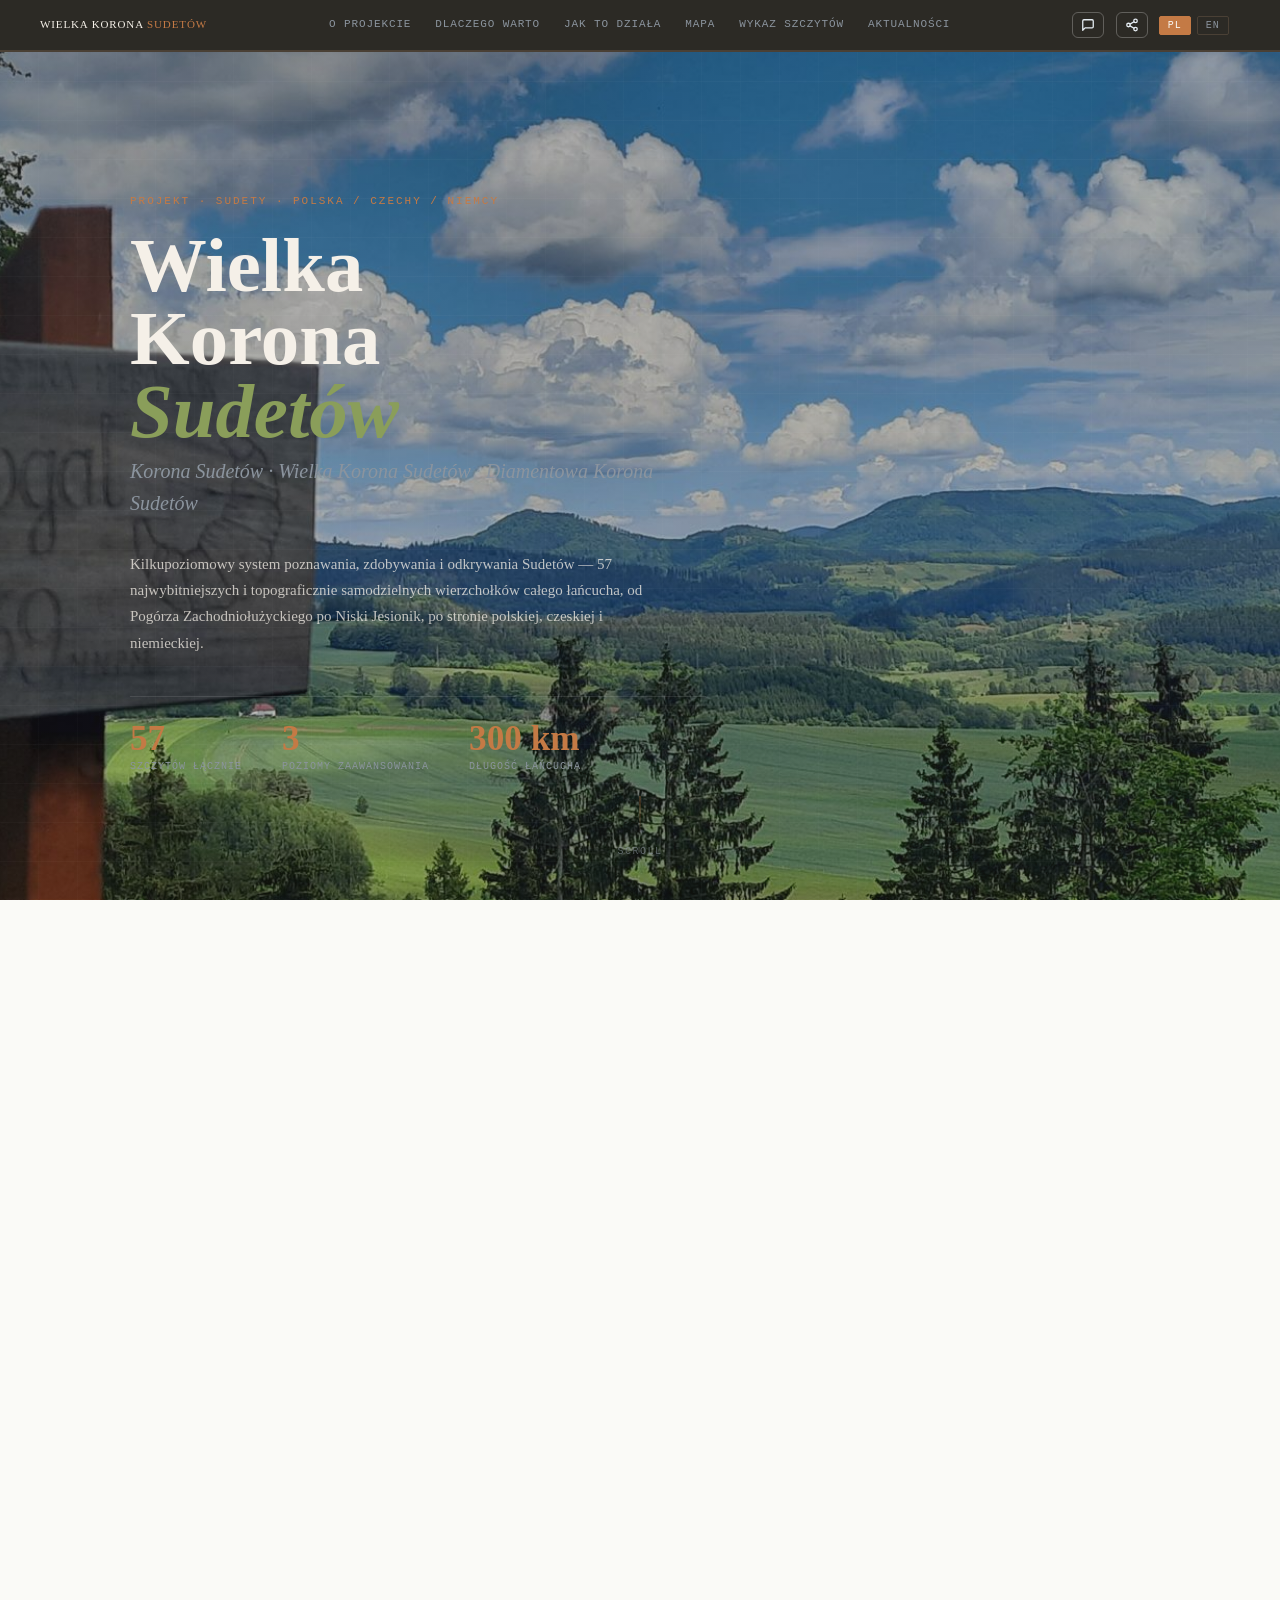
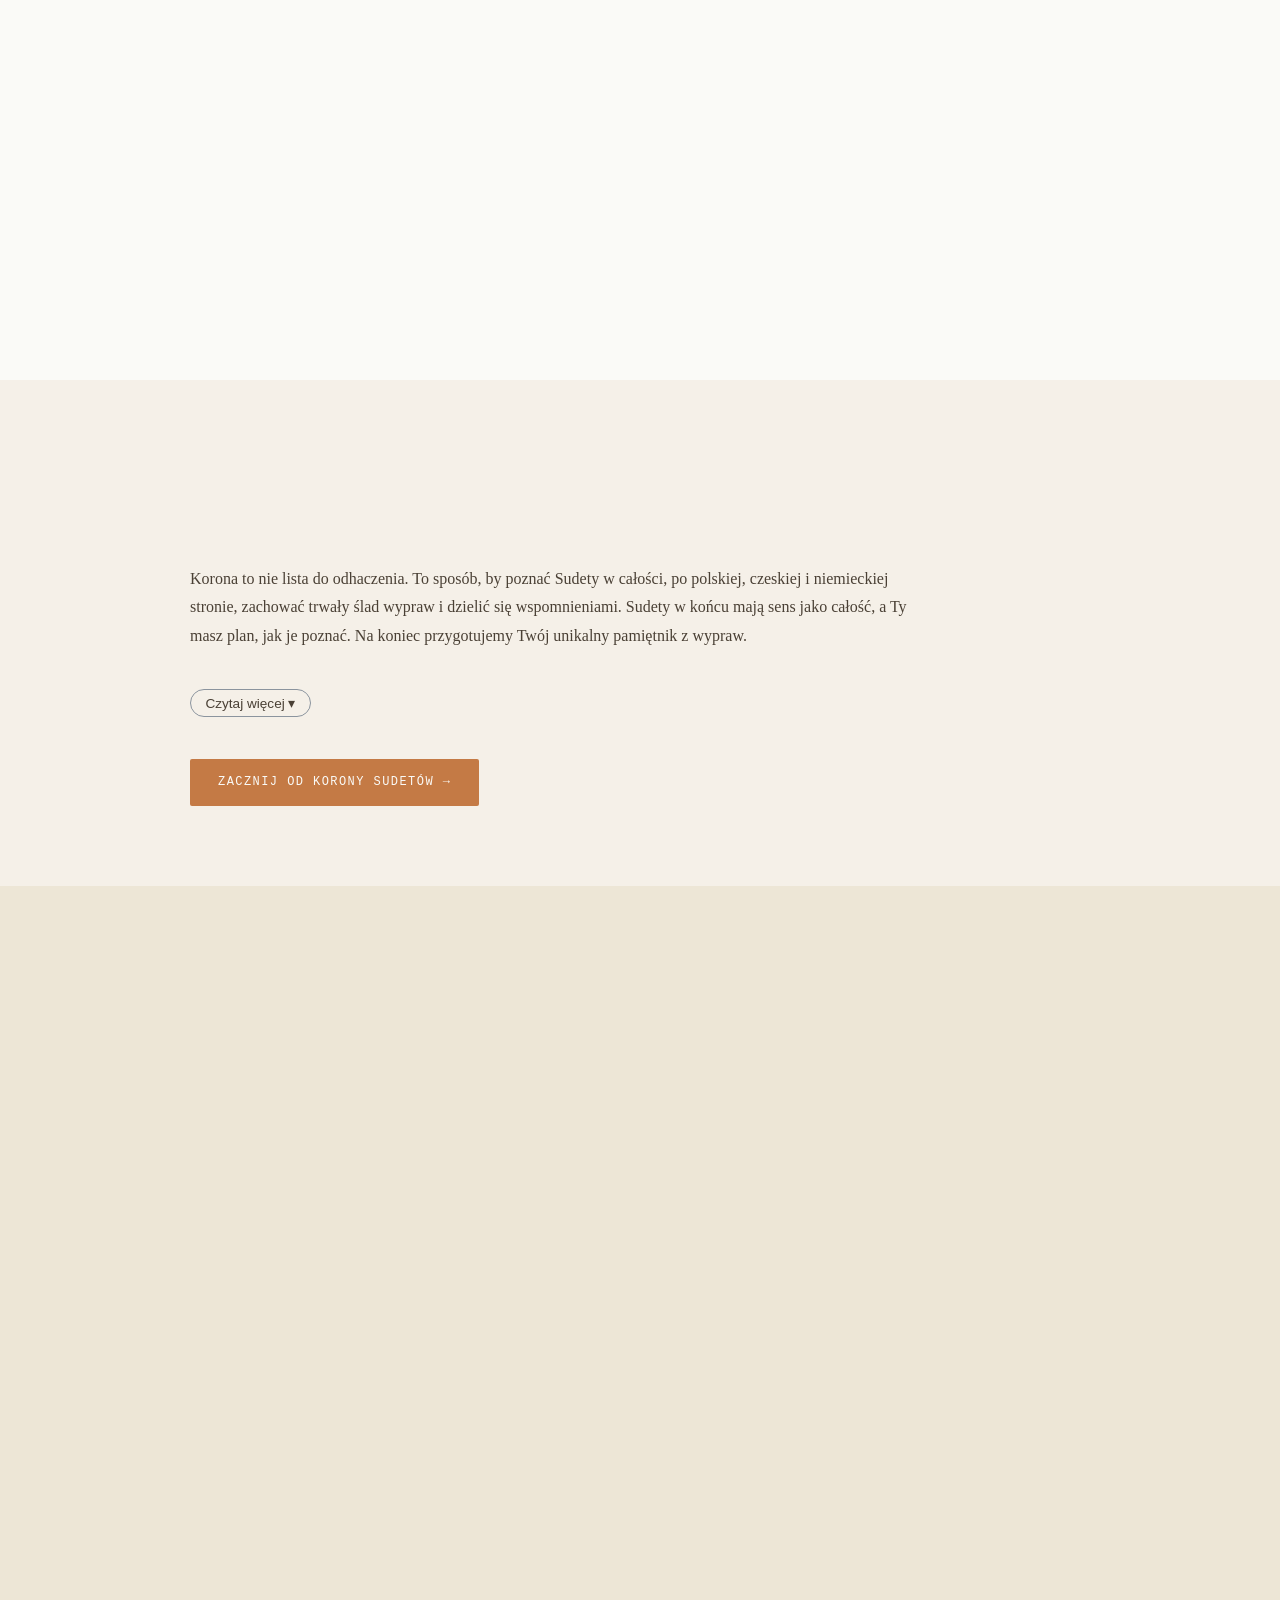
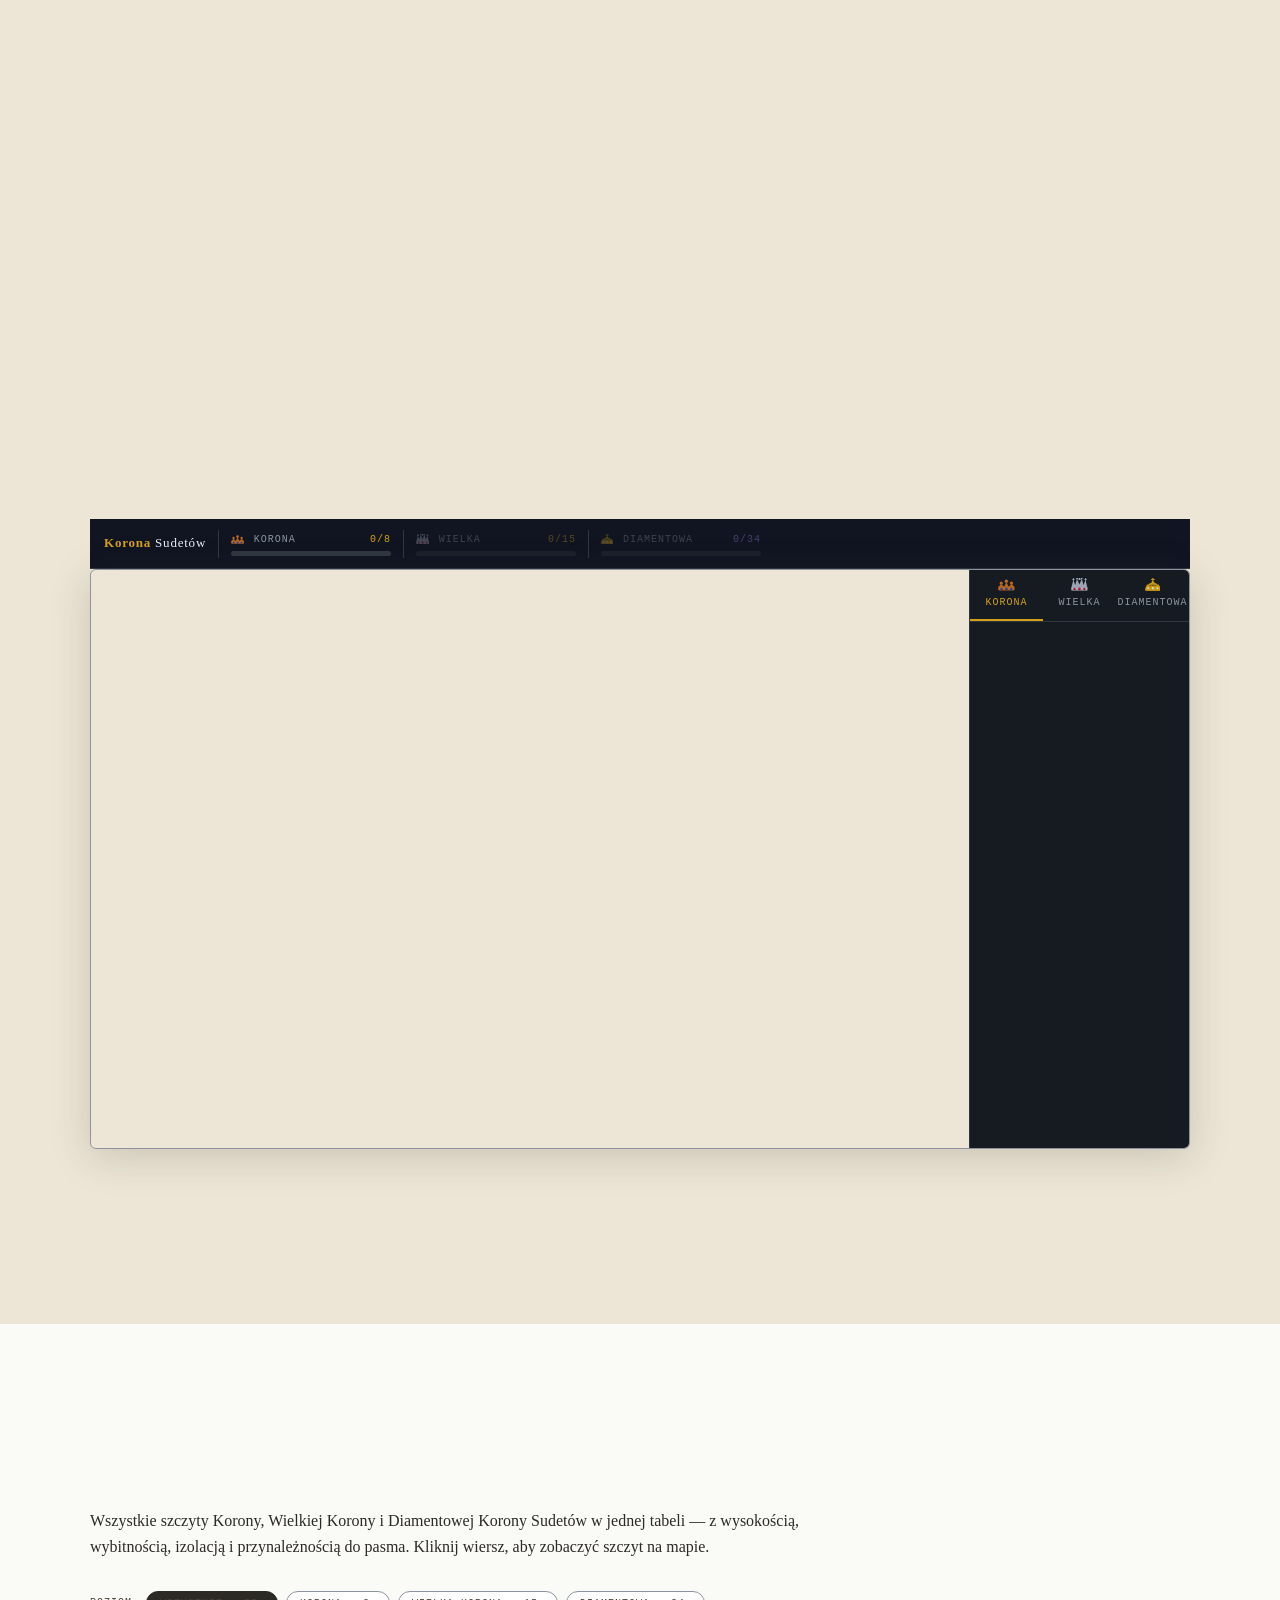
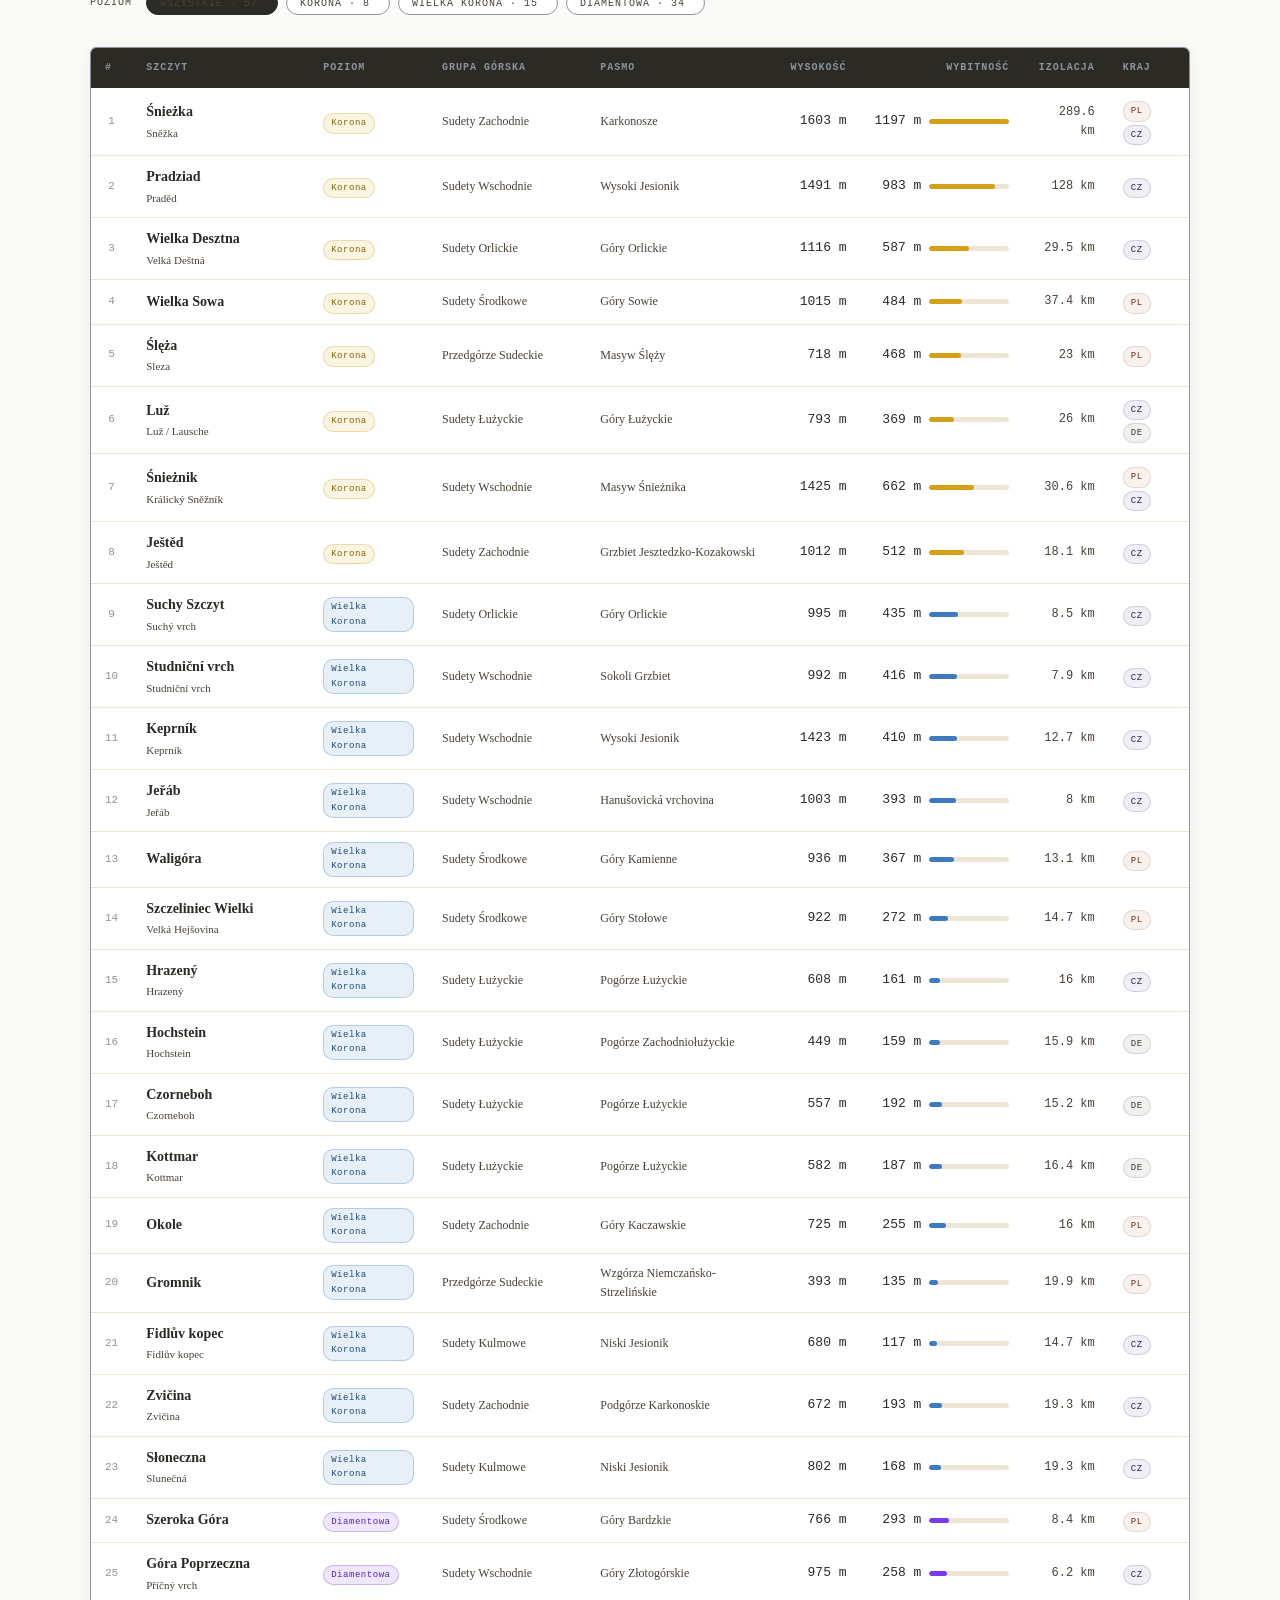
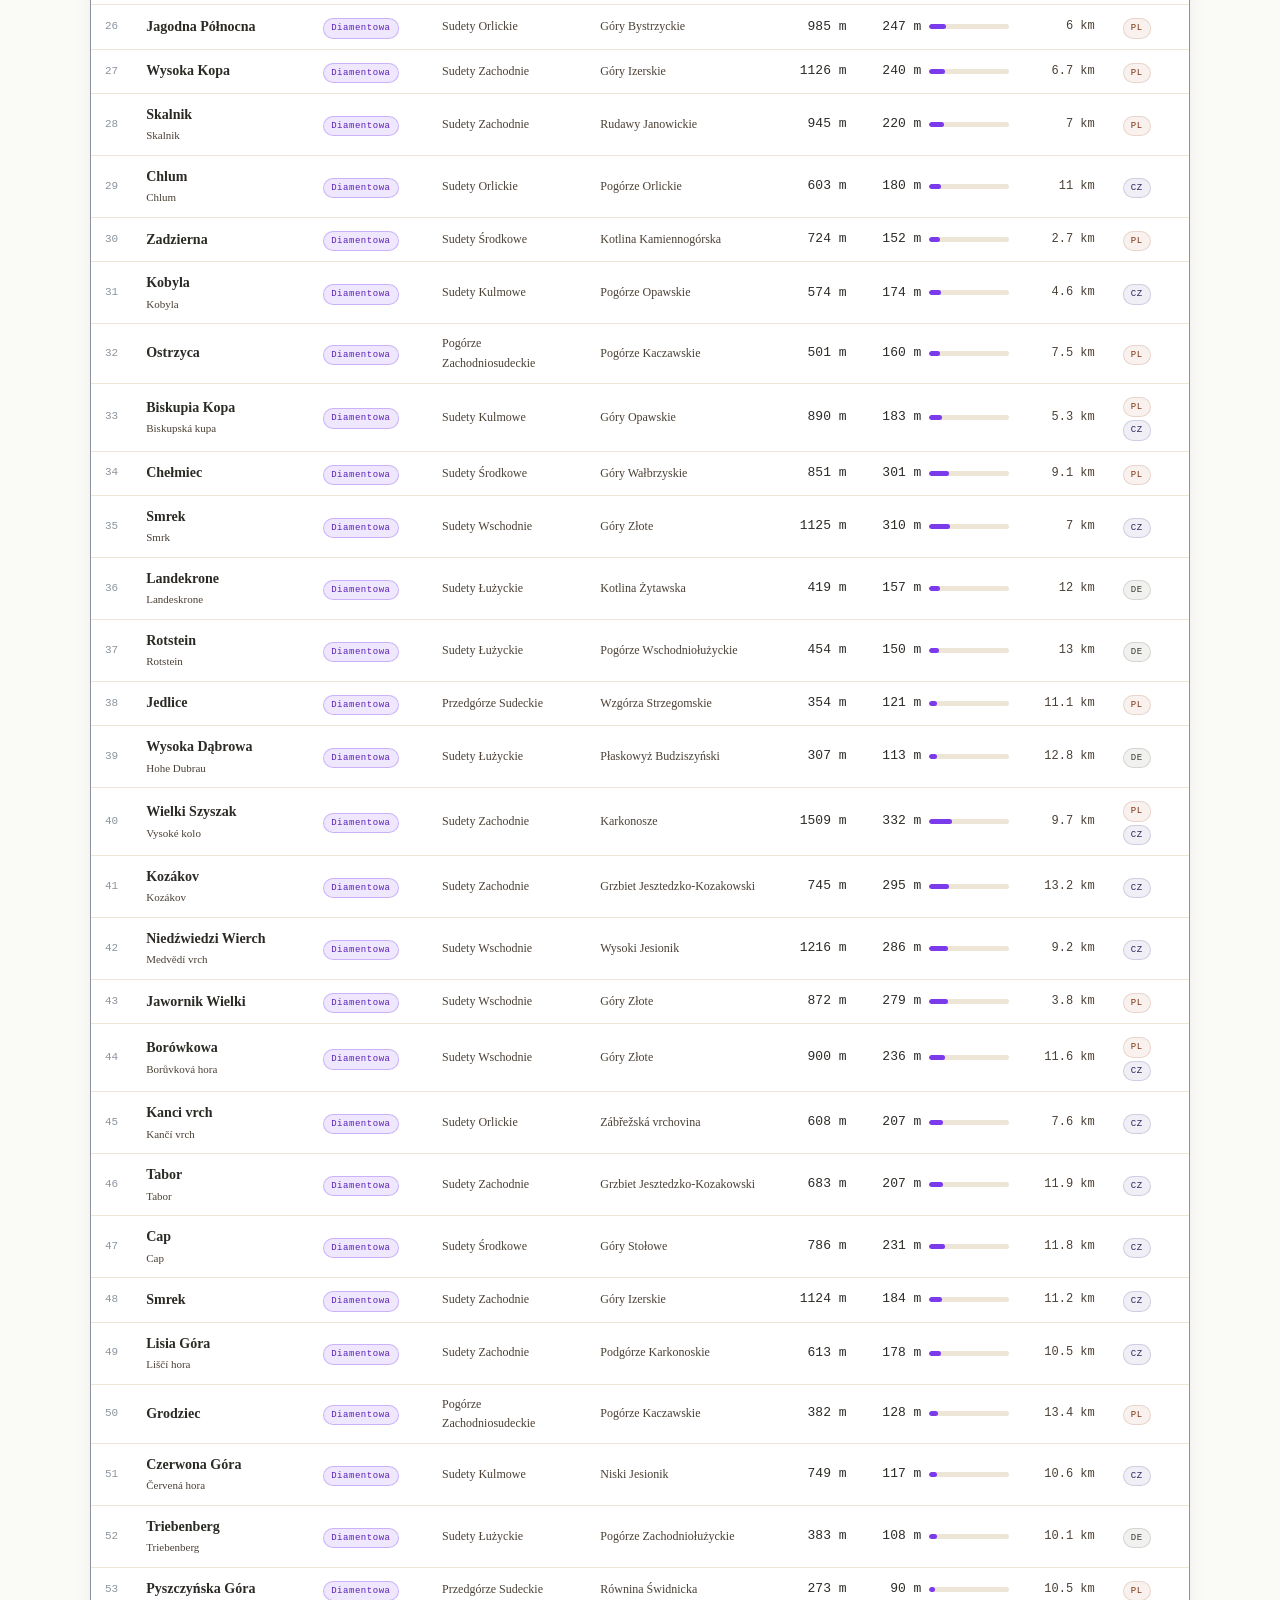
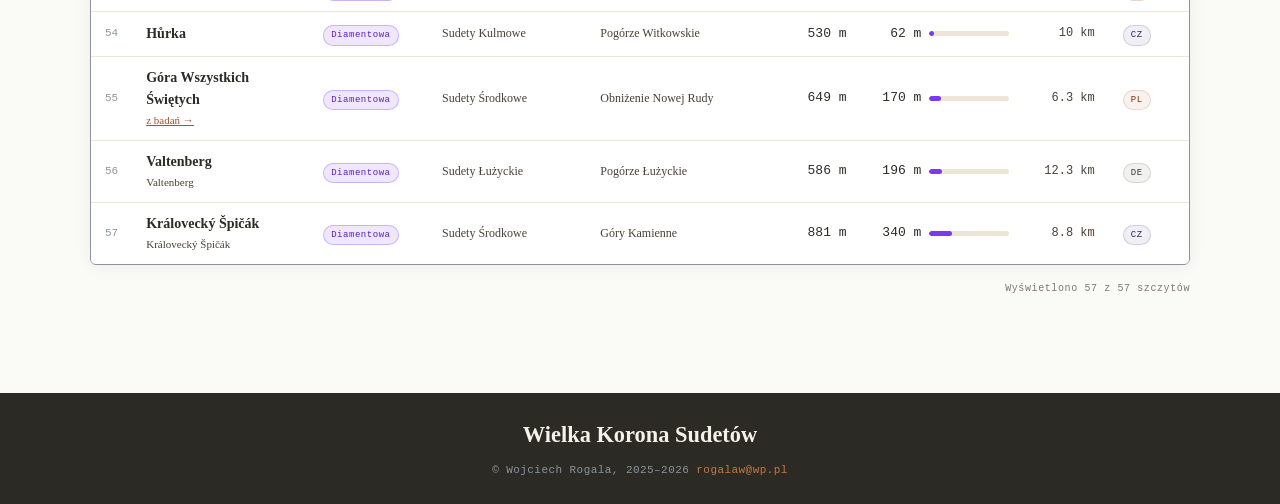
==== index.html @ 56495b58 "P63: odmiana tytułu i wybór formy w bloku Kręgu Źródło: Korona Sudetów 8fc260d" ====
﻿<!DOCTYPE html>
<html lang="pl">
<head>
<meta charset="UTF-8">
<meta name="viewport" content="width=device-width, initial-scale=1.0">
<title>Korona Sudetów · Wielka Korona Sudetów · Diamentowa Korona Sudetów — mapa szczytów</title>
<meta name="description" content="Korona Sudetów, Wielka Korona Sudetów i Diamentowa Korona Sudetów — interaktywna mapa 57 najwybitniejszych szczytów Sudetów w Polsce, Czechach i Niemczech. Odkrywaj, zdobywaj, sprawdzaj postępy.">
<meta name="keywords" content="Sudety, Korona Sudetów, Wielka Korona Sudetów, Diamentowa Korona Sudetów, Korona Sudetów Polskich, Korona Gór Polski, KGP, SKPS, szczyty Sudetów, góry Sudety, Karkonosze, Śnieżka, korony górskie Polski">
<meta name="robots" content="index, follow">
<meta name="author" content="Wojciech Rogala">
<link rel="canonical" href="https://viasudetica.eu/">

<meta property="og:type" content="website">
<meta property="og:site_name" content="Wielka Korona Sudetów">
<meta property="og:title" content="Korona Sudetów · Wielka Korona Sudetów · Diamentowa Korona Sudetów">
<meta property="og:description" content="Interaktywna mapa 57 najwybitniejszych szczytów Sudetów — Korona, Wielka Korona i Diamentowa Korona Sudetów w Polsce, Czechach i Niemczech.">
<meta property="og:url" content="https://viasudetica.eu/">
<meta property="og:image" content="https://viasudetica.eu/hero.jpg">
<meta property="og:locale" content="pl_PL">
<meta property="og:locale:alternate" content="en_US">

<meta name="twitter:card" content="summary_large_image">
<meta name="twitter:title" content="Korona Sudetów · Wielka Korona Sudetów · Diamentowa Korona Sudetów">
<meta name="twitter:description" content="Interaktywna mapa 57 najwybitniejszych szczytów Sudetów — Korona, Wielka Korona i Diamentowa Korona Sudetów w Polsce, Czechach i Niemczech.">
<meta name="twitter:image" content="https://viasudetica.eu/hero.jpg">

<script type="application/ld+json">
{
  "@context": "https://schema.org",
  "@type": "WebSite",
  "name": "Wielka Korona Sudetów",
  "alternateName": ["Korona Sudetów", "Diamentowa Korona Sudetów", "The Great Crown of the Sudetes"],
  "url": "https://viasudetica.eu/",
  "description": "Interaktywna mapa i system zdobywania Korony Sudetów, Wielkiej Korony Sudetów i Diamentowej Korony Sudetów — 57 najwybitniejszych szczytów Sudetów w Polsce, Czechach i Niemczech.",
  "inLanguage": ["pl", "en"],
  "about": {
    "@type": "Place",
    "name": "Sudety",
    "alternateName": "Sudetes"
  }
}
</script>

<link rel="stylesheet" href="https://cdnjs.cloudflare.com/ajax/libs/leaflet/1.9.4/leaflet.min.css"/>
<script src="https://cdnjs.cloudflare.com/ajax/libs/leaflet/1.9.4/leaflet.min.js"></script>
<script src="https://cdn.jsdelivr.net/npm/@turf/turf@6/turf.min.js"></script>
<link rel="stylesheet" href="styles.css?v=20261115">
<link rel="stylesheet" href="awards.css?v=20261123">

<!-- Firebase SDK -->
<script type="module" src="firebase-init.js?v=20261026"></script>

</head>
<body>
<svg style="display:none" aria-hidden="true">
  <defs>
    <!-- Crown 1: copper + sapphires (Korona Sudetów) -->
    <symbol id="ci-ks" viewBox="0 0 72 60" overflow="visible">
      <polygon points="2,52 2,38 14,26 26,38 36,18 46,38 58,26 70,38 70,52" fill="#b5651d"/>
      <rect x="2" y="38" width="68" height="14" rx="4" fill="#b5651d"/>
      <rect x="2" y="42" width="68" height="2.5" fill="#e08040" opacity=".4"/>
      <circle cx="14" cy="22" r="6.5" fill="#b5651d"/>
      <circle cx="36" cy="14" r="7.5" fill="#b5651d"/>
      <circle cx="58" cy="22" r="6.5" fill="#b5651d"/>
      <circle cx="12" cy="20" r="2.5" fill="#e08040" opacity=".65"/>
      <circle cx="34" cy="12" r="3"   fill="#e08040" opacity=".65"/>
      <circle cx="56" cy="20" r="2.5" fill="#e08040" opacity=".65"/>
      <ellipse cx="15" cy="47" rx="5"   ry="5.5" fill="#1e3d94"/>
      <ellipse cx="36" cy="47" rx="6"   ry="6"   fill="#1e3d94"/>
      <ellipse cx="57" cy="47" rx="5"   ry="5.5" fill="#1e3d94"/>
      <ellipse cx="13" cy="44.5" rx="2"   ry="2"   fill="#5b8bec" opacity=".7"/>
      <ellipse cx="34" cy="44.5" rx="2.5" ry="2.5" fill="#5b8bec" opacity=".7"/>
      <ellipse cx="55" cy="44.5" rx="2"   ry="2"   fill="#5b8bec" opacity=".7"/>
    </symbol>
    <!-- Crown 2: silver + rubies (Wielka Korona) -->
    <symbol id="ci-wks" viewBox="0 0 72 60" overflow="visible">
      <polygon points="2,52 2,40 10,8 18,30 26,4 36,28 46,4 54,30 62,8 70,40 70,52" fill="#9ca3b4"/>
      <rect x="2" y="40" width="68" height="14" rx="4" fill="#9ca3b4"/>
      <rect x="2" y="44" width="68" height="2.5" fill="#d0d6e8" opacity=".5"/>
      <rect x="8"  y="1"  width="5" height="10" rx="1.5" fill="#9ca3b4"/>
      <rect x="5"  y="5"  width="11" height="4" rx="1.5" fill="#9ca3b4"/>
      <rect x="34" y="-1" width="5" height="10" rx="1.5" fill="#9ca3b4"/>
      <rect x="31" y="3"  width="11" height="4" rx="1.5" fill="#9ca3b4"/>
      <rect x="60" y="1"  width="5" height="10" rx="1.5" fill="#9ca3b4"/>
      <rect x="57" y="5"  width="11" height="4" rx="1.5" fill="#9ca3b4"/>
      <rect x="9"  y="2"  width="2" height="4" fill="#d0d6e8" opacity=".6" rx=".5"/>
      <rect x="35" y="0"  width="2" height="4" fill="#d0d6e8" opacity=".6" rx=".5"/>
      <rect x="61" y="2"  width="2" height="4" fill="#d0d6e8" opacity=".6" rx=".5"/>
      <circle cx="26" cy="2" r="4" fill="#9ca3b4"/>
      <circle cx="46" cy="2" r="4" fill="#9ca3b4"/>
      <circle cx="25" cy="1" r="1.5" fill="#d0d6e8" opacity=".7"/>
      <circle cx="45" cy="1" r="1.5" fill="#d0d6e8" opacity=".7"/>
      <ellipse cx="15" cy="47" rx="5"   ry="5.5" fill="#a01928"/>
      <ellipse cx="36" cy="47" rx="6"   ry="6"   fill="#a01928"/>
      <ellipse cx="57" cy="47" rx="5"   ry="5.5" fill="#a01928"/>
      <ellipse cx="13" cy="44.5" rx="2"   ry="2"   fill="#e8506a" opacity=".7"/>
      <ellipse cx="34" cy="44.5" rx="2.5" ry="2.5" fill="#e8506a" opacity=".7"/>
      <ellipse cx="55" cy="44.5" rx="2"   ry="2"   fill="#e8506a" opacity=".7"/>
    </symbol>
    <!-- Crown 3: gold + diamonds (Diamentowa Korona) -->
    <symbol id="ci-dks" viewBox="0 0 72 64" overflow="visible">
      <polygon points="2,58 2,44 10,28 22,38 36,34 50,38 62,28 70,44 70,58" fill="#c8940a"/>
      <rect x="2" y="44" width="68" height="14" rx="4" fill="#c8940a"/>
      <rect x="2" y="48" width="68" height="2.5" fill="#f0c030" opacity=".45"/>
      <path d="M 8,42 Q 36,6 64,42"  stroke="#c8940a" stroke-width="7"  fill="none" stroke-linecap="round"/>
      <path d="M 8,42 Q 36,6 64,42"  stroke="#f0c030" stroke-width="2"  fill="none" stroke-linecap="round" opacity=".45"/>
      <path d="M 22,44 Q 36,12 50,44" stroke="#c8940a" stroke-width="6"  fill="none" stroke-linecap="round" opacity=".85"/>
      <circle cx="36" cy="20" r="6" fill="#c8940a"/>
      <circle cx="34" cy="18" r="2.5" fill="#f0c030" opacity=".65"/>
      <rect x="33.5" y="0"  width="5"  height="14" rx="2" fill="#c8940a"/>
      <rect x="27"   y="4"  width="18" height="5"  rx="2" fill="#c8940a"/>
      <rect x="34.5" y="1"  width="2"  height="6"  fill="#f0c030" opacity=".45" rx="1"/>
      <polygon points="15,41 20,47 15,53 10,47" fill="#c8dcf0"/>
      <polygon points="36,40 42,47 36,54 30,47" fill="#c8dcf0"/>
      <polygon points="57,41 62,47 57,53 52,47" fill="#c8dcf0"/>
      <line x1="15" y1="41" x2="15" y2="53" stroke="#8aaace" stroke-width=".7" opacity=".6"/>
      <line x1="10" y1="47" x2="20" y2="47" stroke="#8aaace" stroke-width=".7" opacity=".6"/>
      <line x1="36" y1="40" x2="36" y2="54" stroke="#8aaace" stroke-width=".7" opacity=".6"/>
      <line x1="30" y1="47" x2="42" y2="47" stroke="#8aaace" stroke-width=".7" opacity=".6"/>
      <line x1="57" y1="41" x2="57" y2="53" stroke="#8aaace" stroke-width=".7" opacity=".6"/>
      <line x1="52" y1="47" x2="62" y2="47" stroke="#8aaace" stroke-width=".7" opacity=".6"/>
      <circle cx="13" cy="43" r="1.5" fill="white" opacity=".9"/>
      <circle cx="34" cy="42" r="1.8" fill="white" opacity=".9"/>
      <circle cx="55" cy="43" r="1.5" fill="white" opacity=".9"/>
    </symbol>
  </defs>
</svg>

<nav>
  <div class="nav-logo">Wielka Korona <span>Sudetów</span></div>
  <div class="nav-links">
    <a href="#about" class="lang-pl">O projekcie</a>
    <a href="#about" class="lang-en" style="display:none">About</a>
    <a href="#warto" class="lang-pl">Dlaczego warto</a>
    <a href="#warto" class="lang-en" style="display:none">Why join</a>
    <a href="#howto" class="lang-pl">Jak to działa</a>
    <a href="#howto" class="lang-en" style="display:none">How it works</a>
    <a href="#map-section" class="lang-pl">Mapa</a>
    <a href="#map-section" class="lang-en" style="display:none">Map</a>
    <a href="#peaks-section" class="lang-pl">Wykaz szczytów</a>
    <a href="#peaks-section" class="lang-en" style="display:none">Peak list</a>
    <a href="aktualnosci/" class="lang-pl">Aktualności</a>
    <a href="aktualnosci/" class="lang-en" style="display:none">News</a>
  </div>
  <div style="display:flex;align-items:center;gap:0.7rem">
    <button id="feedback-btn" title="Zgłoś uwagi / Send feedback" onclick="showFeedbackOverlay()" style="background:none;border:1px solid rgba(255,255,255,0.25);color:#E6EDF3;border-radius:6px;padding:0.3rem 0.75rem;cursor:pointer;font-size:0.82rem;display:flex;align-items:center;gap:0.4rem;transition:background 0.2s">
      <svg width="14" height="14" viewBox="0 0 24 24" fill="none" stroke="currentColor" stroke-width="2.2" stroke-linecap="round" stroke-linejoin="round"><path d="M21 15a2 2 0 0 1-2 2H7l-4 4V5a2 2 0 0 1 2-2h14a2 2 0 0 1 2 2z"/></svg>
      <span class="lang-pl">Zgłoś uwagi</span><span class="lang-en" style="display:none">Feedback</span>
    </button>
    <button id="share-btn" title="Udostępnij / Share" onclick="shareApp()" style="background:none;border:1px solid rgba(255,255,255,0.25);color:#E6EDF3;border-radius:6px;padding:0.3rem 0.75rem;cursor:pointer;font-size:0.82rem;display:flex;align-items:center;gap:0.4rem;transition:background 0.2s">
      <svg width="14" height="14" viewBox="0 0 24 24" fill="none" stroke="currentColor" stroke-width="2.2" stroke-linecap="round" stroke-linejoin="round"><circle cx="18" cy="5" r="3"/><circle cx="6" cy="12" r="3"/><circle cx="18" cy="19" r="3"/><line x1="8.59" y1="13.51" x2="15.42" y2="17.49"/><line x1="15.41" y1="6.51" x2="8.59" y2="10.49"/></svg>
      <span class="lang-pl">Udostępnij</span><span class="lang-en" style="display:none">Share</span>
    </button>
    <div class="lang-toggle">
      <button class="lang-btn active" id="btn-pl" onclick="setLang('pl')">PL</button>
      <button class="lang-btn" id="btn-en" onclick="setLang('en')">EN</button>
    </div>
    <div id="user-bar-nav" style="display:flex;align-items:center;gap:0.5rem"></div>
  </div>
</nav>

<!-- HERO -->
<section class="hero" id="hero">
  <div class="hero-contour"></div>
  <div class="hero-inner">
    <div>
      <div class="hero-eyebrow lang-pl">Projekt · Sudety · Polska / Czechy / Niemcy</div>
      <div class="hero-eyebrow lang-en" style="display:none">Project · Sudetes · Poland / Czechia / Germany</div>
      <h1 class="hero-title">Wielka<br>Korona<br><em>Sudetów</em></h1>
      <p class="hero-subtitle lang-pl">Korona Sudetów · Wielka Korona Sudetów · Diamentowa Korona Sudetów</p>
      <p class="hero-subtitle lang-en" style="display:none">The Great Crown of the Sudetes</p>
      <p class="hero-desc lang-pl">Kilkupoziomowy system poznawania, zdobywania i odkrywania Sudetów — 57 najwybitniejszych i topograficznie samodzielnych wierzchołków całego łańcucha, od Pogórza Zachodniołużyckiego po Niski Jesionik, po stronie polskiej, czeskiej i niemieckiej.</p>
      <p class="hero-desc lang-en" style="display:none">A three-tier system for exploring and conquering the Sudetes — 57 of the most prominent and topographically independent peaks of the entire range, from the Lusatian Highlands to the Low Jeseníky, across Poland, Czechia and Germany.</p>
      <div class="hero-stats">
        <div class="stat-item">
          <div class="stat-num">57</div>
          <div class="stat-label lang-pl">szczytów łącznie</div>
          <div class="stat-label lang-en" style="display:none">summits total</div>
        </div>
        <div class="stat-item">
          <div class="stat-num">3</div>
          <div class="stat-label lang-pl">poziomy zaawansowania</div>
          <div class="stat-label lang-en" style="display:none">difficulty levels</div>
        </div>
        <div class="stat-item">
          <div class="stat-num">300 km</div>
          <div class="stat-label lang-pl">długość łańcucha</div>
          <div class="stat-label lang-en" style="display:none">range length</div>
        </div>
      </div>
    </div>
    
  </div>
  <div class="hero-scroll">
    <div class="hero-scroll-line"></div>
    <span>scroll</span>
  </div>
</section>

<!-- ABOUT -->
<section id="about">
  <div class="about-inner">
    <div class="about-text fade-in">
      <div class="section-label lang-pl">O projekcie</div>
      <div class="section-label lang-en" style="display:none">About the project</div>
      <h2 class="section-title lang-pl">Sudety — <em>łańcuch, grupy, pasma</em></h2>
      <h2 class="section-title lang-en" style="display:none">The Sudetes — <em>chain, groups, ranges</em></h2>

      <p class="lang-pl"><strong>Sudety</strong> tworzą łańcuch górski — rozległy, wieloczłonowy system orograficzny rozciągający się na ok. 300 km wzdłuż granicy polsko-czeskiej i czesko-niemieckiej. W opracowaniu wyznaczono nowe granice Sudetów, wg spójnych kryteriów po wszystkich stronach granic.</p>
      <p class="lang-en" style="display:none"><strong>The Sudetes</strong> form a mountain chain — a broad, multi-unit orographic system stretching some 300 km along the Polish-Czech and Czech-German border. This project defines new boundaries of the Sudetes based on consistent criteria across all sides of the border.</p>

      <button class="more-btn" onclick="toggleMore(this)">
        <span class="lang-pl">Czytaj więcej ▾</span><span class="lang-en" style="display:none">Read more ▾</span>
      </button>
      <div class="collapsible-extra">

        <h3 class="lang-pl" style="margin-top:1.8rem;font-size:1.05rem;color:var(--bark)">Dlaczego nowe granice Sudetów są potrzebne? Jaki problem rozwiązują?</h3>
        <h3 class="lang-en" style="display:none;margin-top:1.8rem;font-size:1.05rem;color:var(--bark)">Why are new Sudetes boundaries needed? What problem do they solve?</h3>
        <p class="lang-pl">W ramach opracowania wyznaczono jednolite granice całych Sudetów, po stronie polskiej, czeskiej i niemieckiej. Podstawą były czynniki morfologiczne oraz podłoże geologiczne. W granicach Sudetów znalazły się obszary z dominującymi procesami erozji, a poza granicami Sudetów, konsekwentnie w polskiej i czeskiej części, znalazły się wypełnione osadami kilkusetmetrowej grubości rowy tektoniczne Obniżenia Otmuchowskiego i Górnomorawskiego.</p>
        <p class="lang-en" style="display:none">Uniform boundaries of the entire Sudetes — on the Polish, Czech and German sides — were defined for this project. The basis was morphological factors and geological substrate. Areas dominated by erosional processes were included within the Sudetes; consistently on both the Polish and Czech sides, the tectonic grabens of the Otmuchów Depression and the Upper Moravian Gate, filled with sediments hundreds of metres thick, were placed outside the boundaries — they can hardly be considered mountain terrain.</p>
        <p class="lang-pl">Oto kluczowe problemy i niekonsekwencje dotychczasowych opracowań:</p>
        <p class="lang-en" style="display:none">Key problems and inconsistencies in existing delimitations:</p>
        <ul class="lang-pl" style="margin:0.6rem 0 0.6rem 1.2rem;line-height:1.7">
          <li><strong>Zróżnicowane kryteria po stronie polskiej, czeskiej i niemieckiej.</strong> Podział fizycznogeograficzny Saksonii w Niemczech opiera się na metodzie geografii krajobrazu (geooekologii), opracowanej m.in. przez Sächsische Akademie der Wissenschaften w Lipsku. Metoda ta grupuje mikrojednostki (fizjotopy) w większe jednostki przestrzenne (Geochoren) na podstawie spójności cech przyrodniczych. W Czechach granice wydzielone są na podejściu ściśle geomorfologicznym, a polskie podziały regionalizacji fizycznogeograficznej opierają się na systemie kompleksowym (łączącym rzeźbę, budowę geologiczną, klimat i gleby — rozwiniętym przez Jerzego Kondrackiego). Z powodu zróżnicowanych kryteriów metoda połączenia granic Sudetów wyznaczonych różnymi kryteriami nie jest właściwa.</li>
          <li><strong>Zróżnicowane systemy regionalizacji.</strong> W Czechach obszar górski Sudetów wydzielany jest jako Subprovincie (Subprowincja) i nazywany jest Krkonošsko-jesenická subprovincie. W Polsce subprowincją są Sudety z Przedgórzem Sudeckim. W Niemczech odpowiednikiem subprowincji może być Haupteinheitengruppe, choć z uwagi na inne kryteria wydzielenia korelacja nie jest ścisła.</li>
          <li><strong>Brak nazwy Sudety w czeskiej i niemieckiej części masywu.</strong> Np. niemieccy i saksońscy badacze obszar położony na południowym wschodzie Saksonii, charakteryzujący się rzeźbą wyżynną i górską, nazywają Masywem Górsko-Pogórskim Łużyc, bez stosowania nazwy Sudety. Stosowane są tu nazwy Góry i Pogórze Łużyckie (Oberlausitzer Bergland, w polskich opracowaniach: Pogórze Łużyckie) oraz Góry Żytawskie (Zittauer Gebirge, przez czeskich i polskich geografów nazywane Górami Łużyckimi).</li>
          <li><strong>Zróżnicowane podejście do zewnętrznych rowów tektonicznych.</strong> W Czechach Obniżenie Górnomorawskie (Hornomoravský úval) nie jest uznawane za część Sudetów. W Polsce analogiczne Obniżenie Otmuchowskie, leżące po północnej stronie, większość opracowań włącza w granice Sudetów.</li>
        </ul>
        <ul class="lang-en" style="display:none;margin:0.6rem 0 0.6rem 1.2rem;line-height:1.7">
          <li><strong>Different criteria on the Polish, Czech and German sides.</strong> The physico-geographical division of Saxony is based on landscape ecology (Geoökologie), developed by the Sächsische Akademie der Wissenschaften in Leipzig. It groups micro-units (physiotopes) into larger spatial units (Geochoren) by natural-feature cohesion. Czech boundaries follow a strictly geomorphological approach, while Polish physico-geographical regionalisation uses a complex system integrating relief, geology, climate and soils — developed by Jerzy Kondracki. Because the criteria differ, simply joining boundaries drawn by different methods is methodologically unsound.</li>
          <li><strong>Different regionalisation systems.</strong> In Czechia the mountain area of the Sudetes is delimited as a Subprovince (Subprovincie) named Krkonošsko-jesenická subprovincie. In Poland the subprovince is the Sudetes together with the Sudetic Foreland. In Germany the closest equivalent is the Haupteinheitengruppe, though the correlation is imprecise due to differing criteria.</li>
          <li><strong>The name "Sudetes" is absent in the Czech and German parts of the massif.</strong> German and Saxon researchers refer to the upland and mountain terrain of south-east Saxony as the Lusatian Highland and Mountain Block, without using the name Sudetes. The terms used are the Lusatian Mountains and Foothills (Oberlausitzer Bergland; in Polish literature: Pogórze Łużyckie) and the Zittau Mountains (Zittauer Gebirge; called Góry Łużyckie by Czech and Polish geographers).</li>
          <li><strong>Different treatment of outer tectonic grabens.</strong> In Czechia the Upper Moravian Gate (Hornomoravský úval) is not considered part of the Sudetes. In Poland the analogous Otmuchów Depression, lying to the north, is included within the Sudetes boundary by most sources.</li>
        </ul>

      <h3 class="lang-pl" style="margin-top:1.8rem;font-size:1.05rem;color:var(--bark)">Struktura krajobrazowa Sudetów</h3>
      <h3 class="lang-en" style="display:none;margin-top:1.8rem;font-size:1.05rem;color:var(--bark)">Landscape structure of the Sudetes</h3>
        <p class="lang-en" style="display:none"><strong>The boundaries of the Sudetes</strong> are determined by morphological factors: within the chain, <em>erosion</em> dominates — rivers cut deeply into hard crystalline and sandstone bedrock, producing incised valleys and sharp ridges. On the foreland, <em>accumulation</em> prevails — rivers lose energy and deposit sediment, forming broad plains and basins (Świdnica Plain, Sub-Sudetic Depression). This geomorphological boundary between the zone of erosion and the zone of accumulation defines the outer edge of the Sudetic chain.</p>

        <p class="lang-pl">Opisując Sudety zastosowano naturalny podział na <strong>łańcuch górski</strong> (całe Sudety, podobnie jak Karpaty), <strong>grupę górską</strong> (np. Sudety Środkowe — analogicznie do Beskidów w Karpatach) oraz <strong>pasmo górskie</strong> (np. Góry Kamienne — odpowiednik Beskidu Żywieckiego w Beskidach).</p>
        <p class="lang-en" style="display:none">The description of the Sudetes follows a natural hierarchy: <strong>mountain chain</strong> (the entire Sudetes, comparable to the Carpathians), <strong>mountain group</strong> (e.g. Central Sudetes — analogous to the Beskids within the Carpathians), and <strong>mountain range</strong> (e.g. Góry Kamienne — the equivalent of the Beskid Żywiecki within the Beskids).</p>

        <p class="lang-pl"><strong>Podział na 8 grup górskich</strong> opiera się na wyraźnych granicach geologicznych i morfologicznych: grupy oddzielone są rozległymi obniżeniami (np. Kotlina Kłodzka i Rów Górnej Nysy, Mohelnicka Brazda) lub szerokimi dolinami rzecznymi (dolina Nysy Łużyckiej, Białej Głuchołaskiej). Każda grupa tworzy zwarty masyw oparty o wspólne podłoże geologiczne (terran), historię rozwoju geologicznego i czytelnym, odróżniającym się od innych grup, obliczem krajobrazowym — tak jak zwarte Sudety Wschodnie wokół Masywu Śnieżnika i Wysokiego Jesionika oddziela od Sudetów Środkowych głęboka Kotlina Kłodzka.</p>
        <p class="lang-en" style="display:none"><strong>The division into 8 mountain groups</strong> is based on clear morphological boundaries: groups are separated by broad tectonic depressions (Kłodzko Basin, Upper Nysa Graben), river gorges or distinct geomorphological thresholds. Each group forms a compact massif with a shared geological history and a recognisable landscape character — just as the compact Eastern Sudetes around the Śnieżnik Massif and High Jeseník are separated from the Central Sudetes by the deep Kłodzko Basin.</p>

        <h3 class="lang-pl" style="margin-top:1.8rem;font-size:1.05rem;color:var(--bark)">Podział Sudetów na 8 grup górskich</h3>
        <h3 class="lang-en" style="display:none;margin-top:1.8rem;font-size:1.05rem;color:var(--bark)">Division of the Sudetes into 8 mountain groups</h3>
        <p class="lang-pl" style="font-size:0.92rem;margin-bottom:1rem">Zaproponowano podział Sudetów na osiem głównych grup górskich, widocznych na mapie po kliknięciu przycisku <em>Grupy górskie</em>. Granice pasm górskich, pogórzy i kotlin ustalono w taki sposób, aby ich granice zawierały się w granicach grupy, co ma swoje uzasadnienie w podłożu geologicznym, wspólnym rozwoju geomorfologicznym i współczesnym krajobrazie. Linie podziału na pasma prowadzono przede wszystkim przez doliny, przełęcze, kotliny lub strefy zmiany rzeźby, ignorowano granice polityczne i administracyjne. Stosowanie powyższych zasad doprowadziło do rozdzielenia pasm łączonych we wcześniejszych opracowaniach na dwa leżące w odrębnych grupach górskich (np. Góry Złotogórskie i Góry Opawskie), połączenia pasm wcześniej rozdzielanych granicą (Góry Kamienne i Jastrzębie) lub wyznaczenia nowych pasm, głównie na pogórzu (Pogórze Opawskie, Pogórze Burgrabickie).</p>
        <p class="lang-en" style="display:none;font-size:0.92rem;margin-bottom:1rem">The Sudetes are geographically divided into eight major mountain groups, visible on the map by clicking <em>Mountain groups</em>:</p>
        <div class="grupy-desc-grid lang-pl">
          <div class="grupy-card" style="--gc:#8338EC"><img class="grupy-card-photo" src="jodlowa_widok.jpg" alt="Sudety Łużyckie" loading="lazy"><div class="grupy-card-body"><span class="gc-num">1</span><strong>Sudety Łużyckie</strong><small>Góry Łużyckie, Pogórze Łużyckie, Pogórze Zachodniołużyckie, Pogórze Wschodniołużyckie, Płaskowyż Budziszyński, Kotlina Żytawska</small></div></div>
          <div class="grupy-card" style="--gc:#0077B6"><img class="grupy-card-photo" src="sniezka.jpg" alt="Sudety Zachodnie" loading="lazy"><div class="grupy-card-body"><span class="gc-num">2</span><strong>Sudety Zachodnie</strong><small>Karkonosze, Góry Izerskie, Góry Kaczawskie, Rudawy Janowickie, Kotlina Jeleniogórska, Pogórze Karkonoskie, Podgórze Karkonoskie, Grzbiet Jesztedzko-Kozakowski</small></div></div>
          <div class="grupy-card" style="--gc:#06B49A"><img class="grupy-card-photo" src="https://images.unsplash.com/photo-1648245812093-7d29c6af8acf?auto=format&fit=crop&w=400&h=110&q=70" alt="Pogórze Zachodniosudeckie" loading="lazy"><div class="grupy-card-body"><span class="gc-num">3</span><strong>Pogórze Zachodniosudeckie</strong><small>Pogórze Izerskie, Pogórze Kaczawskie</small></div></div>
          <div class="grupy-card" style="--gc:#C4983A"><img class="grupy-card-photo" src="https://images.unsplash.com/photo-1593068235230-65550b51f21c?auto=format&fit=crop&w=400&h=110&q=70" alt="Sudety Środkowe" loading="lazy"><div class="grupy-card-body"><span class="gc-num">4</span><strong>Sudety Środkowe</strong><small>Góry Kamienne, Góry Sowie, Góry Stołowe, Góry Wałbrzyskie, Góry Bardzkie, Kotlina Kłodzka, Kotlina Kamiennogórska, Pogórze Wałbrzyskie, Obniżenie Ścinawki, Obniżenie Nowej Rudy</small></div></div>
          <div class="grupy-card" style="--gc:#E76F51"><img class="grupy-card-photo" src="orlickie_morzechmur.jpg" alt="Sudety Orlickie" loading="lazy"><div class="grupy-card-body"><span class="gc-num">5</span><strong>Sudety Orlickie</strong><small>Góry Orlickie, Góry Bystrzyckie, Pogórze Orlickie, Zábřežská vrchovina, Rów Górnej Nysy, Mohelnicka brázda</small></div></div>
          <div class="grupy-card" style="--gc:#C1121F"><img class="grupy-card-photo" src="widok_jeseniki.jpg" alt="Sudety Wschodnie" loading="lazy"><div class="grupy-card-body"><span class="gc-num">6</span><strong>Sudety Wschodnie</strong><small>Masyw Śnieżnika, Wysoki Jesionik, Góry Złote, Góry Złotogórskie, Sokoli Grzbiet, Pogórze Żulowskie, Pogórze Burgrabickie, Hanušovická vrchovina</small></div></div>
          <div class="grupy-card" style="--gc:#4CAF50"><img class="grupy-card-photo" src="Oderskie_widok.jpg" alt="Sudety Kulmowe" loading="lazy"><div class="grupy-card-body"><span class="gc-num">7</span><strong>Sudety Kulmowe</strong><small>Niski Jesionik, Góry Opawskie, Pogórze Opawskie, Pogórze Witkowskie, Pogórze Trszickie</small></div></div>
          <div class="grupy-card" style="--gc:#FF9F1C"><img class="grupy-card-photo" src="przedgorze.jpg" alt="Przedgórze Sudeckie" loading="lazy"><div class="grupy-card-body"><span class="gc-num">8</span><strong>Przedgórze Sudeckie</strong><small>Masyw Ślęży, Wzgórza Niemczańsko-Strzelińskie, Wzgórza Strzegomskie, Obniżenie Podsudeckie, Równina Świdnicka</small></div></div>
        </div>
        <div class="grupy-desc-grid lang-en" style="display:none">
          <div class="grupy-card" style="--gc:#8338EC"><img class="grupy-card-photo" src="jodlowa_widok.jpg" alt="Lusatian Sudetes" loading="lazy"><div class="grupy-card-body"><span class="gc-num">1</span><strong>Lusatian Sudetes</strong><small>Lusatian Mts, Lusatian Foothills, West Lusatian Foothills, East Lusatian Foothills, Budziszyn Plateau, Zittau Basin</small></div></div>
          <div class="grupy-card" style="--gc:#0077B6"><img class="grupy-card-photo" src="sniezka.jpg" alt="Western Sudetes" loading="lazy"><div class="grupy-card-body"><span class="gc-num">2</span><strong>Western Sudetes</strong><small>Karkonosze/Krkonoše, Izer Mts, Kaczawa Mts, Rudawy Janowickie, Jelenia Góra Basin, Karkonosze Foothills, Krkonoše Sub-mountains, Ještěd–Kozákov Ridge</small></div></div>
          <div class="grupy-card" style="--gc:#06B49A"><img class="grupy-card-photo" src="https://images.unsplash.com/photo-1648245812093-7d29c6af8acf?auto=format&fit=crop&w=400&h=110&q=70" alt="Western Sudetic Foothills" loading="lazy"><div class="grupy-card-body"><span class="gc-num">3</span><strong>Western Sudetic Foothills</strong><small>Izer Foothills, Kaczawa Foothills</small></div></div>
          <div class="grupy-card" style="--gc:#C4983A"><img class="grupy-card-photo" src="https://images.unsplash.com/photo-1536742935039-1bdb2adc391e?auto=format&fit=crop&w=400&h=110&q=70" alt="Central Sudetes" loading="lazy"><div class="grupy-card-body"><span class="gc-num">4</span><strong>Central Sudetes</strong><small>Kamienne Mts, Sowie Mts, Table Mts, Wałbrzych Mts, Bardzkie Mts, Kłodzko Basin, Kamienna Górna Basin, Wałbrzych Foothills, Ścinawka Basin, Nowa Ruda Depression</small></div></div>
          <div class="grupy-card" style="--gc:#E76F51"><img class="grupy-card-photo" src="orlickie_morzechmur.jpg" alt="Orlické Sudetes" loading="lazy"><div class="grupy-card-body"><span class="gc-num">5</span><strong>Orlické Sudetes</strong><small>Orlické hory, Bystřické hory, Orlické Foothills, Zábřežská vrchovina, Upper Nysa Graben, Mohelnice Furrow</small></div></div>
          <div class="grupy-card" style="--gc:#C1121F"><img class="grupy-card-photo" src="widok_jeseniki.jpg" alt="Eastern Sudetes" loading="lazy"><div class="grupy-card-body"><span class="gc-num">6</span><strong>Eastern Sudetes</strong><small>Śnieżnik Massif, High Jeseník, Rychlebské hory, Zlatohorská vrchovina, Eagle Ridge, Žulov Foothills, Burgrabice Foothills, Hanušovice Highlands</small></div></div>
          <div class="grupy-card" style="--gc:#4CAF50"><img class="grupy-card-photo" src="Oderskie_widok.jpg" alt="Culm Sudetes" loading="lazy"><div class="grupy-card-body"><span class="gc-num">7</span><strong>Culm Sudetes</strong><small>Low Jeseník, Opava Mts, Opava Foothills, Witków Foothills, Tršice Foothills</small></div></div>
          <div class="grupy-card" style="--gc:#FF9F1C"><img class="grupy-card-photo" src="przedgorze.jpg" alt="Sudetic Foreland" loading="lazy"><div class="grupy-card-body"><span class="gc-num">8</span><strong>Sudetic Foreland</strong><small>Ślęża Massif, Niemcza–Strzelin Hills, Strzegom Hills, Sub-Sudetic Depression, Świdnica Plain</small></div></div>
        </div>

      </div><!-- /collapsible-extra -->

      <h2 class="section-title lang-pl" style="margin-top:2.5rem">3 Korony Sudetów</h2>
      <h2 class="section-title lang-en" style="display:none;margin-top:2.5rem">3 Crowns of the Sudetes</h2>
      <p class="lang-pl"><strong>Korona Sudetów</strong> to najbardziej wybitne lub najbardziej izolowane szczyty całego łańcucha. <strong>Wielka Korona</strong> dodaje szczyty wybitne lub silnie izolowane. <strong>Diamentowa Korona</strong> dodaje szczyty o nieco niższej wybitności lub izolacji oraz najwybitniejsze wzniesienia pasm o wybitności co najmniej 150 m — dzięki temu prowadzi także w mało poznane partie Sudetów. Progi nie są arbitralne: wyznaczono je z rozkładu wybitności i izolacji wszystkich szczytów, m.in. metodą naturalnych przełamań Jenksa, zamiast opierać koronę na najwyższych szczytach mezoregionów, których granice wyznacza się inaczej w Polsce, Czechach i Niemczech. Projekt nawiązuje do <strong>Korony Sudetów</strong> i <strong>Korony Gór Polski</strong>, modyfikując kryteria wyboru szczytów na bardziej zobiektywizowane i jednolite po stronie polskiej, czeskiej i niemieckiej. To propozycja dla wszystkich miłośników Sudetów — od początkujących turystów po doświadczonych górołazów, przewodników i pasjonatów zrzeszonych m.in. w <strong>PTTK</strong> czy <strong>Studenckim Kole Przewodników Sudeckich</strong>.</p>
      <p class="lang-en" style="display:none">The <strong>Crown of the Sudetes</strong> comprises the most prominent or most isolated summits of the whole chain. The <strong>Great Crown</strong> adds prominent or strongly isolated summits. The <strong>Diamond Crown</strong> adds summits of somewhat lower prominence or isolation, plus the most prominent high point of each range with a prominence of at least 150 m — leading also into little-known corners of the Sudetes. The thresholds are not arbitrary: they come from the distribution of prominence and isolation across all summits, including Jenks natural breaks, instead of relying on the highest peaks of regional units whose boundaries are drawn differently in Poland, Czechia and Germany. The project builds on the existing <strong>Crown of the Sudetes</strong> and the <strong>Crown of Poland's Mountains</strong>, changing the peak selection criteria to more objective ones, consistent across the Polish, Czech and German sides. It is aimed at all Sudetes enthusiasts — from beginner hikers to seasoned mountaineers, guides and members of organisations such as <strong>PTTK</strong> or the <strong>Student Circle of Sudeten Guides</strong>.</p>

      <button class="more-btn" onclick="toggleMore(this)">
        <span class="lang-pl">Czytaj więcej ▾</span><span class="lang-en" style="display:none">Read more ▾</span>
      </button>
      <div class="collapsible-extra">

      <h3 class="lang-pl" style="margin-top:1.8rem;font-size:1.05rem;color:var(--bark)">Dlaczego nowe podejście do Korony Sudetów jest potrzebne? Jaki problem rozwiązuje?</h3>
      <h3 class="lang-en" style="display:none;margin-top:1.8rem;font-size:1.05rem;color:var(--bark)">Why is a new approach to the Crown of the Sudetes needed? What problem does it solve?</h3>
      <p class="lang-pl">Dotychczasowa koncepcja Korony Gór Sudetów oparta na najwyższych szczytach w mezoregionie fizycznogeograficznym (np. według klasyfikacji Jerzego Kondrackiego czy nowszych modyfikacji) budzi poważne kontrowersje metodologiczne i prowadzi do powstawania błędów i niekonsekwencji.</p>
      <p class="lang-en" style="display:none">The existing concept of the Crown of the Sudetes Mountains — based on the highest summit in each physico-geographical mesoregion (e.g. according to Jerzy Kondracki's classification or its later revisions) — raises serious methodological concerns and leads to errors and inconsistencies.</p>
      <p class="lang-pl">Oto kluczowe punkty krytyki dotychczasowego rozwiązania:</p>
      <p class="lang-en" style="display:none">Key points of criticism of the existing approach:</p>
      <ul class="lang-pl" style="margin:0.6rem 0 0.6rem 1.2rem;line-height:1.7">
        <li><strong>Płynność i arbitralność granic fizycznogeograficznych</strong> prowadzi do uznaniowości i zmian listy szczytów „koronnych". Podziały fizycznogeograficzne nie są stałe i obiektywne, lecz są hipotezami naukowymi podlegającymi rewizjom (co pokazała np. aktualizacja podziału Polski z 2018 roku opracowana przez PAN i GUGiK). W rezultacie niewielkie przesunięcie linii granicznej może sprawić, że dany szczyt zmieni przynależność geograficzną, a dotychczasowa lista szczytów staje się z dnia na dzień nieaktualna. Szczegółowo problem został opisany przez Pawła Pohla i Mariusza Szatkowskiego w czasopiśmie „Na Szlaku", numery ze stycznia, lutego i marca 2023.</li>
        <li><strong>Wyznaczanie Korony na podstawie granic mezoregionów pomija realne znaczenie szczytów</strong> dla krajobrazu Sudetów — ignoruje znaczące szczyty, które znajdują się w mezoregionie z innym, nieco wyższym szczytem (przykład: Chełmiec). W konsekwencji samodzielne i rozpoznawalne góry są pomijane w zestawieniu korony.</li>
        <li><strong>Z kolei wyznaczanie Korony Sudetów wyłącznie na podstawie wybitności</strong> (np. <a href="http://www.msw-pttk.org.pl/odznaki/reg_odznak/kzkgrp/reg_knssp.html" target="_blank" rel="noopener" style="color:var(--bark)">MSW PTTK</a>) pomija wzniesienia istotne krajobrazowo i krajoznawczo, stanowiące ważny punkt rozpoznawczy Sudetów, lecz z racji położenia w niższych masywach lub częściach pogórskich nieosiągające dużej wybitności (przykłady: Borówkowa, Czorneboh).</li>
      </ul>
      <ul class="lang-en" style="display:none;margin:0.6rem 0 0.6rem 1.2rem;line-height:1.7">
        <li><strong>The fluidity and arbitrariness of physico-geographical boundaries</strong> leads to subjective decisions and changes to the list of "crown" summits. Physico-geographical divisions are not fixed and objective — they are scientific hypotheses subject to revision (as shown, for example, by the 2018 update of Poland's regionalisation prepared by PAN and GUGiK). As a result, a small shift in a boundary line can reassign a given summit to a different region, rendering an existing crown list outdated overnight. The problem is described in detail by Paweł Pohl and Mariusz Szatkowski in the journal <em>Na Szlaku</em>, issues from January, February and March 2023.</li>
        <li><strong>Defining the Crown on the basis of mesoregion boundaries ignores the real significance of summits</strong> in the Sudetes landscape — it overlooks prominent peaks that happen to share a mesoregion with another, slightly higher summit (example: Chełmiec). As a consequence, independent and recognisable mountains are excluded from the Crown altogether.</li>
        <li><strong>Defining the Crown of the Sudetes purely on the basis of prominence</strong> (e.g. <a href="http://www.msw-pttk.org.pl/odznaki/reg_odznak/kzkgrp/reg_knssp.html" target="_blank" rel="noopener" style="color:var(--bark)">MSW PTTK</a>) omits summits that are significant in terms of landscape and tourism — landmarks of the Sudetes that, due to their position in lower massifs or foothill zones, do not achieve high prominence values (examples: Borówkowa, Czorneboh).</li>
      </ul>
      <p class="lang-pl"><strong>Podsumowanie:</strong> korona górska powinna bazować na obiektywnych kryteriach, a nie na sztucznych i niepewnych liniach podziału. Kryteria obiektywności i reprezentowania spełnia połączenie wybitności i izolacji.</p>
      <p class="lang-en" style="display:none"><strong>Summary:</strong> a mountain crown should be based on objective criteria, not on artificial and uncertain dividing lines. The combination of prominence and isolation satisfies both the criterion of objectivity and that of representativeness.</p>
      <p class="lang-pl"><a href="korony-sudetow.html" style="color:var(--bark)">Czym nasza Wielka Korona Sudetów różni się od odznaki PTTK o tej samej nazwie i od innych koron Sudetów →</a></p>
      <p class="lang-en" style="display:none"><a href="korony-sudetow.html" style="color:var(--bark)">How our Great Crown differs from the PTTK badge of the same name and from other Sudetes crowns →</a></p>

      <h3 class="lang-pl" style="margin-top:1.8rem;font-size:1.05rem;color:var(--bark)">Co to jest <em>wybitność</em>?</h3>
      <h3 class="lang-en" style="display:none;margin-top:1.8rem;font-size:1.05rem;color:var(--bark)">What is <em>prominence</em>?</h3>
      <p class="lang-pl"><strong>Wybitność topograficzna</strong> (zwana też prominencją lub MDW — Minimalną Deniwelacją Wybitności) to wysokość szczytu mierzona ponad najniższą przełęczą oddzielającą go od najbliższego wyższego wierzchołka. Jest to miara geograficznej samodzielności szczytu — niezależna od wysokości bezwzględnej.</p>
      <p class="lang-en" style="display:none"><strong>Topographic prominence</strong> measures how much a summit rises above its key col — the lowest saddle connecting it to any higher peak. It is a measure of a summit's geographic independence, entirely separate from its absolute elevation.</p>
      <p class="lang-pl">Śnieżka (1603 m n.p.m.) ma wybitność <strong>1197 m</strong>, bo najniższa przełęcz kluczowa dzieląca ją od wyższego szczytu leży poniżej 400 m n.p.m.</p>
      <p class="lang-en" style="display:none">Sněžka/Śnieżka (1,603 m) has a prominence of <strong>1,203 m</strong> because its key col stands at about 400 m. By contrast, Ślęża (718 m), though much lower in absolute terms, achieves a prominence of <strong>468 m</strong> as a completely isolated massif.</p>

      <h3 class="lang-pl" style="margin-top:1.8rem;font-size:1.05rem;color:var(--bark)">Co to jest <em>izolacja topograficzna</em>?</h3>
      <h3 class="lang-en" style="display:none;margin-top:1.8rem;font-size:1.05rem;color:var(--bark)">What is <em>topographic isolation</em>?</h3>
      <p class="lang-pl"><strong>Izolacja topograficzna</strong> to odległość w linii prostej od danego szczytu do najbliższego wyższego wierzchołka. Mierzy, jak daleko trzeba się oddalić, zanim napotkamy wierzchołek wyniesiony ponad dany szczyt — bez względu na ukształtowanie terenu pomiędzy nimi.</p>
      <p class="lang-en" style="display:none"><strong>Topographic isolation</strong> is the straight-line distance from a summit to the nearest point of higher elevation. It measures how far you must travel before finding a peak that rises above the given summit — regardless of the terrain in between.</p>
      <p class="lang-pl">Ślęża (718 m) ma izolację <strong>23 km</strong> — tyle dzieli ją od najbliższego wyższego szczytu, Kokota w Górach Sowich. Izolacja uzupełnia wybitność: obejmuje szczyty ważne regionalnie, nawet jeśli ich deniwelacja ponad przełęczą jest stosunkowo niewielka.</p>
      <p class="lang-en" style="display:none">Ślęża (718 m) has an isolation of <strong>23 km</strong> — that is how far it stands from the nearest higher summit, Kokot in the Owl Mountains. Biskupia Kopa (890 m) lies only <strong>5.3 km</strong> from Poprzeczna (Příčný vrch), yet as the highest point of the Opava Mountains and the sole representative of that range it earns its place in the Crown. Isolation complements prominence: it captures summits of regional importance even when their rise above the key col is relatively modest.</p>

      </div><!-- /collapsible-extra -->

      <div class="zones-grid" style="margin-top:2.5rem">
        <a class="zone-card z" href="#map-section" onclick="return showTier('ks')">
          <div class="zone-name lang-pl"><svg class="ci" viewBox="0 0 72 60"><use href="#ci-ks"/></svg> Korona Sudetów</div>
          <div class="zone-name lang-en" style="display:none"><svg class="ci" viewBox="0 0 72 60"><use href="#ci-ks"/></svg> Crown of the Sudetes</div>
          <div class="zone-count">8 szczytów · 8 summits</div>
          <div class="zone-go"><span class="lang-pl">Pokaż na mapie →</span><span class="lang-en" style="display:none">Show on map →</span></div>
        </a>
        <a class="zone-card s" href="#map-section" onclick="return showTier('wks')">
          <div class="zone-name lang-pl"><svg class="ci" viewBox="0 0 72 60"><use href="#ci-wks"/></svg> Wielka Korona</div>
          <div class="zone-name lang-en" style="display:none"><svg class="ci" viewBox="0 0 72 60"><use href="#ci-wks"/></svg> Great Crown</div>
          <div class="zone-count">15 szczytów · 15 summits</div>
          <div class="zone-go"><span class="lang-pl">Pokaż na mapie →</span><span class="lang-en" style="display:none">Show on map →</span></div>
        </a>
        <a class="zone-card e" href="#map-section" onclick="return showTier('dks')">
          <div class="zone-name lang-pl"><svg class="ci" viewBox="0 0 72 64"><use href="#ci-dks"/></svg> Diamentowa Korona</div>
          <div class="zone-name lang-en" style="display:none"><svg class="ci" viewBox="0 0 72 64"><use href="#ci-dks"/></svg> Diamond Crown</div>
          <div class="zone-count">34 szczyty · 34 summits</div>
          <div class="zone-go"><span class="lang-pl">Pokaż na mapie →</span><span class="lang-en" style="display:none">Show on map →</span></div>
        </a>
      </div>

      <button class="more-btn" onclick="toggleMore(this)" style="margin-top:1rem">
        <span class="lang-pl">Kryteria kwalifikacji ▾</span><span class="lang-en" style="display:none">Selection criteria ▾</span>
      </button>
      <div class="collapsible-extra">
      <div class="criteria-box fade-in" style="margin-top:1rem">
        <h3 class="lang-pl">Kryteria kwalifikacji</h3>
        <h3 class="lang-en" style="display:none">Selection criteria</h3>

        <div class="criterion">
          <div class="criterion-num">I</div>
          <div class="criterion-text">
            <div class="criterion-title lang-pl">Zasięg geograficzny</div>
            <div class="criterion-title lang-en" style="display:none">Geographic scope</div>
            <div class="criterion-desc lang-pl">Sudety w pełnym ujęciu geomorfologicznym — cały łańcuch na terenie Polski, Czech i Niemiec, od Pogórza Zachodniołużyckiego (Hochstein) po Niski Jesionik (Słoneczna) i Pogórze Witkowskie (Hůrka, pol. Górka), łącznie z pogórzami i kotlinami.</div>
            <div class="criterion-desc lang-en" style="display:none">The Sudetes in the broad geomorphological sense — the entire chain across Poland, Czechia and Germany, from the Western Lusatian Foothills (Hochstein) to the Low Jeseníky (Slunečná) and Witków Foothills (Hůrka), including foothill zones and basins.</div>
          </div>
        </div>
        <div class="criterion">
          <div class="criterion-num">II</div>
          <div class="criterion-text">
            <div class="criterion-title lang-pl">Najwybitniejsze szczyty Sudetów <span style="font-weight:400;color:var(--fog)">→ Korona Sudetów</span></div>
            <div class="criterion-title lang-en" style="display:none">Most prominent summits of the Sudetes <span style="font-weight:400;color:var(--fog)">→ Crown of the Sudetes</span></div>
            <div class="criterion-desc lang-pl">Najwybitniejsze szczyty Sudetów, o wybitności powyżej 500 m oraz najbardziej izolowane szczyty, o izolacji powyżej 21 km. Te 8 wierzchołków tworzy <strong>Koronę Sudetów</strong>. Przyjęte progi w kryteriach mają mocne oparcie statystyczne. Izolację ponad 140 szczytów Sudetów policzyliśmy na numerycznym modelu terenu z lotniczego skanowania laserowego (GUGiK, ČÚZK). To prawdopodobnie pierwsze tak kompleksowe badanie tego typu oparte na modelu terenu, a wyniki dla niektórych szczytów znacznie różnią się od podawanych w źródłach (np. Ślęża: 23 km zamiast 36 km). Uszeregowanie szczytów wg izolacji pozwala wyodrębnić metodą Jenksa spójną grupę 7 najbardziej izolowanych szczytów, o izolacji powyżej 21 km. Ósmy szczyt Korony — Ještěd — został zakwalifikowany z uwagi na jego wysoką wybitność (512 m, 5. najwybitniejszy szczyt w Sudetach), co uzasadnia połączenie obu warunków.</div>
            <div class="criterion-desc lang-en" style="display:none">The most prominent summits of the Sudetes, with prominence exceeding 500 m, together with the most isolated summits, with isolation exceeding 21 km. These 8 peaks form the <strong>Crown of the Sudetes</strong>. The adopted thresholds in the criteria have strong statistical grounding. We calculated the isolation of more than 140 Sudetes summits on a digital terrain model from airborne laser scanning (GUGiK, ČÚZK). This is probably the first comprehensive study of its kind based on a terrain model, and for some summits the results differ markedly from the values given in other sources (e.g. Ślęża: 23 km instead of 36 km). Ranking the summits by isolation makes it possible to isolate, using the Jenks method, a coherent group of the 7 most isolated peaks, with isolation exceeding 21 km. The eighth Crown peak — Ještěd — was included on the strength of its high prominence (512 m, the 5th most prominent peak in the Sudetes), which justifies combining both conditions.</div>
            <div class="criterion-desc lang-pl" style="margin-top:0.6rem"><a href="izolacja.html" style="color:var(--rust)">Wykres izolacji szczytów Sudetów i kohorty Jenksa →</a></div>
            <div class="criterion-desc lang-en" style="display:none;margin-top:0.6rem"><a href="izolacja.html" style="color:var(--rust)">Isolation chart of Sudetes summits and Jenks cohorts (in Polish) →</a></div>
            <div class="criterion-desc lang-pl" style="margin-top:0.3rem"><a href="wybitnosc.html" style="color:var(--rust)">Wykres wybitności szczytów Sudetów i kohorty Jenksa →</a></div>
            <div class="criterion-desc lang-en" style="display:none;margin-top:0.3rem"><a href="wybitnosc.html" style="color:var(--rust)">Prominence chart of Sudetes summits and Jenks cohorts (in Polish) →</a></div>
          </div>
        </div>

        <div class="criterion-chart-box">
          <div class="criterion-chart-title lang-pl">Wybitność wszystkich 57 szczytów Korony Sudetów</div>
          <div class="criterion-chart-title lang-en" style="display:none">Prominence of all 57 Crown of the Sudetes peaks</div>
          <div class="criterion-chart-sub lang-pl">skala logarytmiczna &middot; progi: 500 m (Korona), 350 m (Wielka Korona), 270 m (Diamentowa)</div>
          <div class="criterion-chart-sub lang-en" style="display:none">logarithmic scale &middot; thresholds: 500 m (Crown), 350 m (Great Crown), 270 m (Diamond)</div>
          <svg viewBox="0 0 700 210" style="width:100%;height:auto;display:block" xmlns="http://www.w3.org/2000/svg" role="img" aria-label="Wybitność wszystkich 57 szczytów Korony Sudetów, skala logarytmiczna, z progami 500 m, 350 m i 270 m">
            <line x1="4" y1="188" x2="696" y2="188" stroke="#D4CCBA" stroke-width="1"/>
            <line x1="4" y1="66.95" x2="696" y2="66.95" stroke="#A0522D" stroke-width="1" stroke-dasharray="3,3" opacity="0.5"/>
            <text x="696" y="63.95" text-anchor="end" font-family="Courier New,monospace" font-size="9" fill="#A0522D" font-weight="bold">500 m</text>
            <line x1="4" y1="86.77" x2="696" y2="86.77" stroke="#A0522D" stroke-width="1" stroke-dasharray="3,3" opacity="0.5"/>
            <text x="696" y="83.77" text-anchor="end" font-family="Courier New,monospace" font-size="9" fill="#A0522D" font-weight="bold">350 m</text>
            <line x1="4" y1="103.14" x2="696" y2="103.14" stroke="#A0522D" stroke-width="1" stroke-dasharray="3,3" opacity="0.5"/>
            <text x="696" y="100.14" text-anchor="end" font-family="Courier New,monospace" font-size="9" fill="#A0522D" font-weight="bold">270 m</text>
            <rect x="4.00" y="14.00" width="10.77" height="174.00" rx="1.5" fill="#A0522D"><title>Śnieżka: 1197 m (Korona)</title></rect>
            <rect x="16.14" y="25.58" width="10.77" height="162.42" rx="1.5" fill="#A0522D"><title>Pradziad: 983 m (Korona)</title></rect>
            <rect x="28.28" y="48.81" width="10.77" height="139.19" rx="1.5" fill="#A0522D"><title>Śnieżnik: 662 m (Korona)</title></rect>
            <rect x="40.42" y="55.88" width="10.77" height="132.12" rx="1.5" fill="#A0522D"><title>Wielka Desztna: 587 m (Korona)</title></rect>
            <rect x="52.56" y="63.91" width="10.77" height="124.09" rx="1.5" fill="#A0522D"><title>Ještěd: 512 m (Korona)</title></rect>
            <rect x="64.70" y="67.22" width="10.77" height="120.78" rx="1.5" fill="#A0522D"><title>Wielka Sowa: 484 m (Korona)</title></rect>
            <rect x="76.84" y="69.20" width="10.77" height="118.80" rx="1.5" fill="#A0522D"><title>Ślęża: 468 m (Korona)</title></rect>
            <rect x="88.98" y="73.49" width="10.77" height="114.51" rx="1.5" fill="#C47A45"><title>Suchy Szczyt: 435 m (Wielka Korona)</title></rect>
            <rect x="101.12" y="76.12" width="10.77" height="111.88" rx="1.5" fill="#C47A45"><title>Studniční vrch: 416 m (Wielka Korona)</title></rect>
            <rect x="113.26" y="76.97" width="10.77" height="111.03" rx="1.5" fill="#C47A45"><title>Keprník: 410 m (Wielka Korona)</title></rect>
            <rect x="125.40" y="79.46" width="10.77" height="108.54" rx="1.5" fill="#C47A45"><title>Jeřáb: 393 m (Wielka Korona)</title></rect>
            <rect x="137.54" y="83.17" width="10.77" height="104.83" rx="1.5" fill="#A0522D"><title>Luž: 369 m (Korona)</title></rect>
            <rect x="149.68" y="83.48" width="10.77" height="104.52" rx="1.5" fill="#C47A45"><title>Waligóra: 367 m (Wielka Korona)</title></rect>
            <rect x="161.82" y="87.98" width="10.77" height="100.02" rx="1.5" fill="#D4CCBA"><title>Královecký Špičák: 340 m (Diamentowa)</title></rect>
            <rect x="173.96" y="89.38" width="10.77" height="98.62" rx="1.5" fill="#D4CCBA"><title>Wielki Szyszak: 332 m (Diamentowa)</title></rect>
            <rect x="186.11" y="93.41" width="10.77" height="94.59" rx="1.5" fill="#D4CCBA"><title>Smrek: 310 m (Diamentowa)</title></rect>
            <rect x="198.25" y="95.14" width="10.77" height="92.86" rx="1.5" fill="#D4CCBA"><title>Chełmiec: 301 m (Diamentowa)</title></rect>
            <rect x="210.39" y="96.32" width="10.77" height="91.68" rx="1.5" fill="#D4CCBA"><title>Kozákov: 295 m (Diamentowa)</title></rect>
            <rect x="222.53" y="96.72" width="10.77" height="91.28" rx="1.5" fill="#D4CCBA"><title>Szeroka Góra: 293 m (Diamentowa)</title></rect>
            <rect x="234.67" y="98.14" width="10.77" height="89.86" rx="1.5" fill="#D4CCBA"><title>Niedźwiedzi Wierch: 286 m (Diamentowa)</title></rect>
            <rect x="246.81" y="99.60" width="10.77" height="88.40" rx="1.5" fill="#D4CCBA"><title>Jawornik Wielki: 279 m (Diamentowa)</title></rect>
            <rect x="258.95" y="101.09" width="10.77" height="86.91" rx="1.5" fill="#C47A45"><title>Szczeliniec Wielki: 272 m (Wielka Korona)</title></rect>
            <rect x="271.09" y="104.20" width="10.77" height="83.80" rx="1.5" fill="#D4CCBA"><title>Góra Poprzeczna: 258 m (Diamentowa)</title></rect>
            <rect x="283.23" y="104.88" width="10.77" height="83.12" rx="1.5" fill="#C47A45"><title>Okole: 255 m (Wielka Korona)</title></rect>
            <rect x="295.37" y="106.76" width="10.77" height="81.24" rx="1.5" fill="#D4CCBA"><title>Jagodna Północna: 247 m (Diamentowa)</title></rect>
            <rect x="307.51" y="108.45" width="10.77" height="79.55" rx="1.5" fill="#D4CCBA"><title>Wysoka Kopa: 240 m (Diamentowa)</title></rect>
            <rect x="319.65" y="109.44" width="10.77" height="78.56" rx="1.5" fill="#D4CCBA"><title>Borówkowa: 236 m (Diamentowa)</title></rect>
            <rect x="331.79" y="110.69" width="10.77" height="77.31" rx="1.5" fill="#D4CCBA"><title>Cap: 231 m (Diamentowa)</title></rect>
            <rect x="343.93" y="113.56" width="10.77" height="74.44" rx="1.5" fill="#D4CCBA"><title>Skalnik: 220 m (Diamentowa)</title></rect>
            <rect x="356.07" y="117.14" width="10.77" height="70.86" rx="1.5" fill="#D4CCBA"><title>Kanci vrch: 207 m (Diamentowa)</title></rect>
            <rect x="368.21" y="117.14" width="10.77" height="70.86" rx="1.5" fill="#D4CCBA"><title>Tabor: 207 m (Diamentowa)</title></rect>
            <rect x="380.35" y="120.35" width="10.77" height="67.65" rx="1.5" fill="#D4CCBA"><title>Valtenberg: 196 m (Diamentowa)</title></rect>
            <rect x="392.49" y="121.26" width="10.77" height="66.74" rx="1.5" fill="#C47A45"><title>Zvičina: 193 m (Wielka Korona)</title></rect>
            <rect x="404.63" y="121.56" width="10.77" height="66.44" rx="1.5" fill="#C47A45"><title>Czorneboh: 192 m (Wielka Korona)</title></rect>
            <rect x="416.77" y="123.11" width="10.77" height="64.89" rx="1.5" fill="#C47A45"><title>Kottmar: 187 m (Wielka Korona)</title></rect>
            <rect x="428.91" y="124.06" width="10.77" height="63.94" rx="1.5" fill="#D4CCBA"><title>Smrek: 184 m (Diamentowa)</title></rect>
            <rect x="441.05" y="124.38" width="10.77" height="63.62" rx="1.5" fill="#D4CCBA"><title>Biskupia Kopa: 183 m (Diamentowa)</title></rect>
            <rect x="453.19" y="125.36" width="10.77" height="62.64" rx="1.5" fill="#D4CCBA"><title>Chlum: 180 m (Diamentowa)</title></rect>
            <rect x="465.33" y="126.01" width="10.77" height="61.99" rx="1.5" fill="#D4CCBA"><title>Lisia Góra: 178 m (Diamentowa)</title></rect>
            <rect x="477.47" y="127.35" width="10.77" height="60.65" rx="1.5" fill="#D4CCBA"><title>Kobyla: 174 m (Diamentowa)</title></rect>
            <rect x="489.61" y="128.72" width="10.77" height="59.28" rx="1.5" fill="#D4CCBA"><title>Góra Wszystkich Świętych: 170 m (Diamentowa)</title></rect>
            <rect x="501.75" y="129.41" width="10.77" height="58.59" rx="1.5" fill="#C47A45"><title>Słoneczna: 168 m (Wielka Korona)</title></rect>
            <rect x="513.89" y="131.91" width="10.77" height="56.09" rx="1.5" fill="#C47A45"><title>Hrazený: 161 m (Wielka Korona)</title></rect>
            <rect x="526.04" y="132.28" width="10.77" height="55.72" rx="1.5" fill="#D4CCBA"><title>Ostrzyca: 160 m (Diamentowa)</title></rect>
            <rect x="538.18" y="132.65" width="10.77" height="55.35" rx="1.5" fill="#C47A45"><title>Hochstein: 159 m (Wielka Korona)</title></rect>
            <rect x="550.32" y="133.39" width="10.77" height="54.61" rx="1.5" fill="#D4CCBA"><title>Landekrone: 157 m (Diamentowa)</title></rect>
            <rect x="562.46" y="135.29" width="10.77" height="52.71" rx="1.5" fill="#D4CCBA"><title>Zadzierna: 152 m (Diamentowa)</title></rect>
            <rect x="574.60" y="136.07" width="10.77" height="51.93" rx="1.5" fill="#D4CCBA"><title>Rotstein: 150 m (Diamentowa)</title></rect>
            <rect x="586.74" y="142.26" width="10.77" height="45.74" rx="1.5" fill="#C47A45"><title>Gromnik: 135 m (Wielka Korona)</title></rect>
            <rect x="598.88" y="145.39" width="10.77" height="42.61" rx="1.5" fill="#D4CCBA"><title>Grodziec: 128 m (Diamentowa)</title></rect>
            <rect x="611.02" y="148.70" width="10.77" height="39.30" rx="1.5" fill="#D4CCBA"><title>Jedlice: 121 m (Diamentowa)</title></rect>
            <rect x="623.16" y="150.68" width="10.77" height="37.32" rx="1.5" fill="#C47A45"><title>Fidlův kopec: 117 m (Wielka Korona)</title></rect>
            <rect x="635.30" y="150.68" width="10.77" height="37.32" rx="1.5" fill="#D4CCBA"><title>Czerwona Góra: 117 m (Diamentowa)</title></rect>
            <rect x="647.44" y="152.72" width="10.77" height="35.28" rx="1.5" fill="#D4CCBA"><title>Wysoka Dąbrowa: 113 m (Diamentowa)</title></rect>
            <rect x="659.58" y="155.38" width="10.77" height="32.62" rx="1.5" fill="#D4CCBA"><title>Triebenberg: 108 m (Diamentowa)</title></rect>
            <rect x="671.72" y="166.10" width="10.77" height="21.90" rx="1.5" fill="#D4CCBA"><title>Pyszczyńska Góra: 90 m (Diamentowa)</title></rect>
            <rect x="683.86" y="188.00" width="10.77" height="0.00" rx="1.5" fill="#D4CCBA"><title>Hůrka: 62 m (Diamentowa)</title></rect>
            <text x="4" y="204" font-family="Courier New,monospace" font-size="9" fill="#4A4035">1197 m</text>
            <text x="696" y="204" text-anchor="end" font-family="Courier New,monospace" font-size="9" fill="#4A4035">62 m</text>
          </svg>
          <div class="criterion-chart-legend">
            <span><span class="sw" style="background:#A0522D"></span><span class="lang-pl">Korona</span><span class="lang-en" style="display:none">Crown</span></span>
            <span><span class="sw" style="background:#C47A45"></span><span class="lang-pl">Wielka Korona</span><span class="lang-en" style="display:none">Great Crown</span></span>
            <span><span class="sw" style="background:#D4CCBA"></span><span class="lang-pl">Diamentowa</span><span class="lang-en" style="display:none">Diamond</span></span>
          </div>
        </div>

        <div class="criterion-chart-box">
          <div class="criterion-chart-title lang-pl">Izolacja wszystkich 57 szczytów Korony Sudetów</div>
          <div class="criterion-chart-title lang-en" style="display:none">Isolation of all 57 Crown of the Sudetes peaks</div>
          <div class="criterion-chart-sub lang-pl">skala logarytmiczna &middot; progi: 21 km (Korona), 14 km (Wielka Korona), 10 km (Diamentowa)</div>
          <div class="criterion-chart-sub lang-en" style="display:none">logarithmic scale &middot; thresholds: 21 km (Crown), 14 km (Great Crown), 10 km (Diamond)</div>
          <svg viewBox="0 0 700 210" style="width:100%;height:auto;display:block" xmlns="http://www.w3.org/2000/svg" role="img" aria-label="Izolacja wszystkich 57 szczytów Korony Sudetów, skala logarytmiczna, z progami 21 km, 14 km i 10 km">
            <line x1="4" y1="188" x2="696" y2="188" stroke="#D4CCBA" stroke-width="1"/>
            <line x1="4" y1="111.66" x2="696" y2="111.66" stroke="#A0522D" stroke-width="1" stroke-dasharray="3,3" opacity="0.5"/>
            <text x="696" y="108.66" text-anchor="end" font-family="Courier New,monospace" font-size="9" fill="#A0522D" font-weight="bold">21 km</text>
            <line x1="4" y1="126.75" x2="696" y2="126.75" stroke="#A0522D" stroke-width="1" stroke-dasharray="3,3" opacity="0.5"/>
            <text x="696" y="123.75" text-anchor="end" font-family="Courier New,monospace" font-size="9" fill="#A0522D" font-weight="bold">14 km</text>
            <line x1="4" y1="139.27" x2="696" y2="139.27" stroke="#A0522D" stroke-width="1" stroke-dasharray="3,3" opacity="0.5"/>
            <text x="696" y="136.27" text-anchor="end" font-family="Courier New,monospace" font-size="9" fill="#A0522D" font-weight="bold">10 km</text>
            <rect x="4.00" y="14.00" width="10.77" height="174.00" rx="1.5" fill="#A0522D"><title>Śnieżka: 289.6 km (Korona)</title></rect>
            <rect x="16.14" y="44.39" width="10.77" height="143.61" rx="1.5" fill="#A0522D"><title>Pradziad: 128 km (Korona)</title></rect>
            <rect x="28.28" y="90.18" width="10.77" height="97.82" rx="1.5" fill="#A0522D"><title>Wielka Sowa: 37.4 km (Korona)</title></rect>
            <rect x="40.42" y="97.65" width="10.77" height="90.35" rx="1.5" fill="#A0522D"><title>Śnieżnik: 30.6 km (Korona)</title></rect>
            <rect x="52.56" y="99.01" width="10.77" height="88.99" rx="1.5" fill="#A0522D"><title>Wielka Desztna: 29.5 km (Korona)</title></rect>
            <rect x="64.70" y="103.71" width="10.77" height="84.29" rx="1.5" fill="#A0522D"><title>Luž: 26 km (Korona)</title></rect>
            <rect x="76.84" y="108.27" width="10.77" height="79.73" rx="1.5" fill="#A0522D"><title>Ślęża: 23 km (Korona)</title></rect>
            <rect x="88.98" y="113.66" width="10.77" height="74.34" rx="1.5" fill="#C47A45"><title>Gromnik: 19.9 km (Wielka Korona)</title></rect>
            <rect x="101.12" y="114.80" width="10.77" height="73.20" rx="1.5" fill="#C47A45"><title>Zvičina: 19.3 km (Wielka Korona)</title></rect>
            <rect x="113.26" y="114.80" width="10.77" height="73.20" rx="1.5" fill="#C47A45"><title>Słoneczna: 19.3 km (Wielka Korona)</title></rect>
            <rect x="125.40" y="117.19" width="10.77" height="70.81" rx="1.5" fill="#A0522D"><title>Ještěd: 18.1 km (Korona)</title></rect>
            <rect x="137.54" y="120.86" width="10.77" height="67.14" rx="1.5" fill="#C47A45"><title>Kottmar: 16.4 km (Wielka Korona)</title></rect>
            <rect x="149.68" y="121.78" width="10.77" height="66.22" rx="1.5" fill="#C47A45"><title>Hrazený: 16 km (Wielka Korona)</title></rect>
            <rect x="161.82" y="121.78" width="10.77" height="66.22" rx="1.5" fill="#C47A45"><title>Okole: 16 km (Wielka Korona)</title></rect>
            <rect x="173.96" y="122.01" width="10.77" height="65.99" rx="1.5" fill="#C47A45"><title>Hochstein: 15.9 km (Wielka Korona)</title></rect>
            <rect x="186.11" y="123.69" width="10.77" height="64.31" rx="1.5" fill="#C47A45"><title>Czorneboh: 15.2 km (Wielka Korona)</title></rect>
            <rect x="198.25" y="124.93" width="10.77" height="63.07" rx="1.5" fill="#C47A45"><title>Szczeliniec Wielki: 14.7 km (Wielka Korona)</title></rect>
            <rect x="210.39" y="124.93" width="10.77" height="63.07" rx="1.5" fill="#C47A45"><title>Fidlův kopec: 14.7 km (Wielka Korona)</title></rect>
            <rect x="222.53" y="128.38" width="10.77" height="59.62" rx="1.5" fill="#D4CCBA"><title>Grodziec: 13.4 km (Diamentowa)</title></rect>
            <rect x="234.67" y="128.94" width="10.77" height="59.06" rx="1.5" fill="#D4CCBA"><title>Kozákov: 13.2 km (Diamentowa)</title></rect>
            <rect x="246.81" y="129.22" width="10.77" height="58.78" rx="1.5" fill="#C47A45"><title>Waligóra: 13.1 km (Wielka Korona)</title></rect>
            <rect x="258.95" y="129.51" width="10.77" height="58.49" rx="1.5" fill="#D4CCBA"><title>Rotstein: 13 km (Diamentowa)</title></rect>
            <rect x="271.09" y="130.08" width="10.77" height="57.92" rx="1.5" fill="#D4CCBA"><title>Wysoka Dąbrowa: 12.8 km (Diamentowa)</title></rect>
            <rect x="283.23" y="130.37" width="10.77" height="57.63" rx="1.5" fill="#C47A45"><title>Keprník: 12.7 km (Wielka Korona)</title></rect>
            <rect x="295.37" y="131.57" width="10.77" height="56.43" rx="1.5" fill="#D4CCBA"><title>Valtenberg: 12.3 km (Diamentowa)</title></rect>
            <rect x="307.51" y="132.48" width="10.77" height="55.52" rx="1.5" fill="#D4CCBA"><title>Landekrone: 12 km (Diamentowa)</title></rect>
            <rect x="319.65" y="132.80" width="10.77" height="55.20" rx="1.5" fill="#D4CCBA"><title>Tabor: 11.9 km (Diamentowa)</title></rect>
            <rect x="331.79" y="133.11" width="10.77" height="54.89" rx="1.5" fill="#D4CCBA"><title>Cap: 11.8 km (Diamentowa)</title></rect>
            <rect x="343.93" y="133.75" width="10.77" height="54.25" rx="1.5" fill="#D4CCBA"><title>Borówkowa: 11.6 km (Diamentowa)</title></rect>
            <rect x="356.07" y="135.05" width="10.77" height="52.95" rx="1.5" fill="#D4CCBA"><title>Smrek: 11.2 km (Diamentowa)</title></rect>
            <rect x="368.21" y="135.39" width="10.77" height="52.61" rx="1.5" fill="#D4CCBA"><title>Jedlice: 11.1 km (Diamentowa)</title></rect>
            <rect x="380.35" y="135.72" width="10.77" height="52.28" rx="1.5" fill="#D4CCBA"><title>Chlum: 11 km (Diamentowa)</title></rect>
            <rect x="392.49" y="137.10" width="10.77" height="50.90" rx="1.5" fill="#D4CCBA"><title>Czerwona Góra: 10.6 km (Diamentowa)</title></rect>
            <rect x="404.63" y="137.45" width="10.77" height="50.55" rx="1.5" fill="#D4CCBA"><title>Lisia Góra: 10.5 km (Diamentowa)</title></rect>
            <rect x="416.77" y="137.45" width="10.77" height="50.55" rx="1.5" fill="#D4CCBA"><title>Pyszczyńska Góra: 10.5 km (Diamentowa)</title></rect>
            <rect x="428.91" y="138.90" width="10.77" height="49.10" rx="1.5" fill="#D4CCBA"><title>Triebenberg: 10.1 km (Diamentowa)</title></rect>
            <rect x="441.05" y="139.27" width="10.77" height="48.73" rx="1.5" fill="#D4CCBA"><title>Hůrka: 10 km (Diamentowa)</title></rect>
            <rect x="453.19" y="140.40" width="10.77" height="47.60" rx="1.5" fill="#D4CCBA"><title>Wielki Szyszak: 9.7 km (Diamentowa)</title></rect>
            <rect x="465.33" y="142.37" width="10.77" height="45.63" rx="1.5" fill="#D4CCBA"><title>Niedźwiedzi Wierch: 9.2 km (Diamentowa)</title></rect>
            <rect x="477.47" y="142.78" width="10.77" height="45.22" rx="1.5" fill="#D4CCBA"><title>Chełmiec: 9.1 km (Diamentowa)</title></rect>
            <rect x="489.61" y="144.03" width="10.77" height="43.97" rx="1.5" fill="#D4CCBA"><title>Královecký Špičák: 8.8 km (Diamentowa)</title></rect>
            <rect x="501.75" y="145.32" width="10.77" height="42.68" rx="1.5" fill="#C47A45"><title>Suchy Szczyt: 8.5 km (Wielka Korona)</title></rect>
            <rect x="513.89" y="145.76" width="10.77" height="42.24" rx="1.5" fill="#D4CCBA"><title>Szeroka Góra: 8.4 km (Diamentowa)</title></rect>
            <rect x="526.04" y="147.57" width="10.77" height="40.43" rx="1.5" fill="#C47A45"><title>Jeřáb: 8 km (Wielka Korona)</title></rect>
            <rect x="538.18" y="148.04" width="10.77" height="39.96" rx="1.5" fill="#C47A45"><title>Studniční vrch: 7.9 km (Wielka Korona)</title></rect>
            <rect x="550.32" y="149.48" width="10.77" height="38.52" rx="1.5" fill="#D4CCBA"><title>Kanci vrch: 7.6 km (Diamentowa)</title></rect>
            <rect x="562.46" y="149.98" width="10.77" height="38.02" rx="1.5" fill="#D4CCBA"><title>Ostrzyca: 7.5 km (Diamentowa)</title></rect>
            <rect x="574.60" y="152.54" width="10.77" height="35.46" rx="1.5" fill="#D4CCBA"><title>Skalnik: 7 km (Diamentowa)</title></rect>
            <rect x="586.74" y="152.54" width="10.77" height="35.46" rx="1.5" fill="#D4CCBA"><title>Smrek: 7 km (Diamentowa)</title></rect>
            <rect x="598.88" y="154.17" width="10.77" height="33.83" rx="1.5" fill="#D4CCBA"><title>Wysoka Kopa: 6.7 km (Diamentowa)</title></rect>
            <rect x="611.02" y="156.47" width="10.77" height="31.53" rx="1.5" fill="#D4CCBA"><title>Góra Wszystkich Świętych: 6.3 km (Diamentowa)</title></rect>
            <rect x="623.16" y="157.06" width="10.77" height="30.94" rx="1.5" fill="#D4CCBA"><title>Góra Poprzeczna: 6.2 km (Diamentowa)</title></rect>
            <rect x="635.30" y="158.28" width="10.77" height="29.72" rx="1.5" fill="#D4CCBA"><title>Jagodna Północna: 6 km (Diamentowa)</title></rect>
            <rect x="647.44" y="162.90" width="10.77" height="25.10" rx="1.5" fill="#D4CCBA"><title>Biskupia Kopa: 5.3 km (Diamentowa)</title></rect>
            <rect x="659.58" y="168.17" width="10.77" height="19.83" rx="1.5" fill="#D4CCBA"><title>Kobyla: 4.6 km (Diamentowa)</title></rect>
            <rect x="671.72" y="175.28" width="10.77" height="12.72" rx="1.5" fill="#D4CCBA"><title>Jawornik Wielki: 3.8 km (Diamentowa)</title></rect>
            <rect x="683.86" y="188.00" width="10.77" height="0.00" rx="1.5" fill="#D4CCBA"><title>Zadzierna: 2.7 km (Diamentowa)</title></rect>
            <text x="4" y="204" font-family="Courier New,monospace" font-size="9" fill="#4A4035">289.6 km</text>
            <text x="696" y="204" text-anchor="end" font-family="Courier New,monospace" font-size="9" fill="#4A4035">2.7 km</text>
          </svg>
          <div class="criterion-chart-legend">
            <span><span class="sw" style="background:#A0522D"></span><span class="lang-pl">Korona</span><span class="lang-en" style="display:none">Crown</span></span>
            <span><span class="sw" style="background:#C47A45"></span><span class="lang-pl">Wielka Korona</span><span class="lang-en" style="display:none">Great Crown</span></span>
            <span><span class="sw" style="background:#D4CCBA"></span><span class="lang-pl">Diamentowa</span><span class="lang-en" style="display:none">Diamond</span></span>
          </div>
        </div>

        <div class="criterion">
          <div class="criterion-num">III</div>
          <div class="criterion-text">
            <div class="criterion-title lang-pl">Wybitność ≥ 350 m <em>lub</em> izolacja &gt; 14 km <span style="font-weight:400;color:var(--fog)">→ Wielka Korona</span></div>
            <div class="criterion-title lang-en" style="display:none">Prominence ≥ 350 m <em>or</em> isolation &gt; 14 km <span style="font-weight:400;color:var(--fog)">→ Great Crown</span></div>
            <div class="criterion-desc lang-pl">Wybitność topograficzna co najmniej 350 m <em>lub</em> odległość do najbliższego wyższego szczytu powyżej 14 km — szczyt jest geograficznie samodzielny lub ważną dominantą swojego regionu. Spełnienie choćby jednego z tych warunków kwalifikuje do <strong>Wielkiej Korony Sudetów</strong>. Oba progi mają oparcie w naturalnych podziałach danych: podział Jenksa na wybitności wyłania grupę 9 szczytów o wybitności pow. 350 m, oddzieloną od reszty najsilniejszą przerwą w całym zbiorze. Analogicznie podział izolacji wyłania grupę szczytów powyżej ok. 14 km, oddzieloną przerwą od pozostałych.</div>
            <div class="criterion-desc lang-en" style="display:none">Topographic prominence of at least 350 m <em>or</em> distance to the nearest higher summit exceeding 14 km — the peak is geographically independent or a significant regional landmark. Meeting either condition qualifies a summit for the <strong>Great Crown of the Sudetes</strong>. Both thresholds are grounded in natural breaks in the data: Jenks classification on prominence isolates a group of 9 peaks with prominence above 350 m, separated from the rest by the single largest gap in the entire dataset. Similarly, isolation classification isolates a group of peaks above roughly 14 km, separated by a gap from the rest.</div>
          </div>
        </div>

        <div class="criterion-chart-box">
          <div class="criterion-chart-title lang-pl">Wybitność szczytów poniżej 500 m</div>
          <div class="criterion-chart-title lang-en" style="display:none">Prominence of peaks below 500 m</div>
          <div class="criterion-chart-sub lang-pl">posortowane malejąco &middot; granice 350 m i 270 m</div>
          <div class="criterion-chart-sub lang-en" style="display:none">sorted descending &middot; 350 m and 270 m boundaries</div>
              <svg viewBox="0 0 700 190" style="width:100%;height:auto;display:block" xmlns="http://www.w3.org/2000/svg" role="img" aria-label="Wykres wybitności szczytów Sudetów poniżej 500 m, posortowanych malejąco, z zaznaczonymi granicami 350 m i 270 m">
                <line x1="4" y1="168" x2="696" y2="168" stroke="#D4CCBA" stroke-width="1"/>
                <line x1="4" y1="71.10" x2="696" y2="71.10" stroke="#A0522D" stroke-width="1" stroke-dasharray="3,3" opacity="0.55"/>
                <text x="696" y="67.10" text-anchor="end" font-family="Courier New,monospace" font-size="9.5" fill="#A0522D" font-weight="bold">350 m</text>
                <line x1="4" y1="93.25" x2="696" y2="93.25" stroke="#A0522D" stroke-width="1" stroke-dasharray="3,3" opacity="0.55"/>
                <text x="696" y="89.25" text-anchor="end" font-family="Courier New,monospace" font-size="9.5" fill="#A0522D" font-weight="bold">270 m</text>
                <rect x="4.00" y="34.00" width="11.80" height="134.00" rx="2.0" fill="#A0522D"><title>Wielka Sowa: 484 m (Korona)</title></rect>
                <rect x="17.31" y="38.43" width="11.80" height="129.57" rx="2.0" fill="#A0522D"><title>Ślęża: 468 m (Korona)</title></rect>
                <rect x="30.62" y="47.57" width="11.80" height="120.43" rx="2.0" fill="#C47A45"><title>Suchy Szczyt: 435 m (Wielka Korona)</title></rect>
                <rect x="43.92" y="52.83" width="11.80" height="115.17" rx="2.0" fill="#C47A45"><title>Studniční vrch: 416 m (Wielka Korona)</title></rect>
                <rect x="57.23" y="54.49" width="11.80" height="113.51" rx="2.0" fill="#C47A45"><title>Keprník: 410 m (Wielka Korona)</title></rect>
                <rect x="70.54" y="59.19" width="11.80" height="108.81" rx="2.0" fill="#C47A45"><title>Jeřáb: 393 m (Wielka Korona)</title></rect>
                <rect x="83.85" y="65.84" width="11.80" height="102.16" rx="2.0" fill="#A0522D"><title>Luž: 369 m (Korona)</title></rect>
                <rect x="97.15" y="66.39" width="11.80" height="101.61" rx="2.0" fill="#C47A45"><title>Waligóra: 367 m (Wielka Korona)</title></rect>
                <rect x="110.46" y="73.87" width="11.80" height="94.13" rx="2.0" fill="#D4CCBA"><title>Královecký Špičák: 340 m (Diamentowa)</title></rect>
                <rect x="123.77" y="76.08" width="11.80" height="91.92" rx="2.0" fill="#D4CCBA"><title>Wielki Szyszak: 332 m (Diamentowa)</title></rect>
                <rect x="137.08" y="82.17" width="11.80" height="85.83" rx="2.0" fill="#D4CCBA"><title>Smrek: 310 m (Diamentowa)</title></rect>
                <rect x="150.38" y="84.67" width="11.80" height="83.33" rx="2.0" fill="#D4CCBA"><title>Chełmiec: 301 m (Diamentowa)</title></rect>
                <rect x="163.69" y="86.33" width="11.80" height="81.67" rx="2.0" fill="#D4CCBA"><title>Kozákov: 295 m (Diamentowa)</title></rect>
                <rect x="177.00" y="86.88" width="11.80" height="81.12" rx="2.0" fill="#D4CCBA"><title>Szeroka Góra: 293 m (Diamentowa)</title></rect>
                <rect x="190.31" y="88.82" width="11.80" height="79.18" rx="2.0" fill="#D4CCBA"><title>Niedźwiedzi Wierch: 286 m (Diamentowa)</title></rect>
                <rect x="203.62" y="90.76" width="11.80" height="77.24" rx="2.0" fill="#D4CCBA"><title>Jawornik Wielki: 279 m (Diamentowa)</title></rect>
                <rect x="216.92" y="92.69" width="11.80" height="75.31" rx="2.0" fill="#C47A45"><title>Szczeliniec Wielki: 272 m (Wielka Korona)</title></rect>
                <rect x="230.23" y="96.57" width="11.80" height="71.43" rx="2.0" fill="#D4CCBA"><title>Góra Poprzeczna: 258 m (Diamentowa)</title></rect>
                <rect x="243.54" y="97.40" width="11.80" height="70.60" rx="2.0" fill="#C47A45"><title>Okole: 255 m (Wielka Korona)</title></rect>
                <rect x="256.85" y="99.62" width="11.80" height="68.38" rx="2.0" fill="#D4CCBA"><title>Jagodna Północna: 247 m (Diamentowa)</title></rect>
                <rect x="270.15" y="101.55" width="11.80" height="66.45" rx="2.0" fill="#D4CCBA"><title>Wysoka Kopa: 240 m (Diamentowa)</title></rect>
                <rect x="283.46" y="102.66" width="11.80" height="65.34" rx="2.0" fill="#D4CCBA"><title>Borówkowa: 236 m (Diamentowa)</title></rect>
                <rect x="296.77" y="104.05" width="11.80" height="63.95" rx="2.0" fill="#D4CCBA"><title>Cap: 231 m (Diamentowa)</title></rect>
                <rect x="310.08" y="107.09" width="11.80" height="60.91" rx="2.0" fill="#D4CCBA"><title>Skalnik: 220 m (Diamentowa)</title></rect>
                <rect x="323.38" y="110.69" width="11.80" height="57.31" rx="2.0" fill="#D4CCBA"><title>Kanci vrch: 207 m (Diamentowa)</title></rect>
                <rect x="336.69" y="110.69" width="11.80" height="57.31" rx="2.0" fill="#D4CCBA"><title>Tabor: 207 m (Diamentowa)</title></rect>
                <rect x="350.00" y="113.74" width="11.80" height="54.26" rx="2.0" fill="#D4CCBA"><title>Valtenberg: 196 m (Diamentowa)</title></rect>
                <rect x="363.31" y="114.57" width="11.80" height="53.43" rx="2.0" fill="#C47A45"><title>Zvičina: 193 m (Wielka Korona)</title></rect>
                <rect x="376.62" y="114.84" width="11.80" height="53.16" rx="2.0" fill="#C47A45"><title>Czorneboh: 192 m (Wielka Korona)</title></rect>
                <rect x="389.92" y="116.23" width="11.80" height="51.77" rx="2.0" fill="#C47A45"><title>Kottmar: 187 m (Wielka Korona)</title></rect>
                <rect x="403.23" y="117.06" width="11.80" height="50.94" rx="2.0" fill="#D4CCBA"><title>Smrek: 184 m (Diamentowa)</title></rect>
                <rect x="416.54" y="117.33" width="11.80" height="50.67" rx="2.0" fill="#D4CCBA"><title>Biskupia Kopa: 183 m (Diamentowa)</title></rect>
                <rect x="429.85" y="118.17" width="11.80" height="49.83" rx="2.0" fill="#D4CCBA"><title>Chlum: 180 m (Diamentowa)</title></rect>
                <rect x="443.15" y="118.72" width="11.80" height="49.28" rx="2.0" fill="#D4CCBA"><title>Lisia Góra: 178 m (Diamentowa)</title></rect>
                <rect x="456.46" y="119.83" width="11.80" height="48.17" rx="2.0" fill="#D4CCBA"><title>Kobyla: 174 m (Diamentowa)</title></rect>
                <rect x="469.77" y="120.93" width="11.80" height="47.07" rx="2.0" fill="#D4CCBA"><title>Góra Wszystkich Świętych: 170 m (Diamentowa)</title></rect>
                <rect x="483.08" y="121.49" width="11.80" height="46.51" rx="2.0" fill="#C47A45"><title>Słoneczna: 168 m (Wielka Korona)</title></rect>
                <rect x="496.38" y="123.43" width="11.80" height="44.57" rx="2.0" fill="#C47A45"><title>Hrazený: 161 m (Wielka Korona)</title></rect>
                <rect x="509.69" y="123.70" width="11.80" height="44.30" rx="2.0" fill="#D4CCBA"><title>Ostrzyca: 160 m (Diamentowa)</title></rect>
                <rect x="523.00" y="123.98" width="11.80" height="44.02" rx="2.0" fill="#C47A45"><title>Hochstein: 159 m (Wielka Korona)</title></rect>
                <rect x="536.31" y="124.53" width="11.80" height="43.47" rx="2.0" fill="#D4CCBA"><title>Landekrone: 157 m (Diamentowa)</title></rect>
                <rect x="549.62" y="125.92" width="11.80" height="42.08" rx="2.0" fill="#D4CCBA"><title>Zadzierna: 152 m (Diamentowa)</title></rect>
                <rect x="562.92" y="126.47" width="11.80" height="41.53" rx="2.0" fill="#D4CCBA"><title>Rotstein: 150 m (Diamentowa)</title></rect>
                <rect x="576.23" y="130.62" width="11.80" height="37.38" rx="2.0" fill="#C47A45"><title>Gromnik: 135 m (Wielka Korona)</title></rect>
                <rect x="589.54" y="132.56" width="11.80" height="35.44" rx="2.0" fill="#D4CCBA"><title>Grodziec: 128 m (Diamentowa)</title></rect>
                <rect x="602.85" y="134.50" width="11.80" height="33.50" rx="2.0" fill="#D4CCBA"><title>Jedlice: 121 m (Diamentowa)</title></rect>
                <rect x="616.15" y="135.61" width="11.80" height="32.39" rx="2.0" fill="#C47A45"><title>Fidlův kopec: 117 m (Wielka Korona)</title></rect>
                <rect x="629.46" y="135.61" width="11.80" height="32.39" rx="2.0" fill="#D4CCBA"><title>Czerwona Góra: 117 m (Diamentowa)</title></rect>
                <rect x="642.77" y="136.71" width="11.80" height="31.29" rx="2.0" fill="#D4CCBA"><title>Wysoka Dąbrowa: 113 m (Diamentowa)</title></rect>
                <rect x="656.08" y="138.10" width="11.80" height="29.90" rx="2.0" fill="#D4CCBA"><title>Triebenberg: 108 m (Diamentowa)</title></rect>
                <rect x="669.38" y="143.08" width="11.80" height="24.92" rx="2.0" fill="#D4CCBA"><title>Pyszczyńska Góra: 90 m (Diamentowa)</title></rect>
                <rect x="682.69" y="150.83" width="11.80" height="17.17" rx="2.0" fill="#D4CCBA"><title>Hůrka: 62 m (Diamentowa)</title></rect>
                <path d="M 104.71 65.20 L 109.71 72.20 L 114.71 65.20" fill="none" stroke="#A0522D" stroke-width="1.6" stroke-linecap="round" stroke-linejoin="round"/>
                <text x="4" y="184" font-family="Courier New,monospace" font-size="9" fill="#4A4035">484 m</text>
                <text x="696" y="184" text-anchor="end" font-family="Courier New,monospace" font-size="9" fill="#4A4035">62 m</text>
              </svg>
          <div class="criterion-chart-legend">
            <span><span class="sw" style="background:#A0522D"></span><span class="lang-pl">Korona</span><span class="lang-en" style="display:none">Crown</span></span>
            <span><span class="sw" style="background:#C47A45"></span><span class="lang-pl">Wielka Korona</span><span class="lang-en" style="display:none">Great Crown</span></span>
            <span><span class="sw" style="background:#D4CCBA"></span><span class="lang-pl">Diamentowa</span><span class="lang-en" style="display:none">Diamond</span></span>
          </div>
        </div>

        <div class="criterion-chart-box">
          <div class="criterion-chart-title lang-pl">Izolacja szczytów poniżej 20 km</div>
          <div class="criterion-chart-title lang-en" style="display:none">Isolation of peaks below 20 km</div>
          <div class="criterion-chart-sub lang-pl">posortowane malejąco &middot; granice 14 km i 10 km</div>
          <div class="criterion-chart-sub lang-en" style="display:none">sorted descending &middot; 14 km and 10 km boundaries</div>
              <svg viewBox="0 0 700 190" style="width:100%;height:auto;display:block" xmlns="http://www.w3.org/2000/svg" role="img" aria-label="Wykres izolacji szczytów Sudetów poniżej 20 km, posortowanych malejąco, z zaznaczonymi granicami 14 km i 10 km">
                <line x1="4" y1="168" x2="696" y2="168" stroke="#D4CCBA" stroke-width="1"/>
                <line x1="4" y1="73.73" x2="696" y2="73.73" stroke="#A0522D" stroke-width="1" stroke-dasharray="3,3" opacity="0.55"/>
                <text x="696" y="69.73" text-anchor="end" font-family="Courier New,monospace" font-size="9.5" fill="#A0522D" font-weight="bold">14 km</text>
                <line x1="4" y1="100.66" x2="696" y2="100.66" stroke="#A0522D" stroke-width="1" stroke-dasharray="3,3" opacity="0.55"/>
                <text x="696" y="96.66" text-anchor="end" font-family="Courier New,monospace" font-size="9.5" fill="#A0522D" font-weight="bold">10 km</text>
                <rect x="4.00" y="34.00" width="12.28" height="134.00" rx="2.0" fill="#C47A45"><title>Gromnik: 19.9 km (Wielka Korona)</title></rect>
                <rect x="17.84" y="38.04" width="12.28" height="129.96" rx="2.0" fill="#C47A45"><title>Zvičina: 19.3 km (Wielka Korona)</title></rect>
                <rect x="31.68" y="38.04" width="12.28" height="129.96" rx="2.0" fill="#C47A45"><title>Słoneczna: 19.3 km (Wielka Korona)</title></rect>
                <rect x="45.52" y="46.12" width="12.28" height="121.88" rx="2.0" fill="#A0522D"><title>Ještěd: 18.1 km (Korona)</title></rect>
                <rect x="59.36" y="57.57" width="12.28" height="110.43" rx="2.0" fill="#C47A45"><title>Kottmar: 16.4 km (Wielka Korona)</title></rect>
                <rect x="73.20" y="60.26" width="12.28" height="107.74" rx="2.0" fill="#C47A45"><title>Hrazený: 16 km (Wielka Korona)</title></rect>
                <rect x="87.04" y="60.26" width="12.28" height="107.74" rx="2.0" fill="#C47A45"><title>Okole: 16 km (Wielka Korona)</title></rect>
                <rect x="100.88" y="60.93" width="12.28" height="107.07" rx="2.0" fill="#C47A45"><title>Hochstein: 15.9 km (Wielka Korona)</title></rect>
                <rect x="114.72" y="65.65" width="12.28" height="102.35" rx="2.0" fill="#C47A45"><title>Czorneboh: 15.2 km (Wielka Korona)</title></rect>
                <rect x="128.56" y="69.02" width="12.28" height="98.98" rx="2.0" fill="#C47A45"><title>Szczeliniec Wielki: 14.7 km (Wielka Korona)</title></rect>
                <rect x="142.40" y="69.02" width="12.28" height="98.98" rx="2.0" fill="#C47A45"><title>Fidlův kopec: 14.7 km (Wielka Korona)</title></rect>
                <rect x="156.24" y="77.77" width="12.28" height="90.23" rx="2.0" fill="#D4CCBA"><title>Grodziec: 13.4 km (Diamentowa)</title></rect>
                <rect x="170.08" y="79.12" width="12.28" height="88.88" rx="2.0" fill="#D4CCBA"><title>Kozákov: 13.2 km (Diamentowa)</title></rect>
                <rect x="183.92" y="79.79" width="12.28" height="88.21" rx="2.0" fill="#C47A45"><title>Waligóra: 13.1 km (Wielka Korona)</title></rect>
                <rect x="197.76" y="80.46" width="12.28" height="87.54" rx="2.0" fill="#D4CCBA"><title>Rotstein: 13 km (Diamentowa)</title></rect>
                <rect x="211.60" y="81.81" width="12.28" height="86.19" rx="2.0" fill="#D4CCBA"><title>Wysoka Dąbrowa: 12.8 km (Diamentowa)</title></rect>
                <rect x="225.44" y="82.48" width="12.28" height="85.52" rx="2.0" fill="#C47A45"><title>Keprník: 12.7 km (Wielka Korona)</title></rect>
                <rect x="239.28" y="85.18" width="12.28" height="82.82" rx="2.0" fill="#D4CCBA"><title>Valtenberg: 12.3 km (Diamentowa)</title></rect>
                <rect x="253.12" y="87.20" width="12.28" height="80.80" rx="2.0" fill="#D4CCBA"><title>Landekrone: 12 km (Diamentowa)</title></rect>
                <rect x="266.96" y="87.87" width="12.28" height="80.13" rx="2.0" fill="#D4CCBA"><title>Tabor: 11.9 km (Diamentowa)</title></rect>
                <rect x="280.80" y="88.54" width="12.28" height="79.46" rx="2.0" fill="#D4CCBA"><title>Cap: 11.8 km (Diamentowa)</title></rect>
                <rect x="294.64" y="89.89" width="12.28" height="78.11" rx="2.0" fill="#D4CCBA"><title>Borówkowa: 11.6 km (Diamentowa)</title></rect>
                <rect x="308.48" y="92.58" width="12.28" height="75.42" rx="2.0" fill="#D4CCBA"><title>Smrek: 11.2 km (Diamentowa)</title></rect>
                <rect x="322.32" y="93.26" width="12.28" height="74.74" rx="2.0" fill="#D4CCBA"><title>Jedlice: 11.1 km (Diamentowa)</title></rect>
                <rect x="336.16" y="93.93" width="12.28" height="74.07" rx="2.0" fill="#D4CCBA"><title>Chlum: 11 km (Diamentowa)</title></rect>
                <rect x="350.00" y="96.62" width="12.28" height="71.38" rx="2.0" fill="#D4CCBA"><title>Czerwona Góra: 10.6 km (Diamentowa)</title></rect>
                <rect x="363.84" y="97.30" width="12.28" height="70.70" rx="2.0" fill="#D4CCBA"><title>Lisia Góra: 10.5 km (Diamentowa)</title></rect>
                <rect x="377.68" y="97.30" width="12.28" height="70.70" rx="2.0" fill="#D4CCBA"><title>Pyszczyńska Góra: 10.5 km (Diamentowa)</title></rect>
                <rect x="391.52" y="99.99" width="12.28" height="68.01" rx="2.0" fill="#D4CCBA"><title>Triebenberg: 10.1 km (Diamentowa)</title></rect>
                <rect x="405.36" y="100.66" width="12.28" height="67.34" rx="2.0" fill="#D4CCBA"><title>Hůrka: 10 km (Diamentowa)</title></rect>
                <rect x="419.20" y="102.68" width="12.28" height="65.32" rx="2.0" fill="#D4CCBA"><title>Wielki Szyszak: 9.7 km (Diamentowa)</title></rect>
                <rect x="433.04" y="106.05" width="12.28" height="61.95" rx="2.0" fill="#D4CCBA"><title>Niedźwiedzi Wierch: 9.2 km (Diamentowa)</title></rect>
                <rect x="446.88" y="106.72" width="12.28" height="61.28" rx="2.0" fill="#D4CCBA"><title>Chełmiec: 9.1 km (Diamentowa)</title></rect>
                <rect x="460.72" y="108.74" width="12.28" height="59.26" rx="2.0" fill="#D4CCBA"><title>Královecký Špičák: 8.8 km (Diamentowa)</title></rect>
                <rect x="474.56" y="110.76" width="12.28" height="57.24" rx="2.0" fill="#C47A45"><title>Suchy Szczyt: 8.5 km (Wielka Korona)</title></rect>
                <rect x="488.40" y="111.44" width="12.28" height="56.56" rx="2.0" fill="#D4CCBA"><title>Szeroka Góra: 8.4 km (Diamentowa)</title></rect>
                <rect x="502.24" y="114.13" width="12.28" height="53.87" rx="2.0" fill="#C47A45"><title>Jeřáb: 8 km (Wielka Korona)</title></rect>
                <rect x="516.08" y="114.80" width="12.28" height="53.20" rx="2.0" fill="#C47A45"><title>Studniční vrch: 7.9 km (Wielka Korona)</title></rect>
                <rect x="529.92" y="116.82" width="12.28" height="51.18" rx="2.0" fill="#D4CCBA"><title>Kanci vrch: 7.6 km (Diamentowa)</title></rect>
                <rect x="543.76" y="117.50" width="12.28" height="50.50" rx="2.0" fill="#D4CCBA"><title>Ostrzyca: 7.5 km (Diamentowa)</title></rect>
                <rect x="557.60" y="120.86" width="12.28" height="47.14" rx="2.0" fill="#D4CCBA"><title>Skalnik: 7 km (Diamentowa)</title></rect>
                <rect x="571.44" y="120.86" width="12.28" height="47.14" rx="2.0" fill="#D4CCBA"><title>Smrek: 7 km (Diamentowa)</title></rect>
                <rect x="585.28" y="122.88" width="12.28" height="45.12" rx="2.0" fill="#D4CCBA"><title>Wysoka Kopa: 6.7 km (Diamentowa)</title></rect>
                <rect x="599.12" y="125.58" width="12.28" height="42.42" rx="2.0" fill="#D4CCBA"><title>Góra Wszystkich Świętych: 6.3 km (Diamentowa)</title></rect>
                <rect x="612.96" y="126.25" width="12.28" height="41.75" rx="2.0" fill="#D4CCBA"><title>Góra Poprzeczna: 6.2 km (Diamentowa)</title></rect>
                <rect x="626.80" y="127.60" width="12.28" height="40.40" rx="2.0" fill="#D4CCBA"><title>Jagodna Północna: 6 km (Diamentowa)</title></rect>
                <rect x="640.64" y="132.31" width="12.28" height="35.69" rx="2.0" fill="#D4CCBA"><title>Biskupia Kopa: 5.3 km (Diamentowa)</title></rect>
                <rect x="654.48" y="137.03" width="12.28" height="30.97" rx="2.0" fill="#D4CCBA"><title>Kobyla: 4.6 km (Diamentowa)</title></rect>
                <rect x="668.32" y="142.41" width="12.28" height="25.59" rx="2.0" fill="#D4CCBA"><title>Jawornik Wielki: 3.8 km (Diamentowa)</title></rect>
                <rect x="682.16" y="149.82" width="12.28" height="18.18" rx="2.0" fill="#D4CCBA"><title>Zadzierna: 2.7 km (Diamentowa)</title></rect>
                <path d="M 150.46 67.83 L 155.46 74.83 L 160.46 67.83" fill="none" stroke="#A0522D" stroke-width="1.6" stroke-linecap="round" stroke-linejoin="round"/>
                <text x="4" y="184" font-family="Courier New,monospace" font-size="9" fill="#4A4035">19.9 km</text>
                <text x="696" y="184" text-anchor="end" font-family="Courier New,monospace" font-size="9" fill="#4A4035">2.7 km</text>
              </svg>
          <div class="criterion-chart-legend">
            <span><span class="sw" style="background:#A0522D"></span><span class="lang-pl">Korona</span><span class="lang-en" style="display:none">Crown</span></span>
            <span><span class="sw" style="background:#C47A45"></span><span class="lang-pl">Wielka Korona</span><span class="lang-en" style="display:none">Great Crown</span></span>
            <span><span class="sw" style="background:#D4CCBA"></span><span class="lang-pl">Diamentowa</span><span class="lang-en" style="display:none">Diamond</span></span>
          </div>
        </div>
        <div class="criterion">
          <div class="criterion-num">IV</div>
          <div class="criterion-text">
            <div class="criterion-title lang-pl">Reprezentacja pasm <span style="font-weight:400;color:var(--fog)">→ Diamentowa Korona</span></div>
            <div class="criterion-title lang-en" style="display:none">Range representation <span style="font-weight:400;color:var(--fog)">→ Diamond Crown</span></div>
            <div class="criterion-desc lang-pl">Wybitność powyżej 270 m <em>lub</em> izolacja co najmniej 10 km kwalifikuje szczyt do <strong>Diamentowej Korony</strong> niezależnie od pasma. Dodatkowo do Diamentowej Korony należy najwybitniejszy szczyt każdego pasma, pogórza i kotliny, jeśli ma co najmniej 150 m wybitności (gdy wybitność dwóch szczytów różni się najwyżej o 3 m, wybieramy wyższy). Ten próg wyróżnia samodzielne pasma i wyraźne wzniesienia. W jednostkach, których najwybitniejszy szczyt jest niższy — rozległych obniżeniach, kotlinach i pogórzach oddzielających grupy górskie — Diamentowa Korona nie wyznacza reprezentanta.</div>
            <div class="criterion-desc lang-en" style="display:none">Prominence above 270 m <em>or</em> isolation of at least 10 km qualifies a summit for the <strong>Diamond Crown</strong> regardless of its range. In addition, the Diamond Crown includes the most prominent summit of each range, foothill zone or basin, provided its prominence is at least 150 m (where two prominences differ by 3 m or less, the higher summit is chosen). This threshold singles out self-contained ranges and distinct hills. In units whose most prominent summit is lower — the extensive depressions, basins and foothills separating the mountain groups — the Diamond Crown designates no representative.</div>
            <div class="criterion-desc lang-pl" style="margin-top:0.6rem"><a href="aktualnosci/gora-wszystkich-swietych.html" style="color:var(--rust)">Przykład: dlaczego Góra Wszystkich Świętych, a nie Włodzicka Góra →</a></div>
            <div class="criterion-desc lang-en" style="display:none;margin-top:0.6rem"><a href="aktualnosci/gora-wszystkich-swietych.html" style="color:var(--rust)">Example: why Góra Wszystkich Świętych and not Włodzicka Góra (in Polish) →</a></div>
          </div>
        </div>
      </div>
      </div><!-- /collapsible-extra criteria -->
    </div>
  </div>
</section>


<!-- DLACZEGO WARTO: korzyści i sylwetki zdobywców -->
<section id="warto">
  <div class="warto-inner">
    <div class="section-label lang-pl fade-in">Dlaczego warto</div>
    <div class="section-label lang-en fade-in" style="display:none">Why join</div>
    <h2 class="section-title lang-pl fade-in">Czy warto podjąć <em>to wyzwanie?</em></h2>
    <h2 class="section-title lang-en fade-in" style="display:none">Is this challenge <em>worth taking on?</em></h2>
    <p class="warto-lead lang-pl">Korona to nie lista do odhaczenia. To sposób, by poznać Sudety w całości, po polskiej, czeskiej i niemieckiej stronie, zachować trwały ślad wypraw i dzielić się wspomnieniami. Sudety w końcu mają sens jako całość, a Ty masz plan, jak je poznać. Na koniec przygotujemy Twój unikalny pamiętnik z wypraw.</p>
    <p class="warto-lead lang-en" style="display:none">The Crown is not a checklist. It is a way to get to know the Sudetes as a whole, on the Polish, Czech and German sides, to keep a lasting record of your journeys and to share the memories. The Sudetes finally make sense as a whole, and you have a plan to explore them. At the end, we will prepare your unique diary of the journeys.</p>

    <button class="more-btn" onclick="toggleMore(this)">
      <span class="lang-pl">Czytaj więcej ▾</span><span class="lang-en" style="display:none">Read more ▾</span>
    </button>
    <div class="collapsible-extra">
    <div class="benefit-grid">
      <div class="benefit-card fade-in">
        <h3 class="lang-pl">Jasny cel i plan</h3>
        <h3 class="lang-en" style="display:none">A clear goal and a plan</h3>
        <p class="lang-pl">57 szczytów w trzech poziomach: 8, 15 i 34. Wiesz, od czego zacząć, a ukończony poziom otwiera następny.</p>
        <p class="lang-en" style="display:none">57 summits in three tiers: 8, 15 and 34. You know where to start, and each completed tier unlocks the next.</p>
      </div>
      <div class="benefit-card fade-in">
        <h3 class="lang-pl">Lista, której można ufać</h3>
        <h3 class="lang-en" style="display:none">A list you can trust</h3>
        <p class="lang-pl">Kryteria są obiektywne i mierzalne: wybitność i izolacja szczytu. Nie decyduje wysokość n.p.m. ani to, który szczyt jest najwyższy w paśmie, bo granice pasm są umowne i zmieniają się wraz z postępem badań.</p>
        <p class="lang-en" style="display:none">The criteria are objective and measurable: a summit's prominence and isolation. What doesn't count is elevation above sea level, or which peak is highest in a range, because range boundaries are conventional and shift as research progresses.</p>
      </div>
      <div class="benefit-card fade-in">
        <h3 class="lang-pl">Całe Sudety, bez granic</h3>
        <h3 class="lang-en" style="display:none">The whole Sudetes, no borders</h3>
        <p class="lang-pl">Polska, Czechy i Niemcy, od Łużyc po Niski Jesionik, razem z pogórzami. Trafisz w miejsca, których nie ma w popularnych przewodnikach.</p>
        <p class="lang-en" style="display:none">Poland, Czechia and Germany, from Lusatia to the Low Jeseník, foothills included. You will reach places missing from popular guidebooks.</p>
      </div>
      <div class="benefit-card fade-in">
        <h3 class="lang-pl">Rozumiesz góry, nie tylko je zaliczasz</h3>
        <h3 class="lang-en" style="display:none">Understand the mountains, not just tick them off</h3>
        <p class="lang-pl">Mapa pokazuje granicę Sudetów, 8 grup górskich i pasma. Z każdym wejściem lepiej widzisz, jak łączy się cały łańcuch.</p>
        <p class="lang-en" style="display:none">The map shows the Sudetes boundary, 8 mountain groups and the ranges. With every ascent you see better how the whole chain fits together.</p>
      </div>
      <div class="benefit-card fade-in">
        <h3 class="lang-pl">Twój dziennik wejść</h3>
        <h3 class="lang-en" style="display:none">Your ascent diary</h3>
        <p class="lang-pl">Data, trasa i zdjęcia przy każdym szczycie, zapisane w chmurze. Po latach masz uporządkowaną kronikę swoich gór.</p>
        <p class="lang-en" style="display:none">Date, route and photos for every summit, saved in the cloud. Years later you have a tidy chronicle of your mountains.</p>
      </div>
      <div class="benefit-card fade-in">
        <h3 class="lang-pl">Wspólne wejścia</h3>
        <h3 class="lang-en" style="display:none">Shared ascents</h3>
        <p class="lang-pl">Zaproś towarzyszy wycieczki: każdy ma u siebie kopię wejścia, a zdjęcia możecie sobie przesyłać. Wspólna wycieczka zostaje wspólną historią.</p>
        <p class="lang-en" style="display:none">Invite your fellow hikers: each of you keeps a copy of the ascent and you can send each other photos. A shared hike stays a shared story.</p>
      </div>
    </div>

      <h3 class="warto-sub lang-pl">Co zmienia każdy etap korony?</h3>
      <h3 class="warto-sub lang-en" style="display:none">What does each stage of the Crown change?</h3>
      <p class="warto-lead lang-pl">Każdy ukończony poziom to nie tylko kolejne szczyty, ale inne spojrzenie na góry i na siebie.</p>
      <p class="warto-lead lang-en" style="display:none">Each completed tier brings more than new summits: a new way of seeing the mountains, and yourself.</p>
      <div class="persona-grid">
        <div class="persona-card z">
          <div class="persona-tier"><svg class="ci" viewBox="0 0 72 60" width="20" height="17"><use href="#ci-ks"/></svg><span class="lang-pl">Korona Sudetów · 8 szczytów</span><span class="lang-en" style="display:none">Crown of the Sudetes · 8 summits</span></div>
          <h4 class="lang-pl">Górołaz</h4>
          <h4 class="lang-en" style="display:none">Hillwalker</h4>
          <div class="persona-feel lang-pl">pewność · satysfakcja · ciekawość</div>
          <div class="persona-feel lang-en" style="display:none">confidence · satisfaction · curiosity</div>
          <p class="lang-pl">Masz w głowie mapę całego łańcucha, od Łużyc po Jesioniki, i wiesz, co gdzie leży. Pierwszy domknięty cel daje prawdziwą satysfakcję, a ciekawość podpowiada, że to dopiero początek.</p>
          <p class="lang-en" style="display:none">You carry a map of the whole chain in your head, from Lusatia to the Jeseníky, and know what lies where. Your first completed goal brings real satisfaction, and curiosity tells you this is only the beginning.</p>
          <p class="persona-krag lang-pl" style="margin-top:.7rem;font-size:.85rem"><strong>W Kręgu Sudetczyków:</strong> numer z tytułem i pierwsze wiadomości o zmianach w koronie.</p>
          <p class="persona-krag lang-en" style="display:none;margin-top:.7rem;font-size:.85rem"><strong>In the Sudetes Circle:</strong> a number with your title and the first news about changes to the Crown.</p>
        </div>
        <div class="persona-card s">
          <div class="persona-tier"><svg class="ci" viewBox="0 0 72 60" width="20" height="17"><use href="#ci-wks"/></svg><span class="lang-pl">Wielka Korona · 15 szczytów</span><span class="lang-en" style="display:none">Great Crown · 15 summits</span></div>
          <h4 class="lang-pl">Wędrowiec</h4>
          <h4 class="lang-en" style="display:none">Wanderer</h4>
          <div class="persona-feel lang-pl">swoboda · duma · przynależność</div>
          <div class="persona-feel lang-en" style="display:none">freedom · pride · belonging</div>
          <p class="lang-pl">Granica państwa przestała wyznaczać koniec Twoich gór. Swobodnie wędrujesz po polskiej, czeskiej i niemieckiej stronie i wiesz, którędy najlepiej iść. Czujesz dumę z własnej konsekwencji, a znajomi pytają Cię, dokąd jechać.</p>
          <p class="lang-en" style="display:none">The state border no longer marks the end of your mountains. You roam freely on the Polish, Czech and German sides and know the best way to go. You are proud of your own persistence, and friends ask you where to go.</p>
          <p class="persona-krag lang-pl" style="margin-top:.7rem;font-size:.85rem"><strong>W Kręgu Sudetczyków:</strong> do tego pytamy Cię o zdanie, zanim zmienimy kryteria.</p>
          <p class="persona-krag lang-en" style="display:none;margin-top:.7rem;font-size:.85rem"><strong>In the Sudetes Circle:</strong> we also ask for your opinion before we change the criteria.</p>
        </div>
        <div class="persona-card e">
          <div class="persona-tier"><svg class="ci" viewBox="0 0 72 64" width="20" height="18"><use href="#ci-dks"/></svg><span class="lang-pl">Diamentowa Korona · 34 szczyty</span><span class="lang-en" style="display:none">Diamond Crown · 34 summits</span></div>
          <h4 class="lang-pl">Odkrywca</h4>
          <h4 class="lang-en" style="display:none">Explorer</h4>
          <div class="persona-feel lang-pl">spokój · zachwyt · zrozumienie</div>
          <div class="persona-feel lang-en" style="display:none">calm · wonder · understanding</div>
          <p class="lang-pl">Czytasz krajobraz: wiesz, czym różnią się pasma i co je od siebie oddziela. Najpiękniejsze chwile przeżywasz na cichych pogórzach, z dala od tłumów. To duma, która nie potrzebuje oklasków.</p>
          <p class="lang-en" style="display:none">You read the landscape: you know how the ranges differ and what separates them. Your finest moments happen in the quiet foothills, far from the crowds. It is a pride that needs no applause.</p>
          <p class="persona-krag lang-pl" style="margin-top:.7rem;font-size:.85rem"><strong>W Kręgu Sudetczyków:</strong> do tego zapraszamy Cię do badań terenu, np. przy wyznaczaniu granic pasm.</p>
          <p class="persona-krag lang-en" style="display:none;margin-top:.7rem;font-size:.85rem"><strong>In the Sudetes Circle:</strong> we also invite you to field research, e.g. on drawing range boundaries.</p>
        </div>
        <div class="persona-card all">
          <div class="persona-tier"><span class="lang-pl">Komplet · 57 szczytów</span><span class="lang-en" style="display:none">The full set · 57 summits</span></div>
          <h4 class="lang-pl">Sudetczyk</h4>
          <h4 class="lang-en" style="display:none">Sudetes Local</h4>
          <div class="persona-feel lang-pl">spełnienie · wdzięczność · wzruszenie</div>
          <div class="persona-feel lang-en" style="display:none">fulfilment · gratitude · emotion</div>
          <p class="lang-pl">Każdy punkt na mapie to konkretny dzień, pogoda i ludzie obok Ciebie. Czujesz spełnienie i wdzięczność za całą drogę, a pamiętnik z wypraw zostaje z Tobą na lata, do wspominania i dzielenia się.</p>
          <p class="lang-en" style="display:none">Every point on the map is a particular day, the weather and the people beside you. You feel fulfilment and gratitude for the whole journey, and the diary of your trips stays with you for years, to look back on and share.</p>
          <p class="persona-krag lang-pl" style="margin-top:.7rem;font-size:.85rem"><strong>W Kręgu Sudetczyków:</strong> wszystkie przywileje Kręgu i wyróżnienie na liście Sudetczyków.</p>
          <p class="persona-krag lang-en" style="display:none;margin-top:.7rem;font-size:.85rem"><strong>In the Sudetes Circle:</strong> all the privileges of the Circle and a special mark on the list.</p>
        </div>
      </div>
      <p class="warto-lead lang-pl" style="margin-top:1.4rem">Krąg Sudetczyków to grono zdobywców, którzy pomagają rozwijać Wielką Koronę Sudetów. Dołączasz po ukończeniu pierwszego poziomu i dostajesz numer z tytułem, np. Górołaz nr 12. Z każdym kolejnym tytułem masz w Kręgu większy udział: od wiadomości o zmianach, przez opinię o kryteriach, po badania terenu. Jako członek Kręgu pobierzesz dyplom każdego poziomu z numerem i udostępnisz go znajomym.</p>
      <p class="warto-lead lang-en" style="display:none;margin-top:1.4rem">The Sudetes Circle is the group of finishers who help develop the Great Crown of the Sudetes. You join after completing your first tier and receive a number with your title, e.g. Hillwalker no. 12. Each new title gives you a bigger part in the Circle: from news about changes, through your opinion on the criteria, to field research. As a member of the Circle, you can download a numbered certificate for each tier and share it with friends.</p>
    </div><!-- /collapsible-extra -->

    <a class="btn-primary warto-cta lang-pl" href="#map-section" onclick="return showTier('ks')">Zacznij od Korony Sudetów →</a>
    <a class="btn-primary warto-cta lang-en" style="display:none" href="#map-section" onclick="return showTier('ks')">Start with the Crown of the Sudetes →</a>
  </div>
</section>

<!-- HOW TO -->
<section id="howto" style="background:var(--parchment);padding:4rem 2.5rem">
  <div style="max-width:900px;margin:0 auto">
    <div class="section-label lang-pl fade-in">Jak to działa</div>
    <div class="section-label lang-en fade-in" style="display:none">How it works</div>
    <h2 class="section-title lang-pl fade-in">Zacznij poznawać, odkrywać i zdobywać <em>Sudety</em></h2>
    <h2 class="section-title lang-en fade-in" style="display:none">Start conquering <em>the Sudetes</em></h2>

    <div style="display:grid;grid-template-columns:repeat(auto-fit,minmax(220px,1fr));gap:1.5rem;margin-top:2.5rem">

      <div class="fade-in" style="background:var(--snow);border-radius:8px;padding:1.5rem;border-top:3px solid var(--clay)">
        <div style="font-size:1.8rem;margin-bottom:0.6rem">1️⃣</div>
        <div class="lang-pl" style="font-weight:600;margin-bottom:0.4rem">Utwórz konto</div>
        <div class="lang-en" style="display:none;font-weight:600;margin-bottom:0.4rem">Create an account</div>
        <p class="lang-pl" style="font-size:0.9rem;line-height:1.6;margin:0">Kliknij przycisk <strong>Zaloguj się</strong> w prawym górnym rogu. Zarejestruj się przez Google lub e-mail. Twoje wejścia są zapisywane w chmurze — możesz korzystać z aplikacji na różnych urządzeniach.</p>
        <p class="lang-en" style="display:none;font-size:0.9rem;line-height:1.6;margin:0">Click <strong>Sign in</strong> in the top-right corner. Register via Google or e-mail. Your progress is saved to the cloud — use the app across multiple devices.</p>
      </div>

      <div class="fade-in" style="background:var(--snow);border-radius:8px;padding:1.5rem;border-top:3px solid var(--clay)">
        <div style="font-size:1.8rem;margin-bottom:0.6rem">2️⃣</div>
        <div class="lang-pl" style="font-weight:600;margin-bottom:0.4rem">Znajdź i zaznacz zdobyty szczyt</div>
        <div class="lang-en" style="display:none;font-weight:600;margin-bottom:0.4rem">Find and mark a conquered summit</div>
        <p class="lang-pl" style="font-size:0.9rem;line-height:1.6;margin:0">Złote kwadraty to <strong>Korona</strong>, kolorowe kółka to <strong>Wielka Korona</strong>, fioletowe to <strong>Diamentowa</strong>. Kliknij marker i otworzy się karta szczytu. Naciśnij przycisk <strong>Zdobyty ✓</strong>, marker zmieni kolor, a pasek postępu przesunie się do przodu.</p>
        <p class="lang-en" style="display:none;font-size:0.9rem;line-height:1.6;margin:0">Gold squares = <strong>Crown</strong>, coloured circles = <strong>Great Crown</strong>, purple circles = <strong>Diamond Crown</strong>. Click a marker to open the summit card. Press <strong>Conquered ✓</strong> — the marker changes colour and the progress bar advances.</p>
      </div>

      <div class="fade-in" style="background:var(--snow);border-radius:8px;padding:1.5rem;border-top:3px solid var(--clay)">
        <div style="font-size:1.8rem;margin-bottom:0.6rem">3️⃣</div>
        <div class="lang-pl" style="font-weight:600;margin-bottom:0.4rem">Śledź postępy</div>
        <div class="lang-en" style="display:none;font-weight:600;margin-bottom:0.4rem">Track your progress</div>
        <p class="lang-pl" style="font-size:0.9rem;line-height:1.6;margin:0">Paski postępu w górnym pasku pokazują, ile szczytów z każdego poziomu już zdobyłeś. Na liście po prawej stronie mapy możesz przełączać zakładki <strong>Korona · Wielka · Diamentowa</strong> i zobaczyć pełną listę szczytów z zaznaczeniem zdobytych.</p>
        <p class="lang-en" style="display:none;font-size:0.9rem;line-height:1.6;margin:0">The progress bars in the top strip show how many summits at each level you have bagged. In the list panel to the right of the map, switch between the <strong>Korona · Wielka · Diamentowa</strong> (Crown · Great Crown · Diamond) tabs to see the full list with your completions highlighted.</p>
      </div>

      <div class="fade-in" style="background:var(--snow);border-radius:8px;padding:1.5rem;border-top:3px solid var(--clay)">
        <div style="font-size:1.8rem;margin-bottom:0.6rem">4️⃣</div>
        <div class="lang-pl" style="font-weight:600;margin-bottom:0.4rem">Wspólne wejścia</div>
        <div class="lang-en" style="display:none;font-weight:600;margin-bottom:0.4rem">Shared ascents</div>
        <p class="lang-pl" style="font-size:0.9rem;line-height:1.6;margin:0">Zapisz wejście (data, trasa, zdjęcia) i w jego formularzu wpisz adres e-mail uczestnika wycieczki. Dostanie zaproszenie — po przyjęciu ma u siebie kopię wejścia i szczyt zdobyty. Potem każde z Was może dodać swoje zdjęcia i brakujące dane, a przyciskiem <strong>Wyślij zmiany</strong> zaproponować je drugiej osobie.</p>
        <p class="lang-en" style="display:none;font-size:0.9rem;line-height:1.6;margin:0">Save an ascent (date, route, photos) and enter a fellow hiker's e-mail in its form. They get an invitation — once accepted, they have a copy of the ascent and the summit is marked as conquered. Afterwards each of you can add your own photos and missing details and offer them to the other with <strong>Send changes</strong>.</p>
      </div>

      <div class="fade-in" style="background:var(--snow);border-radius:8px;padding:1.5rem;border-top:3px solid var(--clay)">
        <div style="font-size:1.8rem;margin-bottom:0.6rem">5️⃣</div>
        <div class="lang-pl" style="font-weight:600;margin-bottom:0.4rem">Trasy na mapie</div>
        <div class="lang-en" style="display:none;font-weight:600;margin-bottom:0.4rem">Routes on the map</div>
        <p class="lang-pl" style="font-size:0.9rem;line-height:1.6;margin:0">Nagrywasz wycieczki w <strong>Mapy.com</strong>? Dodawaj je do jednego folderu (np. „Korona Sudetów”) i co jakiś czas wyeksportuj cały folder: w folderze menu <strong>⋮ → Eksportuj</strong>, jeden plik GPX. Potem w <strong>Moje wejścia → Wgraj ślady GPX</strong> wybierz ten plik — trasy same przypiszą się do wejść po dacie i szczycie i pokażą na mapie. Ponowne wgranie tego samego folderu niczego nie zdubluje. Działa też z plikami GPX ze Stravy, Garmina czy Komoota.</p>
        <p class="lang-en" style="display:none;font-size:0.9rem;line-height:1.6;margin:0">Recording hikes in <strong>Mapy.com</strong>? Keep them in one folder and every now and then export the whole folder: folder menu <strong>⋮ → Export</strong>, one GPX file. Then in <strong>My climbs → Upload GPX tracks</strong> pick that file — routes are matched to your climbs by date and summit and shown on the map. Uploading the same folder again creates no duplicates. GPX files from Strava, Garmin or Komoot work too.</p>
      </div>

    </div>
  </div>
</section>

<!-- MAP -->
<section id="map-section">
  <div class="map-section-inner">
    <div class="map-header fade-in">
      <div class="section-label lang-pl">Mapa interaktywna · Poznawaj · Eksploruj · Zdobywaj</div>
      <div class="section-label lang-en" style="display:none">Interactive map · Conquer the summits</div>
      <h2 class="section-title lang-pl">Sudety i Korona Sudetów <em>- interaktywna mapa</em></h2>
      <h2 class="section-title lang-en" style="display:none">The Sudetes and the Crown of the Sudetes <em>- interactive map</em></h2>
    </div>
    <div id="topbar">
      <div class="tb-title">Korona <span style="color:#E6EDF3;font-weight:400">Sudetów</span></div>
      <div class="tb-sep"></div>
      <div class="prog-block">
        <div class="prog-label"><span class="pl-name"><svg class="ci" viewBox="0 0 72 60"><use href="#ci-ks"/></svg> Korona</span><span class="pl-count wk-count"><span id="ks-done">0</span>/8</span></div>
        <div class="prog-bar"><div class="prog-fill wk-fill" id="ks-bar" style="width:0%"></div></div>
      </div>
      <div class="tb-sep"></div>
      <div class="prog-block" id="wks-prog-block" style="opacity:0.35;transition:opacity 0.5s">
        <div class="prog-label"><span class="pl-name"><svg class="ci" viewBox="0 0 72 60"><use href="#ci-wks"/></svg> Wielka</span><span class="pl-count wk-count"><span id="wks-done">0</span>/15</span></div>
        <div class="prog-bar"><div class="prog-fill wk-fill" id="wks-bar" style="width:0%"></div></div>
      </div>
      <div class="tb-sep"></div>
      <div class="prog-block" id="dks-prog-block" style="opacity:0.35;transition:opacity 0.5s">
        <div class="prog-label"><span class="pl-name"><svg class="ci" viewBox="0 0 72 64"><use href="#ci-dks"/></svg> Diamentowa</span><span class="pl-count dk-count"><span id="dks-done">0</span>/34</span></div>
        <div class="prog-bar"><div class="prog-fill dk-fill" id="dks-bar" style="width:0%"></div></div>
      </div>
    </div>
    <div id="game-wrap">
      <div id="map"></div>
      <div id="sidebar">
        <div class="sb-tabs">
          <div class="sb-tab active" id="tab-ks"  onclick="switchTab('ks')"><svg class="ci" viewBox="0 0 72 60"><use href="#ci-ks"/></svg> Korona</div>
          <div class="sb-tab"          id="tab-wks" onclick="switchTab('wks')"><svg class="ci" viewBox="0 0 72 60"><use href="#ci-wks"/></svg> Wielka</div>
          <div class="sb-tab dk-tab"        id="tab-dks" onclick="switchTab('dks')"><svg class="ci" viewBox="0 0 72 64"><use href="#ci-dks"/></svg> Diamentowa</div>
        </div>
        <div class="sb-list" id="list-ks"></div>
        <div class="sb-list" id="list-wks" style="display:none"></div>
        <div class="sb-list" id="list-dks" style="display:none"></div>
      </div>
    </div>
    <div class="map-legend fade-in">
      <div class="ml-group">
        <span class="ml-label"><span class="lang-pl">Szczyty</span><span class="lang-en" style="display:none">Peaks</span></span>
        <div class="ml-btns">
          <button id="peaks-ks-btn" onclick="togglePeaksLayer('ks')" class="grupy-toggle-btn chk active lang-pl"><svg class="ci" viewBox="0 0 72 60"><use href="#ci-ks"/></svg>Korona</button>
          <button id="peaks-ks-btn-en" onclick="togglePeaksLayer('ks')" class="grupy-toggle-btn chk active lang-en" style="display:none"><svg class="ci" viewBox="0 0 72 60"><use href="#ci-ks"/></svg>Crown</button>
          <button id="peaks-wks-btn" onclick="togglePeaksLayer('wks')" class="grupy-toggle-btn chk lang-pl"><svg class="ci" viewBox="0 0 72 60"><use href="#ci-wks"/></svg>Wielka Korona</button>
          <button id="peaks-wks-btn-en" onclick="togglePeaksLayer('wks')" class="grupy-toggle-btn chk lang-en" style="display:none"><svg class="ci" viewBox="0 0 72 60"><use href="#ci-wks"/></svg>Great Crown</button>
          <button id="peaks-dks-btn" onclick="togglePeaksLayer('dks')" class="grupy-toggle-btn chk lang-pl"><svg class="ci" viewBox="0 0 72 64"><use href="#ci-dks"/></svg>Diamentowa</button>
          <button id="peaks-dks-btn-en" onclick="togglePeaksLayer('dks')" class="grupy-toggle-btn chk lang-en" style="display:none"><svg class="ci" viewBox="0 0 72 64"><use href="#ci-dks"/></svg>Diamond</button>
        </div>
      </div>
      <div class="ml-group">
        <span class="ml-label"><span class="lang-pl">Podkład</span><span class="lang-en" style="display:none">Base map</span></span>
        <div class="ml-btns">
          <button id="basemap-standard-btn" onclick="setBasemap('standard')" class="grupy-toggle-btn basemap-btn active lang-pl" data-basemap="standard">Standardowa</button>
          <button id="basemap-standard-btn-en" onclick="setBasemap('standard')" class="grupy-toggle-btn basemap-btn active lang-en" style="display:none" data-basemap="standard">Standard</button>
          <button id="basemap-outdoor-btn" onclick="setBasemap('outdoor')" class="grupy-toggle-btn basemap-btn lang-pl" data-basemap="outdoor">Turystyczna</button>
          <button id="basemap-outdoor-btn-en" onclick="setBasemap('outdoor')" class="grupy-toggle-btn basemap-btn lang-en" style="display:none" data-basemap="outdoor">Outdoor</button>
        </div>
      </div>
      <div class="ml-group">
        <span class="ml-label"><span class="lang-pl">Warstwy</span><span class="lang-en" style="display:none">Layers</span></span>
        <div class="ml-btns">
          <button id="sudety-btn" onclick="toggleSudety()" class="grupy-toggle-btn chk lang-pl">Granica Sudetów</button>
          <button id="sudety-btn-en" onclick="toggleSudety()" class="grupy-toggle-btn chk lang-en" style="display:none">Sudetes boundary</button>
          <button id="grupy-btn" onclick="toggleGrupy()" class="grupy-toggle-btn chk lang-pl">Grupy górskie</button>
          <button id="grupy-btn-en" onclick="toggleGrupy()" class="grupy-toggle-btn chk lang-en" style="display:none">Mountain groups</button>
          <button id="pasma-btn" onclick="togglePasma()" class="grupy-toggle-btn chk lang-pl">Pasma</button>
          <button id="pasma-btn-en" onclick="togglePasma()" class="grupy-toggle-btn chk lang-en" style="display:none">Ranges</button>
        </div>
      </div>
      <p class="ml-hint"><span class="lang-pl">Kliknij przycisk, aby pokazać lub ukryć na mapie.</span><span class="lang-en" style="display:none">Click a button to show or hide it on the map.</span></p>
    </div>
    <div id="grupy-legend" class="grupy-legend-row" style="display:none">
      <div class="ml-item"><div class="ml-line" style="background:#5F20B0"></div><span>Sudety Łużyckie</span></div>
      <div class="ml-item"><div class="ml-line" style="background:#005A8E"></div><span>Sudety Zachodnie</span></div>
      <div class="ml-item"><div class="ml-line" style="background:#048870"></div><span>Pogórze Zachodniosudeckie</span></div>
      <div class="ml-item"><div class="ml-line" style="background:#C4983A"></div><span>Sudety Środkowe</span></div>
      <div class="ml-item"><div class="ml-line" style="background:#BF4E30"></div><span>Sudety Orlickie</span></div>
      <div class="ml-item"><div class="ml-line" style="background:#8B0D16"></div><span>Sudety Wschodnie</span></div>
      <div class="ml-item"><div class="ml-line" style="background:#2E7D32"></div><span>Sudety Kulmowe</span></div>
      <div class="ml-item"><div class="ml-line" style="background:#C97800"></div><span>Przedgórze Sudeckie</span></div>
    </div>
  </div>
</section>

<!-- PEAKS TABLE -->
<section id="peaks-section">
  <div class="peaks-inner">
    <div class="section-label lang-pl fade-in">Wykaz szczytów</div>
    <div class="section-label lang-en fade-in" style="display:none">List of summits</div>
    <h2 class="section-title lang-pl fade-in">Pełna lista <em>57 szczytów koron Sudetów</em></h2>
    <h2 class="section-title lang-en fade-in" style="display:none">Full list of <em>57 Sudetes summits</em></h2>
    <p class="lang-pl" style="margin:0.75rem 0 2rem;max-width:760px">Wszystkie szczyty Korony, Wielkiej Korony i Diamentowej Korony Sudetów w jednej tabeli — z wysokością, wybitnością, izolacją i przynależnością do pasma. Kliknij wiersz, aby zobaczyć szczyt na mapie.</p>
    <p class="lang-en" style="display:none;margin:0.75rem 0 2rem;max-width:760px">Every summit of the Crown, Great Crown and Diamond Crown of the Sudetes in one table — with elevation, prominence, isolation and mountain range. Click a row to locate the peak on the map.</p>

    <div class="peaks-controls">
      <span class="lang-pl">Poziom</span><span class="lang-en" style="display:none">Level</span>
      <button class="filter-pill active" data-filter="all" onclick="filterPeaksTable('all')"><span class="lang-pl">Wszystkie · 57</span><span class="lang-en" style="display:none">All · 57</span></button>
      <button class="filter-pill" data-filter="ks" onclick="filterPeaksTable('ks')"><span class="lang-pl">Korona · 8</span><span class="lang-en" style="display:none">Crown · 8</span></button>
      <button class="filter-pill" data-filter="wks" onclick="filterPeaksTable('wks')"><span class="lang-pl">Wielka Korona · 15</span><span class="lang-en" style="display:none">Great Crown · 15</span></button>
      <button class="filter-pill" data-filter="dks" onclick="filterPeaksTable('dks')"><span class="lang-pl">Diamentowa · 34</span><span class="lang-en" style="display:none">Diamond · 34</span></button>
    </div>

    <div class="peaks-table-wrap">
      <table id="peaks-table">
        <thead>
          <tr>
            <th class="no-sort lang-pl">#</th><th class="no-sort lang-en" style="display:none">#</th>
            <th data-sort="name"><span class="lang-pl">Szczyt</span><span class="lang-en" style="display:none">Summit</span></th>
            <th data-sort="level"><span class="lang-pl">Poziom</span><span class="lang-en" style="display:none">Level</span></th>
            <th data-sort="grupa"><span class="lang-pl">Grupa górska</span><span class="lang-en" style="display:none">Mountain Group</span></th>
            <th data-sort="pasmo"><span class="lang-pl">Pasmo</span><span class="lang-en" style="display:none">Range</span></th>
            <th class="r" data-sort="alt"><span class="lang-pl">Wysokość</span><span class="lang-en" style="display:none">Elevation</span></th>
            <th class="r" data-sort="prom"><span class="lang-pl">Wybitność</span><span class="lang-en" style="display:none">Prominence</span></th>
            <th class="r" data-sort="izol"><span class="lang-pl">Izolacja</span><span class="lang-en" style="display:none">Isolation</span></th>
            <th data-sort="kraj"><span class="lang-pl">Kraj</span><span class="lang-en" style="display:none">Country</span></th>
          </tr>
        </thead>
        <tbody id="peaks-tbody">
<tr data-level="ks" data-idx="0" data-name="Śnieżka" data-pasmo="Karkonosze" data-grupa="Sudety Zachodnie" data-kraj="PL/CZ" data-alt="1603" data-prom="1197" data-izol="289.6" onclick="jumpToPeak('ks',0)">
          <td class="peak-rank">1</td>
          <td class="peak-name-cell"><strong>Śnieżka</strong><div class="peak-name-cz">Sněžka</div></td>
          <td><span class="badge lvl-ks">Korona</span></td>
          <td class="muted">Sudety Zachodnie</td>
          <td class="muted">Karkonosze</td>
          <td class="r">1603 m</td>
          <td class="r"><div style="display:flex;align-items:center;gap:8px;justify-content:flex-end;white-space:nowrap"><span>1197 m</span><div class="bar-wrap"><div class="bar-fill" style="width:100.0%;background:#D4A017"></div></div></div></td>
          <td class="r muted">289.6 km</td>
          <td><span class="badge kpl">PL</span><span class="badge kcz">CZ</span></td>
        </tr>
<tr data-level="ks" data-idx="1" data-name="Pradziad" data-pasmo="Wysoki Jesionik" data-grupa="Sudety Wschodnie" data-kraj="CZ" data-alt="1491" data-prom="983" data-izol="128" onclick="jumpToPeak('ks',1)">
          <td class="peak-rank">2</td>
          <td class="peak-name-cell"><strong>Pradziad</strong><div class="peak-name-cz">Praděd</div></td>
          <td><span class="badge lvl-ks">Korona</span></td>
          <td class="muted">Sudety Wschodnie</td>
          <td class="muted">Wysoki Jesionik</td>
          <td class="r">1491 m</td>
          <td class="r"><div style="display:flex;align-items:center;gap:8px;justify-content:flex-end;white-space:nowrap"><span>983 m</span><div class="bar-wrap"><div class="bar-fill" style="width:82.1%;background:#D4A017"></div></div></div></td>
          <td class="r muted">128 km</td>
          <td><span class="badge kcz">CZ</span></td>
        </tr>
<tr data-level="ks" data-idx="2" data-name="Wielka Desztna" data-pasmo="Góry Orlickie" data-grupa="Sudety Orlickie" data-kraj="CZ" data-alt="1116" data-prom="587" data-izol="29.5" onclick="jumpToPeak('ks',2)">
          <td class="peak-rank">3</td>
          <td class="peak-name-cell"><strong>Wielka Desztna</strong><div class="peak-name-cz">Velká Deštná</div></td>
          <td><span class="badge lvl-ks">Korona</span></td>
          <td class="muted">Sudety Orlickie</td>
          <td class="muted">Góry Orlickie</td>
          <td class="r">1116 m</td>
          <td class="r"><div style="display:flex;align-items:center;gap:8px;justify-content:flex-end;white-space:nowrap"><span>587 m</span><div class="bar-wrap"><div class="bar-fill" style="width:49.0%;background:#D4A017"></div></div></div></td>
          <td class="r muted">29.5 km</td>
          <td><span class="badge kcz">CZ</span></td>
        </tr>
<tr data-level="ks" data-idx="3" data-name="Wielka Sowa" data-pasmo="Góry Sowie" data-grupa="Sudety Środkowe" data-kraj="PL" data-alt="1015" data-prom="484" data-izol="37.4" onclick="jumpToPeak('ks',3)">
          <td class="peak-rank">4</td>
          <td class="peak-name-cell"><strong>Wielka Sowa</strong></td>
          <td><span class="badge lvl-ks">Korona</span></td>
          <td class="muted">Sudety Środkowe</td>
          <td class="muted">Góry Sowie</td>
          <td class="r">1015 m</td>
          <td class="r"><div style="display:flex;align-items:center;gap:8px;justify-content:flex-end;white-space:nowrap"><span>484 m</span><div class="bar-wrap"><div class="bar-fill" style="width:40.4%;background:#D4A017"></div></div></div></td>
          <td class="r muted">37.4 km</td>
          <td><span class="badge kpl">PL</span></td>
        </tr>
<tr data-level="ks" data-idx="4" data-name="Ślęża" data-pasmo="Masyw Ślęży" data-grupa="Przedgórze Sudeckie" data-kraj="PL" data-alt="718" data-prom="468" data-izol="23" onclick="jumpToPeak('ks',4)">
          <td class="peak-rank">5</td>
          <td class="peak-name-cell"><strong>Ślęża</strong><div class="peak-name-cz">Sleza</div></td>
          <td><span class="badge lvl-ks">Korona</span></td>
          <td class="muted">Przedgórze Sudeckie</td>
          <td class="muted">Masyw Ślęży</td>
          <td class="r">718 m</td>
          <td class="r"><div style="display:flex;align-items:center;gap:8px;justify-content:flex-end;white-space:nowrap"><span>468 m</span><div class="bar-wrap"><div class="bar-fill" style="width:39.1%;background:#D4A017"></div></div></div></td>
          <td class="r muted">23 km</td>
          <td><span class="badge kpl">PL</span></td>
        </tr>
<tr data-level="ks" data-idx="5" data-name="Luž" data-pasmo="Góry Łużyckie" data-grupa="Sudety Łużyckie" data-kraj="CZ/DE" data-alt="793" data-prom="369" data-izol="26" onclick="jumpToPeak('ks',5)">
          <td class="peak-rank">6</td>
          <td class="peak-name-cell"><strong>Luž</strong><div class="peak-name-cz">Luž / Lausche</div></td>
          <td><span class="badge lvl-ks">Korona</span></td>
          <td class="muted">Sudety Łużyckie</td>
          <td class="muted">Góry Łużyckie</td>
          <td class="r">793 m</td>
          <td class="r"><div style="display:flex;align-items:center;gap:8px;justify-content:flex-end;white-space:nowrap"><span>369 m</span><div class="bar-wrap"><div class="bar-fill" style="width:30.8%;background:#D4A017"></div></div></div></td>
          <td class="r muted">26 km</td>
          <td><span class="badge kcz">CZ</span><span class="badge kde">DE</span></td>
        </tr>
<tr data-level="ks" data-idx="6" data-name="Śnieżnik" data-pasmo="Masyw Śnieżnika" data-grupa="Sudety Wschodnie" data-kraj="PL/CZ" data-alt="1425" data-prom="662" data-izol="30.6" onclick="jumpToPeak('ks',6)">
          <td class="peak-rank">7</td>
          <td class="peak-name-cell"><strong>Śnieżnik</strong><div class="peak-name-cz">Králický Sněžník</div></td>
          <td><span class="badge lvl-ks">Korona</span></td>
          <td class="muted">Sudety Wschodnie</td>
          <td class="muted">Masyw Śnieżnika</td>
          <td class="r">1425 m</td>
          <td class="r"><div style="display:flex;align-items:center;gap:8px;justify-content:flex-end;white-space:nowrap"><span>662 m</span><div class="bar-wrap"><div class="bar-fill" style="width:55.3%;background:#D4A017"></div></div></div></td>
          <td class="r muted">30.6 km</td>
          <td><span class="badge kpl">PL</span><span class="badge kcz">CZ</span></td>
        </tr>
<tr data-level="ks" data-idx="7" data-name="Ještěd" data-pasmo="Grzbiet Jesztedzko-Kozakowski" data-grupa="Sudety Zachodnie" data-kraj="CZ" data-alt="1012" data-prom="512" data-izol="18.1" onclick="jumpToPeak('ks',7)">
          <td class="peak-rank">8</td>
          <td class="peak-name-cell"><strong>Ještěd</strong><div class="peak-name-cz">Ještěd</div></td>
          <td><span class="badge lvl-ks">Korona</span></td>
          <td class="muted">Sudety Zachodnie</td>
          <td class="muted">Grzbiet Jesztedzko-Kozakowski</td>
          <td class="r">1012 m</td>
          <td class="r"><div style="display:flex;align-items:center;gap:8px;justify-content:flex-end;white-space:nowrap"><span>512 m</span><div class="bar-wrap"><div class="bar-fill" style="width:42.8%;background:#D4A017"></div></div></div></td>
          <td class="r muted">18.1 km</td>
          <td><span class="badge kcz">CZ</span></td>
        </tr>
<tr data-level="wks" data-idx="0" data-name="Suchy Szczyt" data-pasmo="Góry Orlickie" data-grupa="Sudety Orlickie" data-kraj="CZ" data-alt="995" data-prom="435" data-izol="8.5" onclick="jumpToPeak('wks',0)">
          <td class="peak-rank">9</td>
          <td class="peak-name-cell"><strong>Suchy Szczyt</strong><div class="peak-name-cz">Suchý vrch</div></td>
          <td><span class="badge lvl-wks">Wielka Korona</span></td>
          <td class="muted">Sudety Orlickie</td>
          <td class="muted">Góry Orlickie</td>
          <td class="r">995 m</td>
          <td class="r"><div style="display:flex;align-items:center;gap:8px;justify-content:flex-end;white-space:nowrap"><span>435 m</span><div class="bar-wrap"><div class="bar-fill" style="width:36.3%;background:#3D7ABF"></div></div></div></td>
          <td class="r muted">8.5 km</td>
          <td><span class="badge kcz">CZ</span></td>
        </tr>
<tr data-level="wks" data-idx="1" data-name="Studniční vrch" data-pasmo="Sokoli Grzbiet" data-grupa="Sudety Wschodnie" data-kraj="CZ" data-alt="992" data-prom="416" data-izol="7.9" onclick="jumpToPeak('wks',1)">
          <td class="peak-rank">10</td>
          <td class="peak-name-cell"><strong>Studniční vrch</strong><div class="peak-name-cz">Studniční vrch</div></td>
          <td><span class="badge lvl-wks">Wielka Korona</span></td>
          <td class="muted">Sudety Wschodnie</td>
          <td class="muted">Sokoli Grzbiet</td>
          <td class="r">992 m</td>
          <td class="r"><div style="display:flex;align-items:center;gap:8px;justify-content:flex-end;white-space:nowrap"><span>416 m</span><div class="bar-wrap"><div class="bar-fill" style="width:34.8%;background:#3D7ABF"></div></div></div></td>
          <td class="r muted">7.9 km</td>
          <td><span class="badge kcz">CZ</span></td>
        </tr>
<tr data-level="wks" data-idx="2" data-name="Keprník" data-pasmo="Wysoki Jesionik" data-grupa="Sudety Wschodnie" data-kraj="CZ" data-alt="1423" data-prom="410" data-izol="12.7" onclick="jumpToPeak('wks',2)">
          <td class="peak-rank">11</td>
          <td class="peak-name-cell"><strong>Keprník</strong><div class="peak-name-cz">Keprník</div></td>
          <td><span class="badge lvl-wks">Wielka Korona</span></td>
          <td class="muted">Sudety Wschodnie</td>
          <td class="muted">Wysoki Jesionik</td>
          <td class="r">1423 m</td>
          <td class="r"><div style="display:flex;align-items:center;gap:8px;justify-content:flex-end;white-space:nowrap"><span>410 m</span><div class="bar-wrap"><div class="bar-fill" style="width:34.3%;background:#3D7ABF"></div></div></div></td>
          <td class="r muted">12.7 km</td>
          <td><span class="badge kcz">CZ</span></td>
        </tr>
<tr data-level="wks" data-idx="3" data-name="Jeřáb" data-pasmo="Hanušovická vrchovina" data-grupa="Sudety Wschodnie" data-kraj="CZ" data-alt="1003" data-prom="393" data-izol="8" onclick="jumpToPeak('wks',3)">
          <td class="peak-rank">12</td>
          <td class="peak-name-cell"><strong>Jeřáb</strong><div class="peak-name-cz">Jeřáb</div></td>
          <td><span class="badge lvl-wks">Wielka Korona</span></td>
          <td class="muted">Sudety Wschodnie</td>
          <td class="muted">Hanušovická vrchovina</td>
          <td class="r">1003 m</td>
          <td class="r"><div style="display:flex;align-items:center;gap:8px;justify-content:flex-end;white-space:nowrap"><span>393 m</span><div class="bar-wrap"><div class="bar-fill" style="width:32.8%;background:#3D7ABF"></div></div></div></td>
          <td class="r muted">8 km</td>
          <td><span class="badge kcz">CZ</span></td>
        </tr>
<tr data-level="wks" data-idx="4" data-name="Waligóra" data-pasmo="Góry Kamienne" data-grupa="Sudety Środkowe" data-kraj="PL" data-alt="936" data-prom="367" data-izol="13.1" onclick="jumpToPeak('wks',4)">
          <td class="peak-rank">13</td>
          <td class="peak-name-cell"><strong>Waligóra</strong></td>
          <td><span class="badge lvl-wks">Wielka Korona</span></td>
          <td class="muted">Sudety Środkowe</td>
          <td class="muted">Góry Kamienne</td>
          <td class="r">936 m</td>
          <td class="r"><div style="display:flex;align-items:center;gap:8px;justify-content:flex-end;white-space:nowrap"><span>367 m</span><div class="bar-wrap"><div class="bar-fill" style="width:30.7%;background:#3D7ABF"></div></div></div></td>
          <td class="r muted">13.1 km</td>
          <td><span class="badge kpl">PL</span></td>
        </tr>
<tr data-level="wks" data-idx="5" data-name="Szczeliniec Wielki" data-pasmo="Góry Stołowe" data-grupa="Sudety Środkowe" data-kraj="PL" data-alt="922" data-prom="272" data-izol="14.7" onclick="jumpToPeak('wks',5)">
          <td class="peak-rank">14</td>
          <td class="peak-name-cell"><strong>Szczeliniec Wielki</strong><div class="peak-name-cz">Velká Hejšovina</div></td>
          <td><span class="badge lvl-wks">Wielka Korona</span></td>
          <td class="muted">Sudety Środkowe</td>
          <td class="muted">Góry Stołowe</td>
          <td class="r">922 m</td>
          <td class="r"><div style="display:flex;align-items:center;gap:8px;justify-content:flex-end;white-space:nowrap"><span>272 m</span><div class="bar-wrap"><div class="bar-fill" style="width:22.7%;background:#3D7ABF"></div></div></div></td>
          <td class="r muted">14.7 km</td>
          <td><span class="badge kpl">PL</span></td>
        </tr>
<tr data-level="wks" data-idx="6" data-name="Hrazený" data-pasmo="Pogórze Łużyckie" data-grupa="Sudety Łużyckie" data-kraj="CZ" data-alt="608" data-prom="161" data-izol="16" onclick="jumpToPeak('wks',6)">
          <td class="peak-rank">15</td>
          <td class="peak-name-cell"><strong>Hrazený</strong><div class="peak-name-cz">Hrazený</div></td>
          <td><span class="badge lvl-wks">Wielka Korona</span></td>
          <td class="muted">Sudety Łużyckie</td>
          <td class="muted">Pogórze Łużyckie</td>
          <td class="r">608 m</td>
          <td class="r"><div style="display:flex;align-items:center;gap:8px;justify-content:flex-end;white-space:nowrap"><span>161 m</span><div class="bar-wrap"><div class="bar-fill" style="width:13.5%;background:#3D7ABF"></div></div></div></td>
          <td class="r muted">16 km</td>
          <td><span class="badge kcz">CZ</span></td>
        </tr>
<tr data-level="wks" data-idx="7" data-name="Hochstein" data-pasmo="Pogórze Zachodniołużyckie" data-grupa="Sudety Łużyckie" data-kraj="DE" data-alt="449" data-prom="159" data-izol="15.9" onclick="jumpToPeak('wks',7)">
          <td class="peak-rank">16</td>
          <td class="peak-name-cell"><strong>Hochstein</strong><div class="peak-name-cz">Hochstein</div></td>
          <td><span class="badge lvl-wks">Wielka Korona</span></td>
          <td class="muted">Sudety Łużyckie</td>
          <td class="muted">Pogórze Zachodniołużyckie</td>
          <td class="r">449 m</td>
          <td class="r"><div style="display:flex;align-items:center;gap:8px;justify-content:flex-end;white-space:nowrap"><span>159 m</span><div class="bar-wrap"><div class="bar-fill" style="width:13.3%;background:#3D7ABF"></div></div></div></td>
          <td class="r muted">15.9 km</td>
          <td><span class="badge kde">DE</span></td>
        </tr>
<tr data-level="wks" data-idx="8" data-name="Czorneboh" data-pasmo="Pogórze Łużyckie" data-grupa="Sudety Łużyckie" data-kraj="DE" data-alt="557" data-prom="192" data-izol="15.2" onclick="jumpToPeak('wks',8)">
          <td class="peak-rank">17</td>
          <td class="peak-name-cell"><strong>Czorneboh</strong><div class="peak-name-cz">Czorneboh</div></td>
          <td><span class="badge lvl-wks">Wielka Korona</span></td>
          <td class="muted">Sudety Łużyckie</td>
          <td class="muted">Pogórze Łużyckie</td>
          <td class="r">557 m</td>
          <td class="r"><div style="display:flex;align-items:center;gap:8px;justify-content:flex-end;white-space:nowrap"><span>192 m</span><div class="bar-wrap"><div class="bar-fill" style="width:16.0%;background:#3D7ABF"></div></div></div></td>
          <td class="r muted">15.2 km</td>
          <td><span class="badge kde">DE</span></td>
        </tr>
<tr data-level="wks" data-idx="9" data-name="Kottmar" data-pasmo="Pogórze Łużyckie" data-grupa="Sudety Łużyckie" data-kraj="DE" data-alt="582" data-prom="187" data-izol="16.4" onclick="jumpToPeak('wks',9)">
          <td class="peak-rank">18</td>
          <td class="peak-name-cell"><strong>Kottmar</strong><div class="peak-name-cz">Kottmar</div></td>
          <td><span class="badge lvl-wks">Wielka Korona</span></td>
          <td class="muted">Sudety Łużyckie</td>
          <td class="muted">Pogórze Łużyckie</td>
          <td class="r">582 m</td>
          <td class="r"><div style="display:flex;align-items:center;gap:8px;justify-content:flex-end;white-space:nowrap"><span>187 m</span><div class="bar-wrap"><div class="bar-fill" style="width:15.6%;background:#3D7ABF"></div></div></div></td>
          <td class="r muted">16.4 km</td>
          <td><span class="badge kde">DE</span></td>
        </tr>
<tr data-level="wks" data-idx="10" data-name="Okole" data-pasmo="Góry Kaczawskie" data-grupa="Sudety Zachodnie" data-kraj="PL" data-alt="725" data-prom="255" data-izol="16" onclick="jumpToPeak('wks',10)">
          <td class="peak-rank">19</td>
          <td class="peak-name-cell"><strong>Okole</strong></td>
          <td><span class="badge lvl-wks">Wielka Korona</span></td>
          <td class="muted">Sudety Zachodnie</td>
          <td class="muted">Góry Kaczawskie</td>
          <td class="r">725 m</td>
          <td class="r"><div style="display:flex;align-items:center;gap:8px;justify-content:flex-end;white-space:nowrap"><span>255 m</span><div class="bar-wrap"><div class="bar-fill" style="width:21.3%;background:#3D7ABF"></div></div></div></td>
          <td class="r muted">16 km</td>
          <td><span class="badge kpl">PL</span></td>
        </tr>
<tr data-level="wks" data-idx="11" data-name="Gromnik" data-pasmo="Wzgórza Niemczańsko-Strzelińskie" data-grupa="Przedgórze Sudeckie" data-kraj="PL" data-alt="393" data-prom="135" data-izol="19.9" onclick="jumpToPeak('wks',11)">
          <td class="peak-rank">20</td>
          <td class="peak-name-cell"><strong>Gromnik</strong></td>
          <td><span class="badge lvl-wks">Wielka Korona</span></td>
          <td class="muted">Przedgórze Sudeckie</td>
          <td class="muted">Wzgórza Niemczańsko-Strzelińskie</td>
          <td class="r">393 m</td>
          <td class="r"><div style="display:flex;align-items:center;gap:8px;justify-content:flex-end;white-space:nowrap"><span>135 m</span><div class="bar-wrap"><div class="bar-fill" style="width:11.3%;background:#3D7ABF"></div></div></div></td>
          <td class="r muted">19.9 km</td>
          <td><span class="badge kpl">PL</span></td>
        </tr>
<tr data-level="wks" data-idx="12" data-name="Fidlův kopec" data-pasmo="Niski Jesionik" data-grupa="Sudety Kulmowe" data-kraj="CZ" data-alt="680" data-prom="117" data-izol="14.7" onclick="jumpToPeak('wks',12)">
          <td class="peak-rank">21</td>
          <td class="peak-name-cell"><strong>Fidlův kopec</strong><div class="peak-name-cz">Fidlův kopec</div></td>
          <td><span class="badge lvl-wks">Wielka Korona</span></td>
          <td class="muted">Sudety Kulmowe</td>
          <td class="muted">Niski Jesionik</td>
          <td class="r">680 m</td>
          <td class="r"><div style="display:flex;align-items:center;gap:8px;justify-content:flex-end;white-space:nowrap"><span>117 m</span><div class="bar-wrap"><div class="bar-fill" style="width:9.8%;background:#3D7ABF"></div></div></div></td>
          <td class="r muted">14.7 km</td>
          <td><span class="badge kcz">CZ</span></td>
        </tr>
<tr data-level="wks" data-idx="13" data-name="Zvičina" data-pasmo="Podgórze Karkonoskie" data-grupa="Sudety Zachodnie" data-kraj="CZ" data-alt="672" data-prom="193" data-izol="19.3" onclick="jumpToPeak('wks',13)">
          <td class="peak-rank">22</td>
          <td class="peak-name-cell"><strong>Zvičina</strong><div class="peak-name-cz">Zvičina</div></td>
          <td><span class="badge lvl-wks">Wielka Korona</span></td>
          <td class="muted">Sudety Zachodnie</td>
          <td class="muted">Podgórze Karkonoskie</td>
          <td class="r">672 m</td>
          <td class="r"><div style="display:flex;align-items:center;gap:8px;justify-content:flex-end;white-space:nowrap"><span>193 m</span><div class="bar-wrap"><div class="bar-fill" style="width:16.1%;background:#3D7ABF"></div></div></div></td>
          <td class="r muted">19.3 km</td>
          <td><span class="badge kcz">CZ</span></td>
        </tr>
<tr data-level="wks" data-idx="14" data-name="Słoneczna" data-pasmo="Niski Jesionik" data-grupa="Sudety Kulmowe" data-kraj="CZ" data-alt="802" data-prom="168" data-izol="19.3" onclick="jumpToPeak('wks',14)">
          <td class="peak-rank">23</td>
          <td class="peak-name-cell"><strong>Słoneczna</strong><div class="peak-name-cz">Slunečná</div></td>
          <td><span class="badge lvl-wks">Wielka Korona</span></td>
          <td class="muted">Sudety Kulmowe</td>
          <td class="muted">Niski Jesionik</td>
          <td class="r">802 m</td>
          <td class="r"><div style="display:flex;align-items:center;gap:8px;justify-content:flex-end;white-space:nowrap"><span>168 m</span><div class="bar-wrap"><div class="bar-fill" style="width:14.0%;background:#3D7ABF"></div></div></div></td>
          <td class="r muted">19.3 km</td>
          <td><span class="badge kcz">CZ</span></td>
        </tr>
<tr data-level="dks" data-idx="0" data-name="Szeroka Góra" data-pasmo="Góry Bardzkie" data-grupa="Sudety Środkowe" data-kraj="PL" data-alt="766" data-prom="293" data-izol="8.4" onclick="jumpToPeak('dks',0)">
          <td class="peak-rank">24</td>
          <td class="peak-name-cell"><strong>Szeroka Góra</strong></td>
          <td><span class="badge lvl-dks">Diamentowa</span></td>
          <td class="muted">Sudety Środkowe</td>
          <td class="muted">Góry Bardzkie</td>
          <td class="r">766 m</td>
          <td class="r"><div style="display:flex;align-items:center;gap:8px;justify-content:flex-end;white-space:nowrap"><span>293 m</span><div class="bar-wrap"><div class="bar-fill" style="width:24.5%;background:#7C3AED"></div></div></div></td>
          <td class="r muted">8.4 km</td>
          <td><span class="badge kpl">PL</span></td>
        </tr>
<tr data-level="dks" data-idx="1" data-name="Góra Poprzeczna" data-pasmo="Góry Złotogórskie" data-grupa="Sudety Wschodnie" data-kraj="CZ" data-alt="975" data-prom="258" data-izol="6.2" onclick="jumpToPeak('dks',1)">
          <td class="peak-rank">25</td>
          <td class="peak-name-cell"><strong>Góra Poprzeczna</strong><div class="peak-name-cz">Příčný vrch</div></td>
          <td><span class="badge lvl-dks">Diamentowa</span></td>
          <td class="muted">Sudety Wschodnie</td>
          <td class="muted">Góry Złotogórskie</td>
          <td class="r">975 m</td>
          <td class="r"><div style="display:flex;align-items:center;gap:8px;justify-content:flex-end;white-space:nowrap"><span>258 m</span><div class="bar-wrap"><div class="bar-fill" style="width:21.6%;background:#7C3AED"></div></div></div></td>
          <td class="r muted">6.2 km</td>
          <td><span class="badge kcz">CZ</span></td>
        </tr>
<tr data-level="dks" data-idx="2" data-name="Jagodna Północna" data-pasmo="Góry Bystrzyckie" data-grupa="Sudety Orlickie" data-kraj="PL" data-alt="985" data-prom="247" data-izol="6" onclick="jumpToPeak('dks',2)">
          <td class="peak-rank">26</td>
          <td class="peak-name-cell"><strong>Jagodna Północna</strong></td>
          <td><span class="badge lvl-dks">Diamentowa</span></td>
          <td class="muted">Sudety Orlickie</td>
          <td class="muted">Góry Bystrzyckie</td>
          <td class="r">985 m</td>
          <td class="r"><div style="display:flex;align-items:center;gap:8px;justify-content:flex-end;white-space:nowrap"><span>247 m</span><div class="bar-wrap"><div class="bar-fill" style="width:20.6%;background:#7C3AED"></div></div></div></td>
          <td class="r muted">6 km</td>
          <td><span class="badge kpl">PL</span></td>
        </tr>
<tr data-level="dks" data-idx="3" data-name="Wysoka Kopa" data-pasmo="Góry Izerskie" data-grupa="Sudety Zachodnie" data-kraj="PL" data-alt="1126" data-prom="240" data-izol="6.7" onclick="jumpToPeak('dks',3)">
          <td class="peak-rank">27</td>
          <td class="peak-name-cell"><strong>Wysoka Kopa</strong></td>
          <td><span class="badge lvl-dks">Diamentowa</span></td>
          <td class="muted">Sudety Zachodnie</td>
          <td class="muted">Góry Izerskie</td>
          <td class="r">1126 m</td>
          <td class="r"><div style="display:flex;align-items:center;gap:8px;justify-content:flex-end;white-space:nowrap"><span>240 m</span><div class="bar-wrap"><div class="bar-fill" style="width:20.1%;background:#7C3AED"></div></div></div></td>
          <td class="r muted">6.7 km</td>
          <td><span class="badge kpl">PL</span></td>
        </tr>
<tr data-level="dks" data-idx="4" data-name="Skalnik" data-pasmo="Rudawy Janowickie" data-grupa="Sudety Zachodnie" data-kraj="PL" data-alt="945" data-prom="220" data-izol="7" onclick="jumpToPeak('dks',4)">
          <td class="peak-rank">28</td>
          <td class="peak-name-cell"><strong>Skalnik</strong><div class="peak-name-cz">Skalnik</div></td>
          <td><span class="badge lvl-dks">Diamentowa</span></td>
          <td class="muted">Sudety Zachodnie</td>
          <td class="muted">Rudawy Janowickie</td>
          <td class="r">945 m</td>
          <td class="r"><div style="display:flex;align-items:center;gap:8px;justify-content:flex-end;white-space:nowrap"><span>220 m</span><div class="bar-wrap"><div class="bar-fill" style="width:18.4%;background:#7C3AED"></div></div></div></td>
          <td class="r muted">7 km</td>
          <td><span class="badge kpl">PL</span></td>
        </tr>
<tr data-level="dks" data-idx="5" data-name="Chlum" data-pasmo="Pogórze Orlickie" data-grupa="Sudety Orlickie" data-kraj="CZ" data-alt="603" data-prom="180" data-izol="11" onclick="jumpToPeak('dks',5)">
          <td class="peak-rank">29</td>
          <td class="peak-name-cell"><strong>Chlum</strong><div class="peak-name-cz">Chlum</div></td>
          <td><span class="badge lvl-dks">Diamentowa</span></td>
          <td class="muted">Sudety Orlickie</td>
          <td class="muted">Pogórze Orlickie</td>
          <td class="r">603 m</td>
          <td class="r"><div style="display:flex;align-items:center;gap:8px;justify-content:flex-end;white-space:nowrap"><span>180 m</span><div class="bar-wrap"><div class="bar-fill" style="width:15.0%;background:#7C3AED"></div></div></div></td>
          <td class="r muted">11 km</td>
          <td><span class="badge kcz">CZ</span></td>
        </tr>
<tr data-level="dks" data-idx="6" data-name="Zadzierna" data-pasmo="Kotlina Kamiennogórska" data-grupa="Sudety Środkowe" data-kraj="PL" data-alt="724" data-prom="152" data-izol="2.7" onclick="jumpToPeak('dks',6)">
          <td class="peak-rank">30</td>
          <td class="peak-name-cell"><strong>Zadzierna</strong></td>
          <td><span class="badge lvl-dks">Diamentowa</span></td>
          <td class="muted">Sudety Środkowe</td>
          <td class="muted">Kotlina Kamiennogórska</td>
          <td class="r">724 m</td>
          <td class="r"><div style="display:flex;align-items:center;gap:8px;justify-content:flex-end;white-space:nowrap"><span>152 m</span><div class="bar-wrap"><div class="bar-fill" style="width:12.7%;background:#7C3AED"></div></div></div></td>
          <td class="r muted">2.7 km</td>
          <td><span class="badge kpl">PL</span></td>
        </tr>
<tr data-level="dks" data-idx="7" data-name="Kobyla" data-pasmo="Pogórze Opawskie" data-grupa="Sudety Kulmowe" data-kraj="CZ" data-alt="574" data-prom="174" data-izol="4.6" onclick="jumpToPeak('dks',7)">
          <td class="peak-rank">31</td>
          <td class="peak-name-cell"><strong>Kobyla</strong><div class="peak-name-cz">Kobyla</div></td>
          <td><span class="badge lvl-dks">Diamentowa</span></td>
          <td class="muted">Sudety Kulmowe</td>
          <td class="muted">Pogórze Opawskie</td>
          <td class="r">574 m</td>
          <td class="r"><div style="display:flex;align-items:center;gap:8px;justify-content:flex-end;white-space:nowrap"><span>174 m</span><div class="bar-wrap"><div class="bar-fill" style="width:14.5%;background:#7C3AED"></div></div></div></td>
          <td class="r muted">4.6 km</td>
          <td><span class="badge kcz">CZ</span></td>
        </tr>
<tr data-level="dks" data-idx="8" data-name="Ostrzyca" data-pasmo="Pogórze Kaczawskie" data-grupa="Pogórze Zachodniosudeckie" data-kraj="PL" data-alt="501" data-prom="160" data-izol="7.5" onclick="jumpToPeak('dks',8)">
          <td class="peak-rank">32</td>
          <td class="peak-name-cell"><strong>Ostrzyca</strong></td>
          <td><span class="badge lvl-dks">Diamentowa</span></td>
          <td class="muted">Pogórze Zachodniosudeckie</td>
          <td class="muted">Pogórze Kaczawskie</td>
          <td class="r">501 m</td>
          <td class="r"><div style="display:flex;align-items:center;gap:8px;justify-content:flex-end;white-space:nowrap"><span>160 m</span><div class="bar-wrap"><div class="bar-fill" style="width:13.4%;background:#7C3AED"></div></div></div></td>
          <td class="r muted">7.5 km</td>
          <td><span class="badge kpl">PL</span></td>
        </tr>
<tr data-level="dks" data-idx="9" data-name="Biskupia Kopa" data-pasmo="Góry Opawskie" data-grupa="Sudety Kulmowe" data-kraj="PL/CZ" data-alt="890" data-prom="183" data-izol="5.3" onclick="jumpToPeak('dks',9)">
          <td class="peak-rank">33</td>
          <td class="peak-name-cell"><strong>Biskupia Kopa</strong><div class="peak-name-cz">Biskupská kupa</div></td>
          <td><span class="badge lvl-dks">Diamentowa</span></td>
          <td class="muted">Sudety Kulmowe</td>
          <td class="muted">Góry Opawskie</td>
          <td class="r">890 m</td>
          <td class="r"><div style="display:flex;align-items:center;gap:8px;justify-content:flex-end;white-space:nowrap"><span>183 m</span><div class="bar-wrap"><div class="bar-fill" style="width:15.3%;background:#7C3AED"></div></div></div></td>
          <td class="r muted">5.3 km</td>
          <td><span class="badge kpl">PL</span><span class="badge kcz">CZ</span></td>
        </tr>
<tr data-level="dks" data-idx="10" data-name="Chełmiec" data-pasmo="Góry Wałbrzyskie" data-grupa="Sudety Środkowe" data-kraj="PL" data-alt="851" data-prom="301" data-izol="9.1" onclick="jumpToPeak('dks',10)">
          <td class="peak-rank">34</td>
          <td class="peak-name-cell"><strong>Chełmiec</strong></td>
          <td><span class="badge lvl-dks">Diamentowa</span></td>
          <td class="muted">Sudety Środkowe</td>
          <td class="muted">Góry Wałbrzyskie</td>
          <td class="r">851 m</td>
          <td class="r"><div style="display:flex;align-items:center;gap:8px;justify-content:flex-end;white-space:nowrap"><span>301 m</span><div class="bar-wrap"><div class="bar-fill" style="width:25.1%;background:#7C3AED"></div></div></div></td>
          <td class="r muted">9.1 km</td>
          <td><span class="badge kpl">PL</span></td>
        </tr>
<tr data-level="dks" data-idx="11" data-name="Smrek" data-pasmo="Góry Złote" data-grupa="Sudety Wschodnie" data-kraj="CZ" data-alt="1125" data-prom="310" data-izol="7" onclick="jumpToPeak('dks',11)">
          <td class="peak-rank">35</td>
          <td class="peak-name-cell"><strong>Smrek</strong><div class="peak-name-cz">Smrk</div></td>
          <td><span class="badge lvl-dks">Diamentowa</span></td>
          <td class="muted">Sudety Wschodnie</td>
          <td class="muted">Góry Złote</td>
          <td class="r">1125 m</td>
          <td class="r"><div style="display:flex;align-items:center;gap:8px;justify-content:flex-end;white-space:nowrap"><span>310 m</span><div class="bar-wrap"><div class="bar-fill" style="width:25.9%;background:#7C3AED"></div></div></div></td>
          <td class="r muted">7 km</td>
          <td><span class="badge kcz">CZ</span></td>
        </tr>
<tr data-level="dks" data-idx="12" data-name="Landekrone" data-pasmo="Kotlina Żytawska" data-grupa="Sudety Łużyckie" data-kraj="DE" data-alt="419" data-prom="157" data-izol="12" onclick="jumpToPeak('dks',12)">
          <td class="peak-rank">36</td>
          <td class="peak-name-cell"><strong>Landekrone</strong><div class="peak-name-cz">Landeskrone</div></td>
          <td><span class="badge lvl-dks">Diamentowa</span></td>
          <td class="muted">Sudety Łużyckie</td>
          <td class="muted">Kotlina Żytawska</td>
          <td class="r">419 m</td>
          <td class="r"><div style="display:flex;align-items:center;gap:8px;justify-content:flex-end;white-space:nowrap"><span>157 m</span><div class="bar-wrap"><div class="bar-fill" style="width:13.1%;background:#7C3AED"></div></div></div></td>
          <td class="r muted">12 km</td>
          <td><span class="badge kde">DE</span></td>
        </tr>
<tr data-level="dks" data-idx="13" data-name="Rotstein" data-pasmo="Pogórze Wschodniołużyckie" data-grupa="Sudety Łużyckie" data-kraj="DE" data-alt="454" data-prom="150" data-izol="13" onclick="jumpToPeak('dks',13)">
          <td class="peak-rank">37</td>
          <td class="peak-name-cell"><strong>Rotstein</strong><div class="peak-name-cz">Rotstein</div></td>
          <td><span class="badge lvl-dks">Diamentowa</span></td>
          <td class="muted">Sudety Łużyckie</td>
          <td class="muted">Pogórze Wschodniołużyckie</td>
          <td class="r">454 m</td>
          <td class="r"><div style="display:flex;align-items:center;gap:8px;justify-content:flex-end;white-space:nowrap"><span>150 m</span><div class="bar-wrap"><div class="bar-fill" style="width:12.5%;background:#7C3AED"></div></div></div></td>
          <td class="r muted">13 km</td>
          <td><span class="badge kde">DE</span></td>
        </tr>
<tr data-level="dks" data-idx="14" data-name="Jedlice" data-pasmo="Wzgórza Strzegomskie" data-grupa="Przedgórze Sudeckie" data-kraj="PL" data-alt="354" data-prom="121" data-izol="11.1" onclick="jumpToPeak('dks',14)">
          <td class="peak-rank">38</td>
          <td class="peak-name-cell"><strong>Jedlice</strong></td>
          <td><span class="badge lvl-dks">Diamentowa</span></td>
          <td class="muted">Przedgórze Sudeckie</td>
          <td class="muted">Wzgórza Strzegomskie</td>
          <td class="r">354 m</td>
          <td class="r"><div style="display:flex;align-items:center;gap:8px;justify-content:flex-end;white-space:nowrap"><span>121 m</span><div class="bar-wrap"><div class="bar-fill" style="width:10.1%;background:#7C3AED"></div></div></div></td>
          <td class="r muted">11.1 km</td>
          <td><span class="badge kpl">PL</span></td>
        </tr>
<tr data-level="dks" data-idx="15" data-name="Wysoka Dąbrowa" data-pasmo="Płaskowyż Budziszyński" data-grupa="Sudety Łużyckie" data-kraj="DE" data-alt="307" data-prom="113" data-izol="12.8" onclick="jumpToPeak('dks',15)">
          <td class="peak-rank">39</td>
          <td class="peak-name-cell"><strong>Wysoka Dąbrowa</strong><div class="peak-name-cz">Hohe Dubrau</div></td>
          <td><span class="badge lvl-dks">Diamentowa</span></td>
          <td class="muted">Sudety Łużyckie</td>
          <td class="muted">Płaskowyż Budziszyński</td>
          <td class="r">307 m</td>
          <td class="r"><div style="display:flex;align-items:center;gap:8px;justify-content:flex-end;white-space:nowrap"><span>113 m</span><div class="bar-wrap"><div class="bar-fill" style="width:9.4%;background:#7C3AED"></div></div></div></td>
          <td class="r muted">12.8 km</td>
          <td><span class="badge kde">DE</span></td>
        </tr>
<tr data-level="dks" data-idx="16" data-name="Wielki Szyszak" data-pasmo="Karkonosze" data-grupa="Sudety Zachodnie" data-kraj="PL/CZ" data-alt="1509" data-prom="332" data-izol="9.7" onclick="jumpToPeak('dks',16)">
          <td class="peak-rank">40</td>
          <td class="peak-name-cell"><strong>Wielki Szyszak</strong><div class="peak-name-cz">Vysoké kolo</div></td>
          <td><span class="badge lvl-dks">Diamentowa</span></td>
          <td class="muted">Sudety Zachodnie</td>
          <td class="muted">Karkonosze</td>
          <td class="r">1509 m</td>
          <td class="r"><div style="display:flex;align-items:center;gap:8px;justify-content:flex-end;white-space:nowrap"><span>332 m</span><div class="bar-wrap"><div class="bar-fill" style="width:27.7%;background:#7C3AED"></div></div></div></td>
          <td class="r muted">9.7 km</td>
          <td><span class="badge kpl">PL</span><span class="badge kcz">CZ</span></td>
        </tr>
<tr data-level="dks" data-idx="17" data-name="Kozákov" data-pasmo="Grzbiet Jesztedzko-Kozakowski" data-grupa="Sudety Zachodnie" data-kraj="CZ" data-alt="745" data-prom="295" data-izol="13.2" onclick="jumpToPeak('dks',17)">
          <td class="peak-rank">41</td>
          <td class="peak-name-cell"><strong>Kozákov</strong><div class="peak-name-cz">Kozákov</div></td>
          <td><span class="badge lvl-dks">Diamentowa</span></td>
          <td class="muted">Sudety Zachodnie</td>
          <td class="muted">Grzbiet Jesztedzko-Kozakowski</td>
          <td class="r">745 m</td>
          <td class="r"><div style="display:flex;align-items:center;gap:8px;justify-content:flex-end;white-space:nowrap"><span>295 m</span><div class="bar-wrap"><div class="bar-fill" style="width:24.6%;background:#7C3AED"></div></div></div></td>
          <td class="r muted">13.2 km</td>
          <td><span class="badge kcz">CZ</span></td>
        </tr>
<tr data-level="dks" data-idx="18" data-name="Niedźwiedzi Wierch" data-pasmo="Wysoki Jesionik" data-grupa="Sudety Wschodnie" data-kraj="CZ" data-alt="1216" data-prom="286" data-izol="9.2" onclick="jumpToPeak('dks',18)">
          <td class="peak-rank">42</td>
          <td class="peak-name-cell"><strong>Niedźwiedzi Wierch</strong><div class="peak-name-cz">Medvědí vrch</div></td>
          <td><span class="badge lvl-dks">Diamentowa</span></td>
          <td class="muted">Sudety Wschodnie</td>
          <td class="muted">Wysoki Jesionik</td>
          <td class="r">1216 m</td>
          <td class="r"><div style="display:flex;align-items:center;gap:8px;justify-content:flex-end;white-space:nowrap"><span>286 m</span><div class="bar-wrap"><div class="bar-fill" style="width:23.9%;background:#7C3AED"></div></div></div></td>
          <td class="r muted">9.2 km</td>
          <td><span class="badge kcz">CZ</span></td>
        </tr>
<tr data-level="dks" data-idx="19" data-name="Jawornik Wielki" data-pasmo="Góry Złote" data-grupa="Sudety Wschodnie" data-kraj="PL" data-alt="872" data-prom="279" data-izol="3.8" onclick="jumpToPeak('dks',19)">
          <td class="peak-rank">43</td>
          <td class="peak-name-cell"><strong>Jawornik Wielki</strong></td>
          <td><span class="badge lvl-dks">Diamentowa</span></td>
          <td class="muted">Sudety Wschodnie</td>
          <td class="muted">Góry Złote</td>
          <td class="r">872 m</td>
          <td class="r"><div style="display:flex;align-items:center;gap:8px;justify-content:flex-end;white-space:nowrap"><span>279 m</span><div class="bar-wrap"><div class="bar-fill" style="width:23.3%;background:#7C3AED"></div></div></div></td>
          <td class="r muted">3.8 km</td>
          <td><span class="badge kpl">PL</span></td>
        </tr>
<tr data-level="dks" data-idx="20" data-name="Borówkowa" data-pasmo="Góry Złote" data-grupa="Sudety Wschodnie" data-kraj="PL/CZ" data-alt="900" data-prom="236" data-izol="11.6" onclick="jumpToPeak('dks',20)">
          <td class="peak-rank">44</td>
          <td class="peak-name-cell"><strong>Borówkowa</strong><div class="peak-name-cz">Borůvková hora</div></td>
          <td><span class="badge lvl-dks">Diamentowa</span></td>
          <td class="muted">Sudety Wschodnie</td>
          <td class="muted">Góry Złote</td>
          <td class="r">900 m</td>
          <td class="r"><div style="display:flex;align-items:center;gap:8px;justify-content:flex-end;white-space:nowrap"><span>236 m</span><div class="bar-wrap"><div class="bar-fill" style="width:19.7%;background:#7C3AED"></div></div></div></td>
          <td class="r muted">11.6 km</td>
          <td><span class="badge kpl">PL</span><span class="badge kcz">CZ</span></td>
        </tr>
<tr data-level="dks" data-idx="21" data-name="Kanci vrch" data-pasmo="Zábřežská vrchovina" data-grupa="Sudety Orlickie" data-kraj="CZ" data-alt="608" data-prom="207" data-izol="7.6" onclick="jumpToPeak('dks',21)">
          <td class="peak-rank">45</td>
          <td class="peak-name-cell"><strong>Kanci vrch</strong><div class="peak-name-cz">Kančí vrch</div></td>
          <td><span class="badge lvl-dks">Diamentowa</span></td>
          <td class="muted">Sudety Orlickie</td>
          <td class="muted">Zábřežská vrchovina</td>
          <td class="r">608 m</td>
          <td class="r"><div style="display:flex;align-items:center;gap:8px;justify-content:flex-end;white-space:nowrap"><span>207 m</span><div class="bar-wrap"><div class="bar-fill" style="width:17.3%;background:#7C3AED"></div></div></div></td>
          <td class="r muted">7.6 km</td>
          <td><span class="badge kcz">CZ</span></td>
        </tr>
<tr data-level="dks" data-idx="22" data-name="Tabor" data-pasmo="Grzbiet Jesztedzko-Kozakowski" data-grupa="Sudety Zachodnie" data-kraj="CZ" data-alt="683" data-prom="207" data-izol="11.9" onclick="jumpToPeak('dks',22)">
          <td class="peak-rank">46</td>
          <td class="peak-name-cell"><strong>Tabor</strong><div class="peak-name-cz">Tabor</div></td>
          <td><span class="badge lvl-dks">Diamentowa</span></td>
          <td class="muted">Sudety Zachodnie</td>
          <td class="muted">Grzbiet Jesztedzko-Kozakowski</td>
          <td class="r">683 m</td>
          <td class="r"><div style="display:flex;align-items:center;gap:8px;justify-content:flex-end;white-space:nowrap"><span>207 m</span><div class="bar-wrap"><div class="bar-fill" style="width:17.3%;background:#7C3AED"></div></div></div></td>
          <td class="r muted">11.9 km</td>
          <td><span class="badge kcz">CZ</span></td>
        </tr>
<tr data-level="dks" data-idx="23" data-name="Cap" data-pasmo="Góry Stołowe" data-grupa="Sudety Środkowe" data-kraj="CZ" data-alt="786" data-prom="231" data-izol="11.8" onclick="jumpToPeak('dks',23)">
          <td class="peak-rank">47</td>
          <td class="peak-name-cell"><strong>Cap</strong><div class="peak-name-cz">Cap</div></td>
          <td><span class="badge lvl-dks">Diamentowa</span></td>
          <td class="muted">Sudety Środkowe</td>
          <td class="muted">Góry Stołowe</td>
          <td class="r">786 m</td>
          <td class="r"><div style="display:flex;align-items:center;gap:8px;justify-content:flex-end;white-space:nowrap"><span>231 m</span><div class="bar-wrap"><div class="bar-fill" style="width:19.3%;background:#7C3AED"></div></div></div></td>
          <td class="r muted">11.8 km</td>
          <td><span class="badge kcz">CZ</span></td>
        </tr>
<tr data-level="dks" data-idx="24" data-name="Smrek" data-pasmo="Góry Izerskie" data-grupa="Sudety Zachodnie" data-kraj="CZ" data-alt="1124" data-prom="184" data-izol="11.2" onclick="jumpToPeak('dks',24)">
          <td class="peak-rank">48</td>
          <td class="peak-name-cell"><strong>Smrek</strong></td>
          <td><span class="badge lvl-dks">Diamentowa</span></td>
          <td class="muted">Sudety Zachodnie</td>
          <td class="muted">Góry Izerskie</td>
          <td class="r">1124 m</td>
          <td class="r"><div style="display:flex;align-items:center;gap:8px;justify-content:flex-end;white-space:nowrap"><span>184 m</span><div class="bar-wrap"><div class="bar-fill" style="width:15.4%;background:#7C3AED"></div></div></div></td>
          <td class="r muted">11.2 km</td>
          <td><span class="badge kcz">CZ</span></td>
        </tr>
<tr data-level="dks" data-idx="25" data-name="Lisia Góra" data-pasmo="Podgórze Karkonoskie" data-grupa="Sudety Zachodnie" data-kraj="CZ" data-alt="613" data-prom="178" data-izol="10.5" onclick="jumpToPeak('dks',25)">
          <td class="peak-rank">49</td>
          <td class="peak-name-cell"><strong>Lisia Góra</strong><div class="peak-name-cz">Liščí hora</div></td>
          <td><span class="badge lvl-dks">Diamentowa</span></td>
          <td class="muted">Sudety Zachodnie</td>
          <td class="muted">Podgórze Karkonoskie</td>
          <td class="r">613 m</td>
          <td class="r"><div style="display:flex;align-items:center;gap:8px;justify-content:flex-end;white-space:nowrap"><span>178 m</span><div class="bar-wrap"><div class="bar-fill" style="width:14.9%;background:#7C3AED"></div></div></div></td>
          <td class="r muted">10.5 km</td>
          <td><span class="badge kcz">CZ</span></td>
        </tr>
<tr data-level="dks" data-idx="26" data-name="Grodziec" data-pasmo="Pogórze Kaczawskie" data-grupa="Pogórze Zachodniosudeckie" data-kraj="PL" data-alt="382" data-prom="128" data-izol="13.4" onclick="jumpToPeak('dks',26)">
          <td class="peak-rank">50</td>
          <td class="peak-name-cell"><strong>Grodziec</strong></td>
          <td><span class="badge lvl-dks">Diamentowa</span></td>
          <td class="muted">Pogórze Zachodniosudeckie</td>
          <td class="muted">Pogórze Kaczawskie</td>
          <td class="r">382 m</td>
          <td class="r"><div style="display:flex;align-items:center;gap:8px;justify-content:flex-end;white-space:nowrap"><span>128 m</span><div class="bar-wrap"><div class="bar-fill" style="width:10.7%;background:#7C3AED"></div></div></div></td>
          <td class="r muted">13.4 km</td>
          <td><span class="badge kpl">PL</span></td>
        </tr>
<tr data-level="dks" data-idx="27" data-name="Czerwona Góra" data-pasmo="Niski Jesionik" data-grupa="Sudety Kulmowe" data-kraj="CZ" data-alt="749" data-prom="117" data-izol="10.6" onclick="jumpToPeak('dks',27)">
          <td class="peak-rank">51</td>
          <td class="peak-name-cell"><strong>Czerwona Góra</strong><div class="peak-name-cz">Červená hora</div></td>
          <td><span class="badge lvl-dks">Diamentowa</span></td>
          <td class="muted">Sudety Kulmowe</td>
          <td class="muted">Niski Jesionik</td>
          <td class="r">749 m</td>
          <td class="r"><div style="display:flex;align-items:center;gap:8px;justify-content:flex-end;white-space:nowrap"><span>117 m</span><div class="bar-wrap"><div class="bar-fill" style="width:9.8%;background:#7C3AED"></div></div></div></td>
          <td class="r muted">10.6 km</td>
          <td><span class="badge kcz">CZ</span></td>
        </tr>
<tr data-level="dks" data-idx="28" data-name="Triebenberg" data-pasmo="Pogórze Zachodniołużyckie" data-grupa="Sudety Łużyckie" data-kraj="DE" data-alt="383" data-prom="108" data-izol="10.1" onclick="jumpToPeak('dks',28)">
          <td class="peak-rank">52</td>
          <td class="peak-name-cell"><strong>Triebenberg</strong><div class="peak-name-cz">Triebenberg</div></td>
          <td><span class="badge lvl-dks">Diamentowa</span></td>
          <td class="muted">Sudety Łużyckie</td>
          <td class="muted">Pogórze Zachodniołużyckie</td>
          <td class="r">383 m</td>
          <td class="r"><div style="display:flex;align-items:center;gap:8px;justify-content:flex-end;white-space:nowrap"><span>108 m</span><div class="bar-wrap"><div class="bar-fill" style="width:9.0%;background:#7C3AED"></div></div></div></td>
          <td class="r muted">10.1 km</td>
          <td><span class="badge kde">DE</span></td>
        </tr>
<tr data-level="dks" data-idx="29" data-name="Pyszczyńska Góra" data-pasmo="Równina Świdnicka" data-grupa="Przedgórze Sudeckie" data-kraj="PL" data-alt="273" data-prom="90" data-izol="10.5" onclick="jumpToPeak('dks',29)">
          <td class="peak-rank">53</td>
          <td class="peak-name-cell"><strong>Pyszczyńska Góra</strong></td>
          <td><span class="badge lvl-dks">Diamentowa</span></td>
          <td class="muted">Przedgórze Sudeckie</td>
          <td class="muted">Równina Świdnicka</td>
          <td class="r">273 m</td>
          <td class="r"><div style="display:flex;align-items:center;gap:8px;justify-content:flex-end;white-space:nowrap"><span>90 m</span><div class="bar-wrap"><div class="bar-fill" style="width:7.5%;background:#7C3AED"></div></div></div></td>
          <td class="r muted">10.5 km</td>
          <td><span class="badge kpl">PL</span></td>
        </tr>
<tr data-level="dks" data-idx="30" data-name="Hůrka" data-pasmo="Pogórze Witkowskie" data-grupa="Sudety Kulmowe" data-kraj="CZ" data-alt="530" data-prom="62" data-izol="10" onclick="jumpToPeak('dks',30)">
          <td class="peak-rank">54</td>
          <td class="peak-name-cell"><strong>Hůrka</strong></td>
          <td><span class="badge lvl-dks">Diamentowa</span></td>
          <td class="muted">Sudety Kulmowe</td>
          <td class="muted">Pogórze Witkowskie</td>
          <td class="r">530 m</td>
          <td class="r"><div style="display:flex;align-items:center;gap:8px;justify-content:flex-end;white-space:nowrap"><span>62 m</span><div class="bar-wrap"><div class="bar-fill" style="width:5.2%;background:#7C3AED"></div></div></div></td>
          <td class="r muted">10 km</td>
          <td><span class="badge kcz">CZ</span></td>
        </tr>
<tr data-level="dks" data-idx="31" data-name="Góra Wszystkich Świętych" data-pasmo="Obniżenie Nowej Rudy" data-grupa="Sudety Środkowe" data-kraj="PL" data-alt="649" data-prom="170" data-izol="6.3" onclick="jumpToPeak('dks',31)">
          <td class="peak-rank">55</td>
          <td class="peak-name-cell"><strong>Góra Wszystkich Świętych</strong> <a class="peak-post" href="https://viasudetica.eu/aktualnosci/gora-wszystkich-swietych.html" target="_blank" rel="noopener" onclick="event.stopPropagation()" title="Dlaczego ten szczyt jest w koronie"><span class="lang-pl">z badań →</span><span class="lang-en" style="display:none">research →</span></a></td>
          <td><span class="badge lvl-dks">Diamentowa</span></td>
          <td class="muted">Sudety Środkowe</td>
          <td class="muted">Obniżenie Nowej Rudy</td>
          <td class="r">649 m</td>
          <td class="r"><div style="display:flex;align-items:center;gap:8px;justify-content:flex-end;white-space:nowrap"><span>170 m</span><div class="bar-wrap"><div class="bar-fill" style="width:14.2%;background:#7C3AED"></div></div></div></td>
          <td class="r muted">6.3 km</td>
          <td><span class="badge kpl">PL</span></td>
        </tr>
<tr data-level="dks" data-idx="32" data-name="Valtenberg" data-pasmo="Pogórze Łużyckie" data-grupa="Sudety Łużyckie" data-kraj="DE" data-alt="586" data-prom="196" data-izol="12.3" onclick="jumpToPeak('dks',32)">
          <td class="peak-rank">56</td>
          <td class="peak-name-cell"><strong>Valtenberg</strong><div class="peak-name-cz">Valtenberg</div></td>
          <td><span class="badge lvl-dks">Diamentowa</span></td>
          <td class="muted">Sudety Łużyckie</td>
          <td class="muted">Pogórze Łużyckie</td>
          <td class="r">586 m</td>
          <td class="r"><div style="display:flex;align-items:center;gap:8px;justify-content:flex-end;white-space:nowrap"><span>196 m</span><div class="bar-wrap"><div class="bar-fill" style="width:16.4%;background:#7C3AED"></div></div></div></td>
          <td class="r muted">12.3 km</td>
          <td><span class="badge kde">DE</span></td>
        </tr>
<tr data-level="dks" data-idx="33" data-name="Královecký Špičák" data-pasmo="Góry Kamienne" data-grupa="Sudety Środkowe" data-kraj="CZ" data-alt="881" data-prom="340" data-izol="8.8" onclick="jumpToPeak('dks',33)">
          <td class="peak-rank">57</td>
          <td class="peak-name-cell"><strong>Královecký Špičák</strong><div class="peak-name-cz">Královecký Špičák</div></td>
          <td><span class="badge lvl-dks">Diamentowa</span></td>
          <td class="muted">Sudety Środkowe</td>
          <td class="muted">Góry Kamienne</td>
          <td class="r">881 m</td>
          <td class="r"><div style="display:flex;align-items:center;gap:8px;justify-content:flex-end;white-space:nowrap"><span>340 m</span><div class="bar-wrap"><div class="bar-fill" style="width:28.4%;background:#7C3AED"></div></div></div></td>
          <td class="r muted">8.8 km</td>
          <td><span class="badge kcz">CZ</span></td>
        </tr>
        </tbody>
      </table>
    </div>
    <div class="table-foot">
      <span class="lang-pl">Wyświetlono <span id="peaks-count">57</span> z 57 szczytów</span>
      <span class="lang-en" style="display:none">Showing <span id="peaks-count-en">57</span> of 57 summits</span>
    </div>
  </div>
</section>

<footer>
  <div class="footer-inner">
    <div class="footer-title">Wielka Korona Sudetów</div>
    <div class="footer-copy">© Wojciech Rogala, 2025–2026 <a href="mailto:rogalaw@wp.pl" style="color:var(--clay)">rogalaw@wp.pl</a>
    </div>
  </div>
</footer>

<div id="unlock-overlay">
  <div class="unlock-box">
    <div class="unlock-icon"><svg class="ci" viewBox="0 0 72 60"><use href="#ci-ks"/></svg></div>
    <div id="unlock-title" class="unlock-title">Korona Sudetów zdobyta!</div>
    <div id="unlock-sub" class="unlock-sub"></div>
    <button id="unlock-close-btn" class="unlock-close" onclick="closeUnlock('wks')">Zaczynam Wielką Koronę →</button>
  </div>
</div>

<script src="pasma-geojson.js?v=20261122e"></script>
<script src="peaks-data.js?v=20261113a"></script>
<script src="migrations.js?v=20261113a"></script>
<script src="app.js?v=20261122"></script><script src="diary.js?v=20261123"></script><script src="awards.js?v=20261123b"></script>


<!-- AUTH OVERLAY -->
<div id="auth-overlay" class="hidden">
  <div class="auth-box">
    <div style="display:flex;justify-content:space-between;align-items:flex-start;margin-bottom:.25rem">
      <div class="auth-logo">⛰ Korona Sudetów</div>
      <button onclick="hideAuthOverlay()" style="background:none;border:none;color:#8B949E;font-size:1.2rem;cursor:pointer;line-height:1;padding:0 2px" title="Zamknij">✕</button>
    </div>
    <div class="auth-sub">Zaloguj się aby zapisywać postęp</div>
    <div class="auth-tabs">
      <div class="auth-tab on" id="at-login" onclick="authTab('login')">Logowanie</div>
      <div class="auth-tab" id="at-reg" onclick="authTab('reg')">Rejestracja</div>
    </div>
    <div id="auth-login">
      <div class="auth-field"><label>Email</label><input type="email" id="li-email" placeholder="twoj@email.com" autocomplete="email"></div>
      <div class="auth-field"><label>Hasło</label><input type="password" id="li-pass" placeholder="••••••••" autocomplete="current-password"></div>
      <button class="auth-btn" onclick="doLogin()">Zaloguj się</button>
    </div>
    <div id="auth-reg" style="display:none">
      <div class="auth-field"><label>Imię i nazwisko / Nick</label><input type="text" id="re-name" placeholder="Jan Kowalski"></div>
      <div class="auth-field"><label>Email</label><input type="email" id="re-email" placeholder="twoj@email.com" autocomplete="email"></div>
      <div class="auth-field"><label>Hasło (min. 6 znaków)</label><input type="password" id="re-pass" placeholder="••••••••" autocomplete="new-password"></div>
      <button class="auth-btn" onclick="doRegister()">Zarejestruj się</button>
    </div>
    <div class="auth-err" id="auth-err"></div>
    <div class="auth-note">Twoje dane są bezpieczne — logowanie przez Google Firebase</div>
  </div>
</div>

<!-- FEEDBACK OVERLAY -->
<div id="feedback-overlay" class="hidden">
  <div class="fb-box">
    <div id="fb-form-view">
      <div class="fb-hdr">
        <div class="fb-title">✎ Zgłoś uwagi</div>
        <button class="fb-close" onclick="hideFeedbackOverlay()" title="Zamknij">✕</button>
      </div>
      <div class="fb-sub">Masz pomysł na usprawnienie? Coś nie działa? Napisz — czytam każdą wiadomość.</div>
      <div class="fb-field"><label>Wiadomość</label><textarea id="fb-message" placeholder="Np. brakuje mi filtra po województwie..."></textarea></div>
      <div class="fb-field"><label>Twój e-mail (opcjonalnie, jeśli chcesz odpowiedź)</label><input type="email" id="fb-email" placeholder="twoj@email.com" autocomplete="email"></div>
      <button class="fb-btn" id="fb-submit-btn" onclick="submitFeedback()">Wyślij uwagę</button>
      <div class="fb-err" id="fb-err"></div>
      <div class="fb-note">Wiadomość trafi bezpośrednio do autora strony.</div>
    </div>
    <div id="fb-ok-view" style="display:none">
      <div class="fb-ok">
        <div class="fb-ok-icon">✓</div>
        <div class="fb-ok-text">Dziękuję za wiadomość!</div>
        <div class="fb-ok-sub">Zostanie przeczytana najszybciej, jak to możliwe.</div>
      </div>
      <button class="fb-btn" onclick="hideFeedbackOverlay()">Zamknij</button>
    </div>
  </div>
</div>

<!-- RANKING OVERLAY -->
<div id="ranking-overlay" class="hidden">
  <div class="rank-box">
    <div class="rank-hdr">
      <h2>🏆 Zdobywcy Korony Sudetów</h2>
      <button class="rank-close" onclick="closeRanking()">✕</button>
    </div>
    <div class="rank-body">
      <div class="rank-tabs">
        <button class="rank-tab on" id="rt-all" onclick="rankTab('all')">Wszyscy</button>
        <button class="rank-tab" id="rt-wk" onclick="rankTab('wk')">Wielka Korona ✓</button>
        <button class="rank-tab dk" id="rt-dk" onclick="rankTab('dk')">Diamentowa ✓</button>
      </div>
      <div id="rank-content"><div class="rank-loading">Ładowanie...</div></div>
    </div>
  </div>
</div>

</body>
</html>
---- styles.css ----
:root {
  --stone:    #2C2A25;
  --bark:     #4A4035;
  --moss:     #5C6B3A;
  --lichen:   #8A9E5A;
  --cream:    #F5F0E8;
  --parchment:#EDE6D6;
  --fog:      #D4CCBA;
  --rust:     #A0522D;
  --clay:     #C47A45;
  --snow:     #FAFAF7;
  --west:     #3B6E9E;
  --mid:      #4A8C5C;
  --east:     #B8702A;
  --serif:    'Georgia', Georgia, serif;
  --body:     'Georgia', Georgia, serif;
  --mono:     'Courier New', monospace;
}

*, *::before, *::after { box-sizing: border-box; margin: 0; padding: 0; }

html { scroll-behavior: smooth; }

body {
  font-family: var(--body);
  background: var(--cream);
  color: var(--stone);
  line-height: 1.6;
  overflow-x: hidden;
}

/* ══════════════════════════════════════════════
   NAV
══════════════════════════════════════════════ */
nav {
  position: fixed; top: 0; left: 0; right: 0; z-index: 1000;
  background: var(--stone);
  display: flex; align-items: center; justify-content: space-between;
  padding: 0 2.5rem;
  height: 52px;
  border-bottom: 2px solid var(--bark);
}
.nav-logo {
  font-family: var(--serif);
  font-size: 13px;
  letter-spacing: 0.12em;
  text-transform: uppercase;
  color: var(--cream);
}
.nav-logo span { color: var(--clay); }
.nav-links a { white-space: nowrap; }   /* menu w jednym wierszu (52 px) */
@media (min-width: 961px) { .nav-logo { white-space: nowrap; } }   /* na telefonie logo może się złamać */
.nav-links { display: flex; gap: 1.5rem; }   /* 1.5rem: 6 pozycji z „Aktualności” w jednej linii przy 1366 px */
.nav-links a {
  font-family: var(--mono);
  font-size: 11px;
  letter-spacing: 0.08em;
  text-transform: uppercase;
  color: var(--fog);
  text-decoration: none;
  transition: color 0.2s;
}
.nav-links a:hover { color: var(--clay); }
.lang-toggle {
  display: flex; gap: 6px; align-items: center;
}
.lang-btn {
  font-family: var(--mono);
  font-size: 10px;
  letter-spacing: 0.1em;
  padding: 3px 8px;
  border-radius: 2px;
  border: 1px solid var(--bark);
  background: transparent;
  color: var(--fog);
  cursor: pointer;
  transition: all 0.2s;
}
.lang-btn.active {
  background: var(--clay);
  border-color: var(--clay);
  color: var(--snow);
}

/* ══════════════════════════════════════════════
   HERO
══════════════════════════════════════════════ */
.hero {
  padding-top: 52px;
  min-height: 100vh;
  background:
    linear-gradient(165deg, rgba(30,28,24,0.40) 0%, rgba(44,42,37,0.30) 50%, rgba(58,53,40,0.25) 100%),
    url('hero.jpg') center/cover no-repeat;
  display: flex; align-items: center;
  position: relative;
  overflow: hidden;
}

.hero-contour {
  position: absolute; inset: 0;
  background-image:
    repeating-linear-gradient(
      0deg,
      transparent,
      transparent 38px,
      rgba(255,255,255,0.025) 38px,
      rgba(255,255,255,0.025) 39px
    ),
    repeating-linear-gradient(
      90deg,
      transparent,
      transparent 38px,
      rgba(255,255,255,0.015) 38px,
      rgba(255,255,255,0.015) 39px
    );
  pointer-events: none;
}

.hero-inner {
  position: relative; z-index: 1;
  max-width: 1100px; margin: 0 auto;
  padding: 5rem 2.5rem 4rem;
  display: grid;
  grid-template-columns: 1fr 380px;
  gap: 4rem;
  align-items: center;
}

.hero-eyebrow {
  font-family: var(--mono);
  font-size: 11px;
  letter-spacing: 0.18em;
  text-transform: uppercase;
  color: var(--clay);
  margin-bottom: 1.2rem;
}

.hero-title {
  font-family: var(--serif);
  font-weight: 900;
  font-size: clamp(3rem, 6vw, 5.5rem);
  line-height: 0.95;
  color: var(--cream);
  margin-bottom: 0.4rem;
}
.hero-title em {
  font-style: italic;
  color: var(--lichen);
}

.hero-subtitle {
  font-family: var(--serif);
  font-style: italic;
  font-size: clamp(1rem, 2vw, 1.25rem);
  color: var(--fog);
  margin-bottom: 2rem;
  font-weight: 300;
}

.hero-desc {
  font-size: 15px;
  color: rgba(245,240,232,0.75);
  line-height: 1.75;
  max-width: 520px;
  margin-bottom: 2.5rem;
}
.hero-desc.en { display: none; }

.hero-stats {
  display: flex; gap: 2.5rem;
  padding-top: 1.5rem;
  border-top: 1px solid rgba(255,255,255,0.1);
}
.stat-item {}
.stat-num {
  font-family: var(--serif);
  font-weight: 700;
  font-size: 2.2rem;
  color: var(--clay);
  line-height: 1;
}
.stat-label {
  font-family: var(--mono);
  font-size: 10px;
  letter-spacing: 0.1em;
  text-transform: uppercase;
  color: var(--fog);
  margin-top: 3px;
}

.hero-cta {
  display: flex; flex-direction: column; gap: 1rem;
}
.btn-primary {
  display: inline-block;
  padding: 14px 28px;
  background: var(--clay);
  color: var(--snow);
  font-family: var(--mono);
  font-size: 12px;
  letter-spacing: 0.12em;
  text-transform: uppercase;
  text-decoration: none;
  border-radius: 2px;
  transition: background 0.2s, transform 0.15s;
  text-align: center;
}
.btn-primary:hover { background: var(--rust); transform: translateY(-1px); }
.btn-outline {
  display: inline-block;
  padding: 13px 28px;
  border: 1px solid rgba(255,255,255,0.25);
  color: var(--fog);
  font-family: var(--mono);
  font-size: 12px;
  letter-spacing: 0.12em;
  text-transform: uppercase;
  text-decoration: none;
  border-radius: 2px;
  transition: border-color 0.2s, color 0.2s;
  text-align: center;
}
.btn-outline:hover { border-color: var(--clay); color: var(--clay); }

.hero-scroll {
  position: absolute; bottom: 2.5rem; left: 50%;
  transform: translateX(-50%);
  display: flex; flex-direction: column; align-items: center; gap: 8px;
  font-family: var(--mono); font-size: 10px; letter-spacing: 0.15em;
  text-transform: uppercase; color: var(--fog); opacity: 0.6;
}
.hero-scroll-line {
  width: 1px; height: 40px;
  background: linear-gradient(to bottom, var(--clay), transparent);
  animation: scrollpulse 2s ease-in-out infinite;
}
@keyframes scrollpulse {
  0%,100% { opacity: 0.4; transform: scaleY(1); }
  50% { opacity: 1; transform: scaleY(1.1); }
}

/* ══════════════════════════════════════════════
   SECTION COMMONS
══════════════════════════════════════════════ */
section { position: relative; }

.section-label {
  font-family: var(--mono);
  font-size: 10px;
  letter-spacing: 0.2em;
  text-transform: uppercase;
  color: var(--clay);
  margin-bottom: 0.75rem;
}
.section-title {
  font-family: var(--serif);
  font-weight: 700;
  font-size: clamp(2rem, 4vw, 3rem);
  line-height: 1.1;
  color: var(--stone);
  margin-bottom: 1.5rem;
}
.section-title em { font-style: italic; color: var(--moss); }

/* ══════════════════════════════════════════════
   ABOUT
══════════════════════════════════════════════ */
#about {
  background: var(--snow);
  padding: 6rem 2.5rem;
}
.about-inner {
  max-width: 900px; margin: 0 auto;
}
.about-text p {
  font-size: 16px;
  line-height: 1.85;
  color: var(--bark);
  margin-bottom: 1.2rem;
}
.about-text p.en { display: none; }
.about-text strong { color: var(--stone); font-weight: 600; }

/* collapsible sections */
.collapsible-extra {
  overflow: hidden;
  max-height: 0;
  opacity: 0;
  transition: max-height 0.4s ease, opacity 0.3s ease;
}
.collapsible-extra.open {
  max-height: 9999px;
  opacity: 1;
}
.more-btn {
  display: inline-flex; align-items: center; gap: 0.35rem;
  margin: 0.6rem 0 1.2rem;
  background: none;
  border: 1px solid var(--fog);
  border-radius: 20px;
  padding: 0.3rem 0.9rem;
  font-size: 0.85rem;
  color: var(--bark);
  cursor: pointer;
  transition: background 0.2s, border-color 0.2s;
}
.more-btn:hover { background: var(--parchment); border-color: var(--clay); }
.more-btn .arrow { display:inline-block; transition: transform 0.3s; }
.more-btn.open .arrow { transform: rotate(180deg); }

.criteria-box {
  background: var(--parchment);
  border-left: 3px solid var(--clay);
  padding: 2rem;
  border-radius: 0 4px 4px 0;
}
.criteria-box h3 {
  font-family: var(--serif);
  font-size: 1.1rem;
  font-weight: 700;
  color: var(--stone);
  margin-bottom: 1rem;
}
.criteria-box h3.en { display: none; }
.criterion {
  display: flex; gap: 1rem; align-items: flex-start;
  margin-bottom: 1.2rem;
  padding-bottom: 1.2rem;
  border-bottom: 1px solid rgba(0,0,0,0.08);
}
.criterion:last-child { margin-bottom: 0; padding-bottom: 0; border-bottom: none; }
.criterion-num {
  font-family: var(--serif);
  font-size: 2rem;
  font-weight: 700;
  color: var(--clay);
  line-height: 1;
  flex-shrink: 0;
  width: 2.5rem;
}
.criterion-text {}
.criterion-title {
  font-family: var(--mono);
  font-size: 11px;
  letter-spacing: 0.1em;
  text-transform: uppercase;
  color: var(--stone);
  margin-bottom: 4px;
}
.criterion-title.en { display: none; }
.criterion-desc {
  font-size: 13px;
  color: var(--bark);
  line-height: 1.55;
}
.criterion-desc.en { display: none; }

.criterion-chart-box {
  background: var(--cream);
  border: 1px solid var(--fog);
  border-radius: 8px;
  padding: 1.25rem 1.25rem 1rem;
  margin: 1rem 0;
}
.criterion-chart-box + .criterion-chart-box { margin-top: 0.75rem; }
.criterion-chart-title {
  font-family: var(--serif);
  font-size: 0.85rem;
  font-weight: 700;
  color: var(--stone);
  margin-bottom: 0.15rem;
}
.criterion-chart-sub {
  font-family: var(--mono);
  font-size: 10.5px;
  color: var(--bark);
  opacity: 0.75;
  margin-bottom: 0.75rem;
}
.criterion-chart-legend {
  display: flex;
  gap: 1.1rem;
  margin-top: 0.65rem;
  font-family: var(--mono);
  font-size: 10.5px;
  color: var(--bark);
}
.criterion-chart-legend .sw {
  display: inline-block;
  width: 9px; height: 9px;
  border-radius: 2px;
  margin-right: 4px;
  vertical-align: -1px;
}

.zones-grid {
  display: grid; grid-template-columns: 1fr 1fr 1fr; gap: 1rem;
  margin-top: 2.5rem;
}
.zone-card {
  padding: 1.25rem;
  border-radius: 4px;
  text-align: center;
}
.zone-card.z { background: rgba(59,110,158,0.1); border: 1px solid rgba(59,110,158,0.25); }
.zone-card.s { background: rgba(74,140,92,0.1); border: 1px solid rgba(74,140,92,0.25); }
.zone-card.e { background: rgba(184,112,42,0.1); border: 1px solid rgba(184,112,42,0.25); }
/* karty poziomów są łączami do mapy (showTier w app.js) */
a.zone-card { display: block; color: inherit; text-decoration: none; cursor: pointer; transition: transform .15s, box-shadow .15s; }
a.zone-card:focus-visible { outline: 2px solid var(--clay); outline-offset: 2px; }
@media (hover: hover) { a.zone-card:hover { transform: translateY(-2px); box-shadow: 0 6px 18px rgba(44,42,37,.12); } }

/* ══════════════════════════════════════════════
   DLACZEGO WARTO (korzyści, sylwetki zdobywców)
══════════════════════════════════════════════ */
#warto { background: var(--cream); padding: 5rem 2.5rem; }
.warto-inner { max-width: 900px; margin: 0 auto; }
.warto-lead { font-size: 16px; line-height: 1.8; color: var(--bark); max-width: 720px; margin-bottom: 1.8rem; }
.warto-sub { font-family: var(--serif); font-size: 1.5rem; color: var(--stone); margin: 1.2rem 0 0.6rem; }
.benefit-grid { display: grid; grid-template-columns: repeat(auto-fit, minmax(250px, 1fr)); gap: 1.1rem; margin-bottom: 0.6rem; }
.benefit-card { background: var(--snow); border-radius: 8px; padding: 1.2rem 1.3rem; border-left: 3px solid var(--clay); }
.benefit-card h3 { font-size: 1rem; font-weight: 600; color: var(--stone); margin: 0 0 0.4rem; }
.benefit-card p { font-size: 0.9rem; line-height: 1.6; color: var(--bark); margin: 0; }
.persona-grid { display: grid; grid-template-columns: 1fr 1fr; gap: 1.1rem; margin-bottom: 0.5rem; }
.persona-card { border-radius: 8px; padding: 1.4rem 1.5rem; }
.persona-card.z { background: rgba(59,110,158,0.1); border: 1px solid rgba(59,110,158,0.25); }
.persona-card.s { background: rgba(74,140,92,0.1); border: 1px solid rgba(74,140,92,0.25); }
.persona-card.e { background: rgba(184,112,42,0.1); border: 1px solid rgba(184,112,42,0.25); }
.persona-card.all { background: var(--stone); }
.persona-tier { display: flex; align-items: center; gap: 0.45rem; font-family: var(--mono); font-size: 10px; letter-spacing: 0.16em; text-transform: uppercase; color: var(--clay); }
.persona-card h4 { font-family: var(--serif); font-size: 1.6rem; line-height: 1.2; color: var(--stone); margin: 0.35rem 0 0.3rem; }
.persona-card p { font-size: 0.92rem; line-height: 1.65; color: var(--bark); margin: 0; }
.persona-card.all h4 { color: var(--cream); }
.persona-card.all p { color: rgba(245,240,232,0.8); }
/* uczucia po ukończeniu etapu */
.persona-feel { font-family: var(--serif); font-style: italic; font-size: 0.95rem; color: var(--moss); margin-bottom: 0.7rem; }
.persona-card.all .persona-feel { color: var(--lichen); }
.warto-cta { margin-top: 1.4rem; }
.zone-go { margin-top: .6rem; font-family: var(--mono); font-size: 11px; letter-spacing: .06em; color: var(--rust); }
.zone-name {
  font-family: var(--serif);
  font-size: 0.85rem;
  font-weight: 700;
  color: var(--stone);
  margin-bottom: 4px;
}
.zone-count {
  font-family: var(--mono);
  font-size: 10px;
  letter-spacing: 0.08em;
  color: var(--bark);
}

/* ══════════════════════════════════════════════
   MAP SECTION
══════════════════════════════════════════════ */
#map-section {
  background: var(--parchment);
  padding: 5rem 2.5rem;
}
.map-section-inner { max-width: 1100px; margin: 0 auto; }
.map-header { margin-bottom: 2rem; }
#map-container {
  border-radius: 6px;
  overflow: hidden;
  box-shadow: 0 8px 40px rgba(44,42,37,0.18);
  border: 1px solid var(--fog);
  position: relative;
}
#the-map { height: 580px; }
.map-legend {
  display: flex; gap: 1.5rem; flex-wrap: wrap;
  margin-top: 1.25rem;
  font-family: var(--mono); font-size: 11px; letter-spacing: 0.06em; color: var(--bark);
}
.ml-item { display: flex; align-items: center; gap: 7px; }
.ml-dot { width: 11px; height: 11px; border-radius: 50%; }
.ml-line { width: 22px; height: 3px; border-radius: 2px; flex-shrink: 0; }
.grupy-toggle-btn { background: none; border: 1.5px solid var(--bark); color: var(--bark); font-family: var(--mono); font-size: 10px; letter-spacing: 0.06em; padding: 3px 8px; border-radius: 4px; cursor: pointer; transition: all 0.2s; }
@media (hover: hover) { .grupy-toggle-btn:hover { background: var(--bark); color: var(--snow); } }
.grupy-toggle-btn.active { background: var(--bark); color: var(--snow); }
/* sekcje przycisków pod mapą: Szczyty / Podkład / Warstwy */
.map-legend { gap: 0.6rem 2rem; align-items: center; }
.ml-group { display: flex; align-items: center; gap: 0.6rem; flex-wrap: wrap; }
.ml-label { font-size: 9px; letter-spacing: 0.14em; text-transform: uppercase; color: var(--bark); opacity: 0.65; }
.ml-btns { display: flex; gap: 4px; flex-wrap: wrap; }
.ml-hint { flex-basis: 100%; margin: 0; font-size: 10px; color: var(--bark); opacity: 0.65; }
/* pole wyboru (warstwy, szczyty) i kółko (podkład): widać, że przycisk coś włącza */
.grupy-toggle-btn.chk::before, .basemap-btn::before { content: ''; display: inline-block; width: 8px; height: 8px; border: 1.5px solid currentColor; margin-right: 6px; vertical-align: -1px; }
.grupy-toggle-btn.chk::before { border-radius: 2px; }
.basemap-btn::before { border-radius: 50%; }
.grupy-toggle-btn.chk.active::before, .basemap-btn.active::before { background: currentColor; box-shadow: inset 0 0 0 1.5px var(--bark); }
/* menu konta w górnym pasku (app.js renderUserBar) */
.acct { position: relative; }
.acct-name { max-width: 9em; overflow: hidden; text-overflow: ellipsis; white-space: nowrap; display: inline-block; vertical-align: bottom; }
.acct-menu { position: absolute; right: 0; top: calc(100% + 6px); min-width: 190px; background: var(--stone); border: 1px solid rgba(255,255,255,0.18); border-radius: 6px; box-shadow: 0 8px 24px rgba(0,0,0,0.35); padding: 4px 0; z-index: 1100; }
.acct-menu[hidden] { display: none; }
.acct-menu button { display: block; width: 100%; text-align: left; background: none; border: none; color: #E6EDF3; font-family: inherit; font-size: 0.85rem; padding: 0.55rem 0.9rem; cursor: pointer; white-space: nowrap; }
.acct-menu button:hover { background: rgba(255,255,255,0.08); }
.acct-menu .acct-reset { color: #F0A0A0; border-top: 1px solid rgba(255,255,255,0.1); }
.acct-menu .acct-verify { color: #F0C040; border-bottom: 1px solid rgba(255,255,255,0.1); }
.acct-dot { display: inline-block; width: 7px; height: 7px; border-radius: 50%; background: #F0C040; margin-left: 5px; vertical-align: 2px; }
.acct-badge { display: inline-block; min-width: 1.4em; padding: 0 0.35em; border-radius: 0.7em; background: #D4A017; color: #0D1117; font-size: 0.75rem; text-align: center; margin-left: 0.3em; }
.grupy-legend-row { display: flex; gap: 1rem; flex-wrap: wrap; margin-top: 0.6rem; font-family: var(--mono); font-size: 10px; letter-spacing: 0.06em; color: var(--bark); }
.grupy-desc-grid { display: grid; grid-template-columns: repeat(auto-fill, minmax(220px, 1fr)); gap: 0.75rem; margin-top: 1rem; }
.grupy-card { display: flex; flex-direction: column; gap: 0; border-left: 4px solid var(--gc, #888); background: rgba(0,0,0,0.03); border-radius: 0 6px 6px 0; overflow: hidden; }
.grupy-card-photo { width: 100%; height: 110px; object-fit: cover; display: block; }
.grupy-card-body { padding: 8px 12px; display: flex; flex-direction: column; gap: 3px; }
.grupy-card strong { font-size: 0.88rem; color: var(--pine); }
.grupy-card small { font-size: 0.78rem; color: var(--bark); line-height: 1.4; }
.gc-num { font-family: var(--mono); font-size: 0.72rem; color: var(--gc, #888); font-weight: bold; letter-spacing: 0.08em; }

/* ══════════════════════════════════════════════
   TABLE SECTION
══════════════════════════════════════════════ */
#peaks-section {
  background: var(--snow);
  padding: 5rem 2.5rem 6rem;
}
.peaks-inner { max-width: 1100px; margin: 0 auto; }
.peaks-controls {
  display: flex; gap: 8px; flex-wrap: wrap;
  margin-bottom: 2rem;
  align-items: center;
}
.peaks-controls span {
  font-family: var(--mono); font-size: 10px; letter-spacing: 0.1em;
  text-transform: uppercase; color: var(--bark); margin-right: 6px;
}
.filter-pill {
  font-family: var(--mono); font-size: 11px; letter-spacing: 0.06em;
  padding: 5px 13px;
  border-radius: 20px;
  border: 1px solid var(--fog);
  background: white;
  color: var(--bark);
  cursor: pointer;
  transition: all 0.15s;
}
.filter-pill:hover { border-color: var(--clay); color: var(--clay); }
.filter-pill.active { background: var(--stone); border-color: var(--stone); color: var(--cream); }

.peaks-table-wrap {
  overflow-x: auto;
  border-radius: 6px;
  border: 1px solid var(--fog);
  box-shadow: 0 2px 16px rgba(44,42,37,0.06);
}
table {
  width: 100%;
  border-collapse: collapse;
  font-size: 13.5px;
  background: white;
}
thead tr {
  background: var(--stone);
}
th {
  font-family: var(--mono);
  font-size: 10px;
  letter-spacing: 0.1em;
  text-transform: uppercase;
  color: var(--fog);
  padding: 12px 14px;
  text-align: left;
  cursor: pointer;
  user-select: none;
  white-space: nowrap;
  transition: color 0.15s;
}
th:hover { color: var(--clay); }
th.r { text-align: right; }
td {
  padding: 10px 14px;
  border-bottom: 1px solid var(--parchment);
  color: var(--stone);
  vertical-align: middle;
}
td.r { text-align: right; font-family: var(--mono); font-size: 13px; }
td.muted { color: var(--bark); font-size: 12px; }
tr:last-child td { border-bottom: none; }
tr:hover td { background: #FAFAF5; }
tr.hidden { display: none; }

.peak-rank {
  font-family: var(--mono); font-size: 11px;
  color: var(--fog); text-align: center;
}
.peak-name-cell strong {
  font-family: var(--body);
  font-weight: 600;
  font-size: 14px;
}
.peak-name-cz {
  font-size: 11px; color: var(--bark); margin-top: 1px;
}

.bar-wrap {
  width: 80px; height: 5px;
  background: var(--parchment);
  border-radius: 3px; overflow: hidden;
}
.bar-fill { height: 100%; border-radius: 3px; }

.badge {
  display: inline-block;
  font-family: var(--mono);
  font-size: 9px;
  letter-spacing: 0.06em;
  padding: 2px 7px;
  border-radius: 10px;
  font-weight: 500;
}
.bz { background: rgba(59,110,158,0.12); color: #1E4E7A; border: 1px solid rgba(59,110,158,0.2); }
.bs { background: rgba(74,140,92,0.12); color: #1F5C35; border: 1px solid rgba(74,140,92,0.2); }
.be { background: rgba(184,112,42,0.12); color: #7A3F10; border: 1px solid rgba(184,112,42,0.2); }
.kpl { background: rgba(160,82,45,0.08); color: #7A3010; border: 1px solid rgba(160,82,45,0.18); }
.kcz { background: rgba(60,50,130,0.08); color: #2A235A; border: 1px solid rgba(60,50,130,0.18); }
.kde { background: rgba(80,80,70,0.08); color: #3A3A30; border: 1px solid rgba(80,80,70,0.18); }
.lvl-ks  { background: rgba(212,160,23,0.12); color: #8A6608; border: 1px solid rgba(212,160,23,0.3); }
.lvl-wks { background: rgba(61,122,191,0.12); color: #1E4E7A; border: 1px solid rgba(61,122,191,0.3); }
.lvl-dks { background: rgba(124,58,237,0.12); color: #5B21B6; border: 1px solid rgba(124,58,237,0.3); }

.table-foot {
  margin-top: 1rem;
  font-family: var(--mono); font-size: 10px; letter-spacing: 0.06em;
  color: var(--bark); opacity: 0.7;
  text-align: right;
}
th.no-sort { cursor: default; }
th.no-sort:hover { color: var(--fog); }
tbody tr { cursor: pointer; }

/* ══════════════════════════════════════════════
   FOOTER
══════════════════════════════════════════════ */
footer {
  background: var(--stone);
  padding: 1.5rem 2.5rem;
  text-align: center;
}
.footer-inner { max-width: 1100px; margin: 0 auto; }
.footer-title {
  font-family: var(--serif);
  font-size: 1.4rem;
  font-weight: 700;
  color: var(--cream);
  margin-bottom: 0.5rem;
}
.footer-copy {
  margin-top: 0.6rem;
  font-family: var(--mono); font-size: 11px; letter-spacing: 0.04em;
  color: var(--fog);
}
.footer-copy a { text-decoration: none; }

/* ══════════════════════════════════════════════
   LEAFLET OVERRIDES
══════════════════════════════════════════════ */
.leaflet-popup-content-wrapper {
  background: var(--stone) !important;
  border: 1px solid var(--bark) !important;
  border-radius: 4px !important;
  box-shadow: 0 6px 28px rgba(0,0,0,0.4) !important;
  padding: 0 !important;
}
.leaflet-popup-tip { background: var(--stone) !important; }
.leaflet-popup-content { margin: 0 !important; min-width: 200px; }
.popup-body { padding: 12px 14px; }
.popup-name { font-family: var(--serif); font-size: 15px; font-weight: 700; color: var(--cream); margin-bottom: 2px; }
.popup-cz { font-size: 11px; color: var(--fog); margin-bottom: 8px; }
.popup-grid { display: grid; grid-template-columns: 1fr 1fr; gap: 6px 12px; margin-bottom: 8px; }
.pop-stat-lbl { font-family: var(--mono); font-size: 9px; letter-spacing: 0.08em; text-transform: uppercase; color: var(--fog); opacity: 0.7; }
.pop-stat-val { font-size: 13px; font-weight: 600; color: var(--clay); }
.popup-note { font-size: 11px; color: var(--fog); opacity: 0.7; font-style: italic; line-height: 1.4; margin-top: 6px; }
.leaflet-control-zoom a { background: var(--stone) !important; color: var(--fog) !important; border-color: var(--bark) !important; }
.leaflet-control-zoom a:hover { background: var(--bark) !important; color: var(--clay) !important; }
.leaflet-control-attribution { background: rgba(44,42,37,0.8) !important; color: #666 !important; font-size: 9px !important; }
.leaflet-control-attribution a { color: var(--clay) !important; }
.pasmo-tooltip {
  background: rgba(44,42,37,0.92) !important;
  border: 1px solid #4A4035 !important;
  border-radius: 3px !important;
  color: #EDE6D6 !important;
  font-family: 'Courier New', monospace !important;
  font-size: 11px !important;
  letter-spacing: 0.06em !important;
  padding: 4px 8px !important;
  box-shadow: 0 2px 8px rgba(0,0,0,0.3) !important;
}
.pasmo-tooltip::before { display: none !important; }
.leaflet-tooltip-top.pasmo-tooltip::before { display: none !important; }


/* ══════════════════════════════════════════════
   RESPONSIVE
══════════════════════════════════════════════ */
@media (max-width: 800px) {
  .hero-inner { grid-template-columns: 1fr; gap: 2.5rem; }
  .about-inner { }
  .zones-grid { grid-template-columns: 1fr; }
  nav { padding: 0 1.2rem; }
  .nav-links { display: none; }
  .hero-inner { padding: 3rem 1.2rem 2.5rem; }
  #about, #map-section, #peaks-section { padding-left: 1.2rem; padding-right: 1.2rem; }
  #warto { padding: 3.5rem 1.2rem; }
  .persona-grid { grid-template-columns: 1fr; }
}
/* Węższe ekrany (też 1366 px przy powiększeniu przeglądarki 110–125%): menu nie mieści się w jednym wierszu.
   ≤1400: „Zgłoś uwagi” i „Udostępnij” tylko jako ikony, mniejszy napis logo; ≤1250: bez napisu logo
   (nazwa jest w nagłówku strony), ciaśniejsze odstępy. */
@media (max-width: 1400px) {
  .nav-logo { font-size: 11px; letter-spacing: 0.08em; }
  #feedback-btn span, #share-btn span { display: none; }
  #feedback-btn, #share-btn { padding: 0.3rem 0.5rem !important; }
}
@media (min-width: 961px) and (max-width: 1250px) {   /* poniżej 961 menu ukryte, logo wraca */
  .nav-logo { display: none; }
  nav { padding: 0 1.2rem; }
  .nav-links { gap: 1rem; }
}
/* 801–960px (m.in. telefon poziomo): linki nawigacji spychały przycisk konta poza ekran */
@media (max-width: 960px) {
  .nav-links { display: none; }
}
@media (max-width: 480px) {
  nav { padding: 0 0.7rem; gap: 0.4rem; }
  .nav-logo { font-size: 11px; }
  #feedback-btn span, #share-btn span { display: none; }
  #feedback-btn, #share-btn { padding: 0.3rem 0.5rem; }
  nav > div[style] { gap: 0.35rem !important; }
  #user-bar-nav button { padding: 0.3rem 0.5rem; font-size: 0.75rem; }
}
/* (reguły telefonu ≤600px przeniesione na koniec pliku — tam muszą być, żeby przebić reguły bazowe #topbar/#game-wrap/#sidebar) */

/* ══════════════════════════════════════════════
   FADE-IN
══════════════════════════════════════════════ */
.fade-in {
  opacity: 0;
  transform: translateY(20px);
  transition: opacity 0.7s ease, transform 0.7s ease;
}
.fade-in.visible { opacity: 1; transform: none; }


/* ── GAME UI ── */
:root {
  --ink:#0D1117; --slate:#161B22; --panel:#1C2330; --border:#30363D;
  --muted:#4A5568; --fog:#8B949E; --gold:#D4A017; --gold2:#F0C040;
  --silver:#9BA3AF; --wk-z:#3D7ABF; --wk-s:#3D8C5A; --wk-w:#C97A2A;
  --dk-col:#7C3AED; --dk-glow:#A78BFA; --green:#22C55E; --red:#EF4444;
}
#topbar{background:#111522;border-bottom:1px solid #30363D;padding:0 14px;height:50px;display:flex;align-items:center;gap:12px;flex-shrink:0;z-index:100}
.tb-title{font-family:'Georgia',serif;font-size:13px;font-weight:700;color:#D4A017;letter-spacing:.06em;white-space:nowrap}
.tb-sep{width:1px;height:28px;background:#30363D;flex-shrink:0}
.prog-block{display:flex;flex-direction:column;gap:3px;min-width:160px}
.prog-label{font-family:'Courier New',monospace;font-size:10px;letter-spacing:.1em;text-transform:uppercase;display:flex;justify-content:space-between}
.pl-name{color:#8B949E}.pl-count{font-weight:500}
.wk-count{color:#D4A017}.dk-count{color:#A78BFA}
.prog-bar{height:5px;background:#30363D;border-radius:3px;overflow:hidden}
.prog-fill{height:100%;border-radius:3px;transition:width .5s cubic-bezier(.34,1.56,.64,1)}
.wk-fill{background:linear-gradient(90deg,#3D7ABF,#D4A017)}
.dk-fill{background:linear-gradient(90deg,#7C3AED,#A78BFA)}
.btn-reset{margin-left:auto;font-family:'Courier New',monospace;font-size:10px;letter-spacing:.08em;text-transform:uppercase;padding:5px 12px;border-radius:3px;border:1px solid #30363D;background:transparent;color:#8B949E;cursor:pointer;transition:all .15s}
.btn-reset:hover{border-color:#EF4444;color:#EF4444}
#game-wrap{display:flex;height:580px;border:1px solid var(--fog);border-radius:6px;overflow:hidden;box-shadow:0 8px 40px rgba(44,42,37,.18)}
#map{flex:1}
#sidebar{width:220px;background:#161B22;border-left:1px solid #30363D;display:flex;flex-direction:column;overflow:hidden;flex-shrink:0}
.sb-tabs{display:flex;border-bottom:1px solid #30363D;flex-shrink:0}
.sb-tab{flex:1;padding:8px 0;text-align:center;font-family:'Courier New',monospace;font-size:10px;letter-spacing:.1em;text-transform:uppercase;cursor:pointer;color:#8B949E;border-bottom:2px solid transparent;transition:all .15s;display:flex;flex-direction:column;align-items:center;gap:3px}
.sb-tab.active{color:#D4A017;border-bottom-color:#D4A017}
.sb-tab.dk-tab.active{color:#A78BFA;border-bottom-color:#A78BFA}
.sb-tab.locked{opacity:.4;cursor:not-allowed}
.sb-toggle{display:none;width:100%;align-items:center;justify-content:center;gap:8px;padding:12px;background:#161B22;border:none;color:#D4A017;font-family:'Courier New',monospace;font-size:11px;letter-spacing:.12em;text-transform:uppercase;cursor:pointer;flex-shrink:0}
.sb-toggle-arrow{display:inline-block;transition:transform .2s}
.sb-list{overflow-y:scroll;flex:1;scrollbar-width:thin;scrollbar-color:#4A5568 #1C2330}
.sb-list::-webkit-scrollbar{width:8px}
.sb-list::-webkit-scrollbar-track{background:#1C2330}
.sb-list::-webkit-scrollbar-thumb{background:#4A5568;border-radius:4px;border:2px solid #1C2330}
.sb-list::-webkit-scrollbar-thumb:hover{background:#6B7280}
.peak-row{display:flex;align-items:center;gap:10px;padding:7px 12px;border-bottom:1px solid rgba(255,255,255,.04);cursor:pointer;transition:background .1s}
.peak-row:hover{background:rgba(255,255,255,.04)}
.peak-row.conquered .pr-name{color:#22C55E}
.pr-check{width:18px;height:18px;border-radius:50%;border:1.5px solid #30363D;display:flex;align-items:center;justify-content:center;flex-shrink:0;font-size:10px;transition:all .2s}
.peak-row.conquered .pr-check{background:#22C55E;border-color:#22C55E;color:#fff}
.peak-row.dk-peak.conquered .pr-check{background:#7C3AED;border-color:#A78BFA}
.pr-info{flex:1;min-width:0}
.pr-name{font-family:'Georgia',serif;font-size:11px;font-weight:600;color:#E6EDF3;white-space:nowrap;overflow:hidden;text-overflow:ellipsis}
.pr-sub{font-size:10px;color:#8B949E;margin-top:1px;white-space:nowrap;overflow:hidden;text-overflow:ellipsis}
.pr-elev{font-family:'Courier New',monospace;font-size:9px;color:#8B949E;margin-top:2px}
.sb-footer{border-top:1px solid #30363D;padding:10px 12px;flex-shrink:0;background:#1C2330}
.ach-title{font-family:'Courier New',monospace;font-size:9px;letter-spacing:.12em;text-transform:uppercase;color:#8B949E;margin-bottom:6px}
.ach-grid{display:flex;gap:5px;flex-wrap:wrap}
.ach{font-family:'Courier New',monospace;font-size:9px;padding:2px 7px;border-radius:10px;border:1px solid #30363D;color:#4A5568;opacity:.4;transition:all .3s}
.ach.earned{opacity:1;border-color:#D4A017;color:#D4A017;background:rgba(212,160,23,.08)}
.ach.dk-earned{opacity:1;border-color:#A78BFA;color:#A78BFA;background:rgba(167,139,250,.08)}
.ach.wks-earned{opacity:1;border-color:#3D7ABF;color:#7EC8E3;background:rgba(61,122,191,.08)}
/* Popup */
.leaflet-popup-content-wrapper{background:#1C2330!important;border:1px solid #30363D!important;border-radius:6px!important;box-shadow:0 8px 32px rgba(0,0,0,.6)!important;padding:0!important}
.leaflet-popup-tip{background:#1C2330!important}
.leaflet-popup-content{margin:0!important;min-width:200px}
.pop-inner{padding:12px 14px}
.pop-name{font-family:'Georgia',serif;font-size:13px;font-weight:700;color:#D4A017;margin-bottom:2px}
.pop-sub{font-size:11px;color:#8B949E;margin-bottom:8px}
.pop-stats{display:grid;grid-template-columns:1fr 1fr;gap:5px 12px;margin-bottom:8px}
.pop-sl{font-family:'Courier New',monospace;font-size:9px;text-transform:uppercase;letter-spacing:.07em;color:#8B949E}
.pop-sv{font-size:12px;font-weight:600;color:#E6EDF3}
.pop-note{font-size:11px;color:#8B949E;font-style:italic;line-height:1.4;margin-bottom:8px}
/* link do wpisu z badań przy szczycie (pole post w peaks-data.js) */
.pop-post,.leaflet-container a.pop-post{display:block;font-size:12px;color:#E3A86B;text-decoration:underline;margin:-2px 0 10px}
.peak-post{display:block;width:max-content;margin-top:1px;font-size:11px;font-weight:normal;color:var(--rust);text-decoration:underline;white-space:nowrap}
.pop-btn{width:100%;padding:7px;border-radius:3px;border:none;font-family:'Georgia',serif;font-size:11px;font-weight:600;letter-spacing:.05em;cursor:pointer;transition:all .2s}
.pop-btn.conquer{background:#D4A017;color:#0D1117}
.pop-btn.conquer:hover{background:#F0C040}
.pop-btn.unconquer{background:#30363D;color:#8B949E}
.pop-btn.unconquer:hover{background:#EF4444;color:#fff}
.pop-btn.locked-btn{background:#30363D;color:#4A5568;cursor:not-allowed;opacity:.6}
.leaflet-control-zoom a{background:#1C2330!important;color:#8B949E!important;border-color:#30363D!important}
.leaflet-control-zoom a:hover{color:#D4A017!important}
.mapy-logo-control{background:rgba(28,35,48,.85);border:1px solid #30363D;border-radius:4px;padding:4px 8px;line-height:0}
.mapy-logo-control img{display:block;height:30px;width:auto}
/* Unlock overlay */
#unlock-overlay{display:none;position:fixed;inset:0;background:rgba(0,0,0,.85);z-index:9999;align-items:center;justify-content:center;backdrop-filter:blur(4px)}
#unlock-overlay.show{display:flex}
.unlock-box{background:#161B22;border:1px solid #A78BFA;border-radius:12px;padding:3rem 2.5rem;text-align:center;max-width:420px;box-shadow:0 0 60px rgba(167,139,250,.3);animation:unlock-in .5s cubic-bezier(.34,1.56,.64,1)}
@keyframes unlock-in{from{transform:scale(.6);opacity:0}to{transform:scale(1);opacity:1}}
.unlock-icon{font-size:4rem;margin-bottom:1rem}
.unlock-title{font-family:'Georgia',serif;font-size:1.8rem;font-weight:900;color:#A78BFA;margin-bottom:.5rem;letter-spacing:.04em}
.unlock-sub{font-size:1rem;color:#8B949E;margin-bottom:1.5rem;line-height:1.6}
.unlock-sub strong{color:#E6EDF3}
.unlock-close{padding:12px 32px;background:#7C3AED;border:none;border-radius:4px;font-family:'Georgia',serif;font-size:14px;font-weight:700;letter-spacing:.06em;color:#fff;cursor:pointer}
.unlock-close:hover{background:#A78BFA;color:#0D1117}
.dk-locked-msg{display:flex;flex-direction:column;align-items:center;justify-content:center;height:100%;padding:2rem;text-align:center;gap:.75rem}
.dk-locked-msg .lm-icon{font-size:2.5rem;opacity:.4}
.dk-locked-msg .lm-title{font-family:'Georgia',serif;font-size:.95rem;color:#8B949E}
.dk-locked-msg .lm-sub{font-size:12px;color:#4A5568;line-height:1.6}
.dk-locked-msg .lm-prog{font-family:'Courier New',monospace;font-size:11px;color:#D4A017}
.pasmo-tooltip{background:rgba(13,17,23,.92)!important;border:1px solid #30363D!important;border-radius:3px!important;color:#E6EDF3!important;font-family:'Courier New',monospace!important;font-size:11px!important;padding:4px 8px!important}
.pasmo-tooltip::before{display:none!important}


/* ── AUTH ── */
#auth-overlay{position:fixed;inset:0;background:rgba(0,0,0,.7);z-index:8000;display:flex;align-items:center;justify-content:center;backdrop-filter:blur(6px)}
#auth-overlay.hidden{display:none}
.auth-box{background:var(--panel);border:1px solid var(--border);border-radius:10px;padding:2.5rem 2rem;width:380px;max-width:95vw;box-shadow:0 8px 40px rgba(0,0,0,.5)}
.auth-logo{font-family:'Georgia',serif;font-size:1.1rem;font-weight:700;color:var(--gold);text-align:center;margin-bottom:.25rem}
.auth-sub{font-size:11px;color:var(--fog);text-align:center;margin-bottom:1.75rem;font-family:'Courier New',monospace;letter-spacing:.05em}
.auth-tabs{display:flex;border-bottom:1px solid var(--border);margin-bottom:1.5rem}
.auth-tab{flex:1;padding:8px 0;text-align:center;font-family:'Courier New',monospace;font-size:11px;letter-spacing:.08em;text-transform:uppercase;cursor:pointer;color:var(--fog);border-bottom:2px solid transparent;transition:all .15s}
.auth-tab.on{color:var(--gold);border-bottom-color:var(--gold)}
.auth-field{margin-bottom:1rem}
.auth-field label{display:block;font-family:'Courier New',monospace;font-size:10px;letter-spacing:.1em;text-transform:uppercase;color:var(--fog);margin-bottom:5px}
.auth-field input{width:100%;padding:9px 12px;background:#0D1117;border:1px solid var(--border);border-radius:4px;color:var(--cream);font-size:14px;font-family:'Georgia',serif;transition:border-color .2s;outline:none}
.auth-field input:focus{border-color:var(--gold)}
.auth-btn{width:100%;padding:10px;background:var(--gold);border:none;border-radius:4px;font-family:'Georgia',serif;font-size:13px;font-weight:700;color:var(--ink);cursor:pointer;transition:background .2s;margin-top:.5rem}
.auth-btn:hover{background:#F0C040}
.auth-btn:disabled{opacity:.5;cursor:not-allowed}
.auth-err{font-size:12px;color:#F87171;text-align:center;margin-top:.75rem;min-height:18px}
.auth-note{font-size:11px;color:var(--fog);text-align:center;margin-top:1rem;line-height:1.5}

/* ── FEEDBACK ── */
#feedback-overlay{position:fixed;inset:0;background:rgba(0,0,0,.7);z-index:8000;display:flex;align-items:center;justify-content:center;backdrop-filter:blur(6px)}
#feedback-overlay.hidden{display:none}
.fb-box{background:var(--panel);border:1px solid var(--border);border-radius:10px;padding:2rem 1.85rem;width:380px;max-width:95vw;box-shadow:0 8px 40px rgba(0,0,0,.5)}
.fb-hdr{display:flex;justify-content:space-between;align-items:flex-start;margin-bottom:.2rem}
.fb-title{font-family:'Georgia',serif;font-size:1.1rem;font-weight:700;color:var(--gold)}
.fb-close{background:none;border:none;color:var(--fog);font-size:1.2rem;cursor:pointer;line-height:1;padding:0 2px}
.fb-sub{font-size:12px;color:var(--fog);margin:.5rem 0 1.5rem;line-height:1.5}
.fb-field{margin-bottom:1rem}
.fb-field label{display:block;font-family:'Courier New',monospace;font-size:10px;letter-spacing:.1em;text-transform:uppercase;color:var(--fog);margin-bottom:5px}
.fb-field textarea,.fb-field input{width:100%;padding:9px 12px;background:#0D1117;border:1px solid var(--border);border-radius:4px;color:var(--cream);font-size:14px;font-family:'Georgia',serif;transition:border-color .2s;outline:none}
.fb-field textarea{min-height:96px;resize:vertical;line-height:1.5;font-family:inherit}
.fb-field textarea:focus,.fb-field input:focus{border-color:var(--gold)}
.fb-btn{width:100%;padding:10px;background:var(--gold);border:none;border-radius:4px;font-family:'Georgia',serif;font-size:13px;font-weight:700;color:var(--ink);cursor:pointer;transition:background .2s;margin-top:.5rem}
.fb-btn:hover{background:#F0C040}
.fb-btn:disabled{opacity:.5;cursor:not-allowed}
.fb-err{font-size:12px;color:#F87171;text-align:center;margin-top:.75rem;min-height:18px}
.fb-note{font-size:11px;color:var(--fog);text-align:center;margin-top:1rem;line-height:1.5}
.fb-ok{text-align:center;padding:1rem 0}
.fb-ok-icon{font-size:2rem;margin-bottom:.5rem}
.fb-ok-text{font-family:'Georgia',serif;color:var(--cream);font-size:1rem;margin-bottom:.3rem}
.fb-ok-sub{font-size:12px;color:var(--fog)}

/* ── USER BAR ── */
#user-bar{display:flex;align-items:center;gap:10px;margin-left:auto}
.ub-name{font-family:'Courier New',monospace;font-size:11px;color:var(--fog);white-space:nowrap}
.ub-name strong{color:var(--cream)}
.ub-btn{font-family:'Courier New',monospace;font-size:10px;letter-spacing:.07em;text-transform:uppercase;padding:4px 10px;border-radius:3px;border:1px solid var(--border);background:transparent;color:var(--fog);cursor:pointer;transition:all .15s;white-space:nowrap}
.ub-btn:hover{border-color:var(--clay);color:var(--clay)}
.ub-btn.rank{border-color:var(--dk-col,#7C3AED);color:var(--dk-col,#7C3AED)}
.ub-btn.rank:hover{background:rgba(124,58,237,.1)}

/* ── RANKING ── */
#ranking-overlay{position:fixed;inset:0;background:rgba(0,0,0,.75);z-index:8000;display:flex;align-items:center;justify-content:center;backdrop-filter:blur(4px)}
#ranking-overlay.hidden{display:none}
.rank-box{background:var(--panel);border:1px solid var(--border);border-radius:10px;width:680px;max-width:95vw;max-height:85vh;display:flex;flex-direction:column;box-shadow:0 8px 40px rgba(0,0,0,.5)}
.rank-hdr{padding:1.25rem 1.5rem;border-bottom:1px solid var(--border);display:flex;align-items:center;justify-content:space-between}
.rank-hdr h2{font-family:'Georgia',serif;font-size:1.2rem;font-weight:700;color:var(--gold)}
.rank-close{background:none;border:none;color:#C9D1D9;font-size:1.4rem;cursor:pointer;line-height:1;padding:0 4px}
.rank-close:hover{color:var(--cream)}
.rank-body{overflow-y:auto;flex:1;padding:1rem 1.5rem}
.rank-tabs{display:flex;gap:8px;margin-bottom:1rem}
.rank-tab{font-family:'Courier New',monospace;font-size:10px;letter-spacing:.08em;text-transform:uppercase;padding:5px 12px;border-radius:20px;border:1px solid var(--border);background:transparent;color:#C9D1D9;cursor:pointer;transition:all .15s}
.rank-tab.on{background:var(--gold);border-color:var(--gold);color:var(--ink)}
.rank-tab.dk.on{background:#7C3AED;border-color:#7C3AED;color:#fff}
.rank-table{width:100%;border-collapse:collapse;font-size:13px;background:transparent}
.rank-table thead tr{background:var(--slate)}
.rank-table th{font-family:'Courier New',monospace;font-size:9px;letter-spacing:.1em;text-transform:uppercase;color:#9AA4B2;padding:6px 10px;border-bottom:1px solid var(--border);text-align:left}
.rank-table td{padding:8px 10px;border-bottom:1px solid rgba(255,255,255,.04);color:var(--cream);vertical-align:top}
.rank-table tr:hover td{background:rgba(255,255,255,.03)}
.rank-medal{font-size:1.1rem}
.rank-name{font-weight:600;color:#E6EDF3}
.rank-peaks{font-size:11px;color:#9AA4B2;margin-top:3px;line-height:1.5}
.rank-date{font-family:'Courier New',monospace;font-size:10px;color:#9AA4B2}
.rank-crown{font-size:11px;padding:2px 8px;border-radius:10px;margin-left:6px}
.rank-crown.wk{background:rgba(212,160,23,.15);color:var(--gold);border:1px solid rgba(212,160,23,.3)}
.rank-crown.dk{background:rgba(124,58,237,.15);color:#A78BFA;border:1px solid rgba(124,58,237,.3)}
.rank-empty{text-align:center;padding:2rem;color:#C9D1D9;font-style:italic}
.rank-loading{text-align:center;padding:2rem;color:#C9D1D9}

svg.ci{display:inline-block;vertical-align:middle;flex-shrink:0}
.zone-name svg.ci{height:2em;width:auto;margin-right:.35em}
.prog-label svg.ci,.ach svg.ci{height:1.1em;width:auto;margin-right:.25em}
.sb-tab svg.ci{height:1.4em;width:auto;margin:0}
.unlock-icon svg.ci{height:2.4em;width:auto}
.grupy-toggle-btn svg.ci{height:1.2em;width:auto;margin-right:.3em;vertical-align:-3px}

/* ══════════════════════════════════════════════
   TELEFON ≤600px — musi być NA KOŃCU pliku (po regułach bazowych #topbar, #game-wrap, #sidebar),
   inaczej reguły bazowe o tej samej specyficzności je nadpisują (pasek użytkownika chował się pod mapą).
══════════════════════════════════════════════ */
@media (max-width: 600px) {
  #game-wrap { height: auto; flex-direction: column; }
  #map { height: 70vh; height: 70svh; min-height: 320px; flex: none; }
  #sidebar { width: 100%; border-left: none; border-top: 1px solid #30363D; max-height: none; }
  .sb-tabs { justify-content: space-around; }
  /* lista zwinięta domyślnie (przycisk .sb-toggle wstawia app.js); !important przebija inline display z switchTab */
  .sb-toggle { display: flex; }
  #sidebar:not(.open) .sb-tabs, #sidebar:not(.open) .sb-list { display: none !important; }
  #sidebar.open .sb-toggle-arrow { transform: rotate(180deg); }
  .sb-list { max-height: 260px; }
  /* wiersz w jednej linii: ○ nazwa · pasmo · wysokość */
  .peak-row { padding: 7px 12px; gap: 8px; }
  .pr-check { width: 16px; height: 16px; }
  .pr-info { display: flex; align-items: baseline; gap: 8px; }
  .pr-name { font-size: 13px; flex: 0 1 auto; }
  .pr-sub { flex: 1 1 0; margin-top: 0; }
  .pr-elev { margin-top: 0; flex-shrink: 0; }
  .map-legend { flex-wrap: wrap; gap: 8px; }
  .ml-group { width: 100%; flex-wrap: nowrap; align-items: flex-start; }
  .ml-label { flex: 0 0 5.2em; padding-top: 5px; }
  #topbar { height: auto; flex-wrap: wrap; padding: 6px 10px; gap: 6px 8px; }
  .tb-title { display: none; }
  .tb-sep { display: none; }
  .prog-block { min-width: 0; flex: 1 1 28%; }
  #map-section { padding: 1.5rem 1rem; }
  .map-header { margin-bottom: 1rem; }
}
/* telefon obrócony poziomo: szerokość >600px, ale ekran niski; ten sam układ co wyżej,
   mapa prawie na cały ekran pod stałym paskiem nawigacji (52px) */
@media (orientation: landscape) and (max-height: 500px) {
  #game-wrap { height: auto; flex-direction: column; }
  #map { height: calc(100vh - 64px); height: calc(100svh - 64px); min-height: 220px; flex: none; }
  #sidebar { width: 100%; border-left: none; border-top: 1px solid #30363D; max-height: none; }
  .sb-toggle { display: flex; }
  #sidebar:not(.open) .sb-tabs, #sidebar:not(.open) .sb-list { display: none !important; }
  #sidebar.open .sb-toggle-arrow { transform: rotate(180deg); }
  .sb-list { max-height: 60vh; }
  #topbar { height: auto; padding: 6px 10px; }
  .tb-title { display: none; }
}
/* ranking na telefonie: pełne nazwy kolumn (Korona · Wielka · Diamentowa) muszą się zmieścić */
@media (max-width: 600px) {
  .rank-table th, .rank-table td { padding-left: 6px; padding-right: 6px; }
  .rank-table th { letter-spacing: .04em; }
}
/* „Nie pamiętasz hasła?” pod przyciskiem logowania; komunikat informacyjny na zielono */
.auth-forgot { display: block; margin: .7rem auto 0; background: none; border: none; color: var(--fog); font-family: inherit; font-size: 12px; text-decoration: underline; cursor: pointer; }
.auth-forgot:hover { color: var(--gold); }
.auth-forgot:disabled { opacity: .5; cursor: wait; }
.auth-rank { display: flex; gap: .5rem; align-items: flex-start; margin: .2rem 0 .8rem; font-size: 12px; line-height: 1.4; color: var(--fog); cursor: pointer; }
.auth-rank input { margin-top: 2px; flex-shrink: 0; }
.auth-err.ok { color: #6EE7A0; }

/* Menu ☰ na wąskich ekranach (app.js addNavBurger): przycisk przed logo, linki rozwijane pod paskiem.
   Na końcu pliku, żeby przebić .nav-links { display: none } z reguł ≤960 px. */
#nav-burger { display: none; }
@media (max-width: 960px) {
  #nav-burger {
    display: flex; align-items: center; justify-content: center; flex-shrink: 0;
    width: 34px; height: 30px; margin-right: 0.5rem; padding: 0;
    background: none; border: 1px solid rgba(255,255,255,0.25); border-radius: 6px;
    color: var(--cream); font-size: 17px; line-height: 1; cursor: pointer;
  }
  nav.menu-open .nav-links {
    display: flex; flex-direction: column; gap: 0;
    position: absolute; top: 52px; left: 0; right: 0;
    background: var(--stone); border-bottom: 2px solid var(--bark);
    box-shadow: 0 8px 18px rgba(0,0,0,0.35);
  }
  nav.menu-open .nav-links a { padding: 0.85rem 1.2rem; font-size: 12px; border-top: 1px solid rgba(255,255,255,0.07); }
  .nav-logo { margin-right: auto; }
}
@media (max-width: 480px) {   /* z ☰ logo ma mniej miejsca: ciaśniej, żeby zostało w dwóch wierszach */
  #nav-burger { margin-right: 0.35rem; }
  .nav-logo { font-size: 10px; letter-spacing: 0.04em; line-height: 1.25; }
  .acct-name { max-width: 4em; }   /* długie imię nie wypycha przycisku konta poza ekran */
}

/* Kolejne korony (P43, app.js checkLevels/showLevels): zapowiedź nad listą i okno otwarcia / ukończenia */
.tier-teaser { margin: 4px 6px 8px; padding: 8px 10px; border: 1px dashed rgba(255,255,255,0.2); border-radius: 8px; font-size: 12px; line-height: 1.45; color: #C9D1D9; background: rgba(255,255,255,0.03); }
.tier-teaser b { color: #E6EDF3; }
.tier-teaser.wks b { color: #6EA8E8; }
.tier-teaser.dks b { color: #A78BFA; }
.tier-teaser .tt-cond { margin-top: 4px; color: #8B949E; }
/* P53: ukończona korona — wiersz nad listą i klikalny pasek postępu otwierają podsumowanie */
.tier-done { display: flex; justify-content: space-between; align-items: center; gap: 8px; width: calc(100% - 12px); margin: 4px 6px 8px; padding: 7px 10px; border: 1px solid rgba(212,160,23,.5); border-radius: 8px; background: rgba(212,160,23,.08); color: #F0C040; font: inherit; font-size: 12px; text-align: left; cursor: pointer; }
.tier-done.wks { border-color: rgba(61,122,191,.6); background: rgba(61,122,191,.1); color: #7EC8E3; }
.tier-done.dks { border-color: rgba(167,139,250,.6); background: rgba(167,139,250,.1); color: #A78BFA; }
.tier-done .td-link { white-space: nowrap; text-decoration: underline; text-underline-offset: 2px; }
.tier-done:hover, .tier-done:focus-visible { filter: brightness(1.2); }
.prog-block.prog-done { cursor: pointer; border-radius: 4px; }
.prog-block.prog-done:hover .pl-name, .prog-block.prog-done:focus-visible .pl-name { text-decoration: underline; text-underline-offset: 2px; }
.unlock-box { max-height: calc(100vh - 24px); max-height: calc(100dvh - 24px); overflow-y: auto; margin: 0 12px; }
.unlock-box.lv-ks { border-color: #D4A017; box-shadow: 0 0 60px rgba(212,160,23,.3); }
.unlock-box.lv-ks .unlock-title { color: #F0C040; }
.unlock-box.lv-wks { border-color: #3D7ABF; box-shadow: 0 0 60px rgba(61,122,191,.35); }
.unlock-box.lv-wks .unlock-title { color: #6EA8E8; }
.lv-sec { text-align: left; margin: 0 0 1.1rem; }
.lv-sec + .lv-sec { padding-top: 1rem; border-top: 1px solid #30363D; }
.lv-h { font-family: 'Georgia', serif; font-size: 1.1rem; font-weight: 700; color: #E6EDF3; margin-bottom: .3rem; }
.lv-sum { margin: .5rem 0; padding: .5rem .7rem; background: rgba(255,255,255,0.04); border-radius: 6px; color: #C9D1D9; font-size: .92rem; }
.lv-sum.muted { color: #8B949E; }
.lv-pasma { display: flex; flex-wrap: wrap; gap: 4px; margin-top: .4rem; }
.lv-pasma span { font-size: 12px; padding: 1px 8px; border-radius: 10px; border: 1px solid rgba(240,192,64,0.45); color: #F0C040; }
.lv-diary { margin-top: .6rem; font-size: .92rem; }
.lv-want { display: block; margin-top: .4rem; padding: 6px 14px; background: transparent; border: 1px solid #F0C040; border-radius: 4px; color: #F0C040; font: inherit; font-size: 13px; cursor: pointer; }
.lv-want:hover:not(:disabled) { background: #F0C040; color: #0D1117; }
.lv-want:disabled { border-color: #3FB950; color: #3FB950; cursor: default; }
.unlock-later { display: block; margin: .6rem auto 0; background: none; border: none; color: #8B949E; font: inherit; font-size: 13px; cursor: pointer; text-decoration: underline; }
.unlock-later[hidden] { display: none; }
@media (max-width: 480px) { .unlock-box { padding: 1.6rem 1.1rem; } .unlock-title { font-size: 1.4rem; } }
.unlock-box[class*="lv-"] .unlock-icon { font-size: 2.6rem; margin-bottom: .4rem; }
/* okno korony: przewija się treść, przyciski zawsze pod nią */
.unlock-box[class*="lv-"] { display: flex; flex-direction: column; overflow: hidden; }
.unlock-box[class*="lv-"] .unlock-sub { overflow-y: auto; min-height: 0; flex: 1 1 auto; margin-bottom: 1rem; padding-right: 4px; }
.unlock-box[class*="lv-"] .unlock-close { flex: none; align-self: center; }
@media (max-height: 640px) { .unlock-box[class*="lv-"] .unlock-icon { display: none; } .unlock-box[class*="lv-"] { padding-top: 1.4rem; padding-bottom: 1.2rem; } }
---- awards.css ----
/* Nagrody dla zdobywców (P60): przyciski w podsumowaniu poziomu, lista zdobywców, dyplom do druku, obraz do udostępnienia */

/* w podsumowaniu ukończonego poziomu (ciemne okno #unlock-overlay) */
.aw-done{margin-top:.8rem;padding-top:.7rem;border-top:1px solid rgba(255,255,255,.12);text-align:left}
.aw-row{display:flex;flex-wrap:wrap;gap:8px;margin-top:.4rem}
.aw-btn{padding:6px 14px;background:#F0C040;border:1px solid #F0C040;border-radius:4px;color:#0D1117;font:inherit;font-size:13px;cursor:pointer}
.aw-btn:hover:not(:disabled){background:#D4A017;border-color:#D4A017}
.aw-btn.ghost{background:transparent;color:#F0C040}
.aw-btn.ghost:hover:not(:disabled){background:#F0C040;color:#0D1117}
.aw-btn:disabled{opacity:.6;cursor:default}
.aw-link{background:none;border:0;padding:0;margin-top:.3rem;color:#F0C040;font:inherit;font-size:13px;cursor:pointer;text-decoration:underline}
.aw-muted{color:#9AA4B2;font-size:.9em}
.aw-err{color:#F0883E;font-size:13px;margin-top:.3rem}
.aw-nudge{margin-top:.7rem;font-size:.9rem;color:#C9D1D9}
.aw-nudge p{margin:.3rem 0}
.aw-fin{margin-top:.7rem;font-size:.92rem}
.aw-fin:empty{display:none}
.aw-fin-ok{color:#3FB950}
.aw-fin-q{color:#E6EDF3}

/* lista zdobywców: wygląd jak ranking (#ranking-overlay) */
#fin-overlay{position:fixed;inset:0;background:rgba(0,0,0,.75);z-index:8000;display:flex;align-items:center;justify-content:center;backdrop-filter:blur(4px)}
#fin-overlay.hidden{display:none}
#fin-overlay .rank-tab.fin-link{margin-left:auto}
.rank-tab.fin-link{margin-left:auto}
.fin-lead{margin:.2rem 0 .5rem;font-size:13px;color:#C9D1D9}
.fin-own{margin:0 0 .8rem;padding:8px 10px;border:1px solid var(--border,#30363D);border-radius:6px;background:rgba(255,255,255,.03)}
.fin-foot{margin:.8rem 0 0;font-size:12px;color:#9AA4B2}

/* dyplom i obraz: pełny ekran ponad oknem podsumowania (z-index 9999) */
#aw-dip{position:fixed;inset:0;z-index:10050;background:#3a362f;overflow:auto;display:flex;flex-direction:column;color:#F5F0E8;font-family:Georgia,serif}
#aw-dip[hidden]{display:none}
body.aw-open{overflow:hidden}
.aw-bar{position:sticky;top:0;z-index:2;display:flex;flex-wrap:wrap;align-items:center;gap:10px 14px;padding:10px 16px;background:#2C2A25;border-bottom:1px solid #4A4035}
.aw-tabs{display:flex;gap:4px}
.aw-tabs button{padding:6px 12px;border:1px solid #4A4035;border-radius:4px;background:transparent;color:#D4CCBA;font:inherit;font-size:13px;cursor:pointer}
.aw-tabs button.on{background:#5C6B3A;border-color:#5C6B3A;color:#F5F0E8}
.aw-name{display:flex;align-items:center;gap:6px;font-size:13px;color:#D4CCBA}
.aw-name input{width:240px;max-width:56vw;padding:5px 8px;border:1px solid #4A4035;border-radius:4px;background:#F5F0E8;color:#2C2A25;font:inherit;font-size:14px}
.aw-show{font-size:13px;color:#D4CCBA;display:flex;align-items:center;gap:4px}
.aw-show[hidden]{display:none}
.aw-x{margin-left:auto;background:none;border:0;color:#F5F0E8;font-size:20px;cursor:pointer;padding:2px 6px}
.aw-hint{padding:8px 16px 0;font-size:13px;color:#D4CCBA}
.aw-stage{padding:12px;display:flex;justify-content:center}
.aw-stage[hidden]{display:none}
.aw-scale{transform-origin:0 0;flex-shrink:0}
.aw-share{padding:12px 16px 24px;display:flex;flex-direction:column;align-items:center;gap:10px}
.aw-share[hidden]{display:none}
.aw-fmt{display:flex;gap:6px;flex-wrap:wrap;justify-content:center}
.aw-fmt button{padding:5px 12px;border:1px solid #4A4035;border-radius:4px;background:transparent;color:#D4CCBA;font:inherit;font-size:13px;cursor:pointer}
.aw-fmt button.on{background:#F5F0E8;color:#2C2A25}
#aw-canvas{max-width:min(100%,900px);max-height:70vh;height:auto;width:auto;box-shadow:0 6px 30px rgba(0,0,0,.45)}

/* arkusz A4 poziomo: 1123×794 px = 297×210 mm przy 96 dpi */
.aw-sheet{position:relative;width:1123px;height:794px;box-sizing:border-box;background:#F5F0E8;color:#2C2A25;overflow:hidden;
  box-shadow:0 6px 30px rgba(0,0,0,.45);font-family:Georgia,'Times New Roman',serif;-webkit-print-color-adjust:exact;print-color-adjust:exact}
.aw-sheet::before{content:'';position:absolute;inset:22px;border:4px double #4A4035;pointer-events:none}
.aw-sheet::after{content:'';position:absolute;inset:34px;border:1px solid #D4CCBA;pointer-events:none}
.aw-ridge{position:absolute;left:38px;right:38px;bottom:38px;width:calc(100% - 76px);height:92px}
.aw-ridge path{fill:#5C6B3A;opacity:.16}
.aw-in{position:relative;height:100%;box-sizing:border-box;padding:52px 80px 46px;display:flex;flex-direction:column;align-items:center;text-align:center}
.aw-kicker{font-size:15px;letter-spacing:.32em;text-transform:uppercase;color:#5C6B3A}
.aw-title{margin:4px 0 0;font-size:46px;line-height:1.1;font-weight:700;color:#2C2A25}
.t-wks .aw-title{color:#4A4035}
.t-dks .aw-title{color:#3d3560}
.aw-who{margin:14px 0 0;min-width:420px;padding:0 20px 4px;border-bottom:1px solid #A0522D;font-size:30px;font-style:italic;color:#2C2A25}
.aw-text{margin:12px 0 0;max-width:860px;font-size:16px;line-height:1.45;color:#4A4035}
.aw-tables{margin-top:14px;display:flex;gap:26px;justify-content:center;align-items:flex-start}
.aw-tbl{border-collapse:collapse;font-size:14px;min-width:520px;background:transparent;box-shadow:none;margin:0}
.aw-sheet .aw-tbl thead, .aw-sheet .aw-tbl tr, .aw-sheet .aw-tbl th, .aw-sheet .aw-tbl td{background:transparent !important;color:inherit}
.aw-sheet .aw-tbl th{color:#5C6B3A;font-family:Georgia,serif}
.aw-tbl th{font-size:11px;letter-spacing:.12em;text-transform:uppercase;color:#5C6B3A;font-weight:600;text-align:left;padding:3px 10px;border-bottom:1px solid #4A4035}
.aw-tbl td{padding:4px 10px;border-bottom:1px solid #D4CCBA;text-align:left}
.aw-tbl .n{text-align:right;white-space:nowrap}
.many .aw-text{font-size:14px}
.many .aw-tbl{font-size:11px;min-width:0}
.many .aw-tbl td{padding:1.5px 8px}
.many .aw-tbl th{font-size:9.5px;padding:2px 8px}
.many .aw-title{font-size:40px}
.many .aw-who{font-size:26px;margin-top:8px}
.aw-meta{margin-top:auto;padding-top:10px;font-size:15px;color:#4A4035;display:flex;gap:24px;align-items:baseline}
.aw-no{font-weight:700;color:#5C6B3A}
.aw-foot{margin-top:8px;display:flex;flex-direction:column;align-items:center;gap:2px;font-size:14px;color:#2C2A25}
.aw-foot small{font-size:11px;color:#4A4035}

/* druk: tylko arkusz, rozmiar A4 poziomo (reguła @page dodawana na czas drukowania, awards.js printDip) */
@media print{
  body.aw-printing > *:not(#aw-dip){display:none !important}
  body.aw-printing{background:#fff !important;overflow:visible !important}
  body.aw-printing #aw-dip{position:static;display:block;background:none;overflow:visible}
  body.aw-printing .aw-bar, body.aw-printing .aw-hint, body.aw-printing .aw-share{display:none !important}
  body.aw-printing .aw-stage{padding:0;display:block}
  body.aw-printing .aw-scale{transform:none !important;width:auto !important;height:auto !important}
  body.aw-printing .aw-sheet{box-shadow:none;width:297mm;height:209mm}
}
.many .aw-tbl td{white-space:nowrap}
.cols2 .aw-tbl{min-width:0}
.cols2 .aw-tbl td{white-space:nowrap}
.aw-form{display:flex;align-items:center;gap:4px;font-size:13px;color:#D4CCBA}
.aw-form:empty{display:none}
.aw-form button{padding:4px 10px;border:1px solid #4A4035;border-radius:4px;background:transparent;color:#D4CCBA;font:inherit;font-size:13px;cursor:pointer}
.aw-form button.on{background:#F5F0E8;color:#2C2A25}
.rank-table td.fin-title{white-space:nowrap;color:#F0C040}
.rank-table .fin-star td.fin-title{color:#A78BFA}
/* tło dyplomu: obrys Sudetów i zdobyte szczyty (autor 2026-11-23) */
.aw-bgsvg{position:absolute;left:50%;top:61.5%;width:640px;height:330px;transform:translate(-50%,-50%);z-index:0;pointer-events:none}
.aw-bgsvg svg{width:100%;height:100%;display:block}
.aw-bgsvg .edge{fill:none;stroke:#5C6B3A;stroke-width:5;stroke-linejoin:round;opacity:.35}
.aw-bgsvg .fill{fill:#EDE6D6;stroke:none}
.aw-bgsvg .own{fill:#A0522D;opacity:.45}
.aw-bgsvg .prev{fill:#4A4035;opacity:.25}
.aw-sheet .aw-in{z-index:2}
.aw-sheet::before,.aw-sheet::after{z-index:3}
.aw-star{color:#A0522D;font-weight:700;margin-left:1px}
/* znak i numer dyplomu (Promocja 2026-11-23) */
.aw-mark{position:absolute;left:52px;top:44px;display:flex;align-items:center;gap:8px;text-align:left;line-height:1.15}
.aw-mark-ic{width:40px;height:36px;flex:none}
.aw-mark b{display:block;font-size:12px;font-weight:600;letter-spacing:.08em;text-transform:uppercase;color:#5C6B3A}
.aw-mark small{display:block;font-size:13px;font-weight:700;color:#A0522D}
.aw-serial{position:absolute;right:56px;top:56px;font-size:14px;color:#4A4035;letter-spacing:.04em}
.aw-serial b{color:#2C2A25;font-size:16px}
/* wybór formy tytułu przed dołączeniem do Kręgu */
.aw-form-pick{align-items:center;gap:6px;font-size:14px}
.aw-form-pick .aw-btn{padding:4px 12px;font-size:14px}
.aw-form-pick .aw-btn.on{background:#F0C040;color:#1a1a1a;border-color:#F0C040}
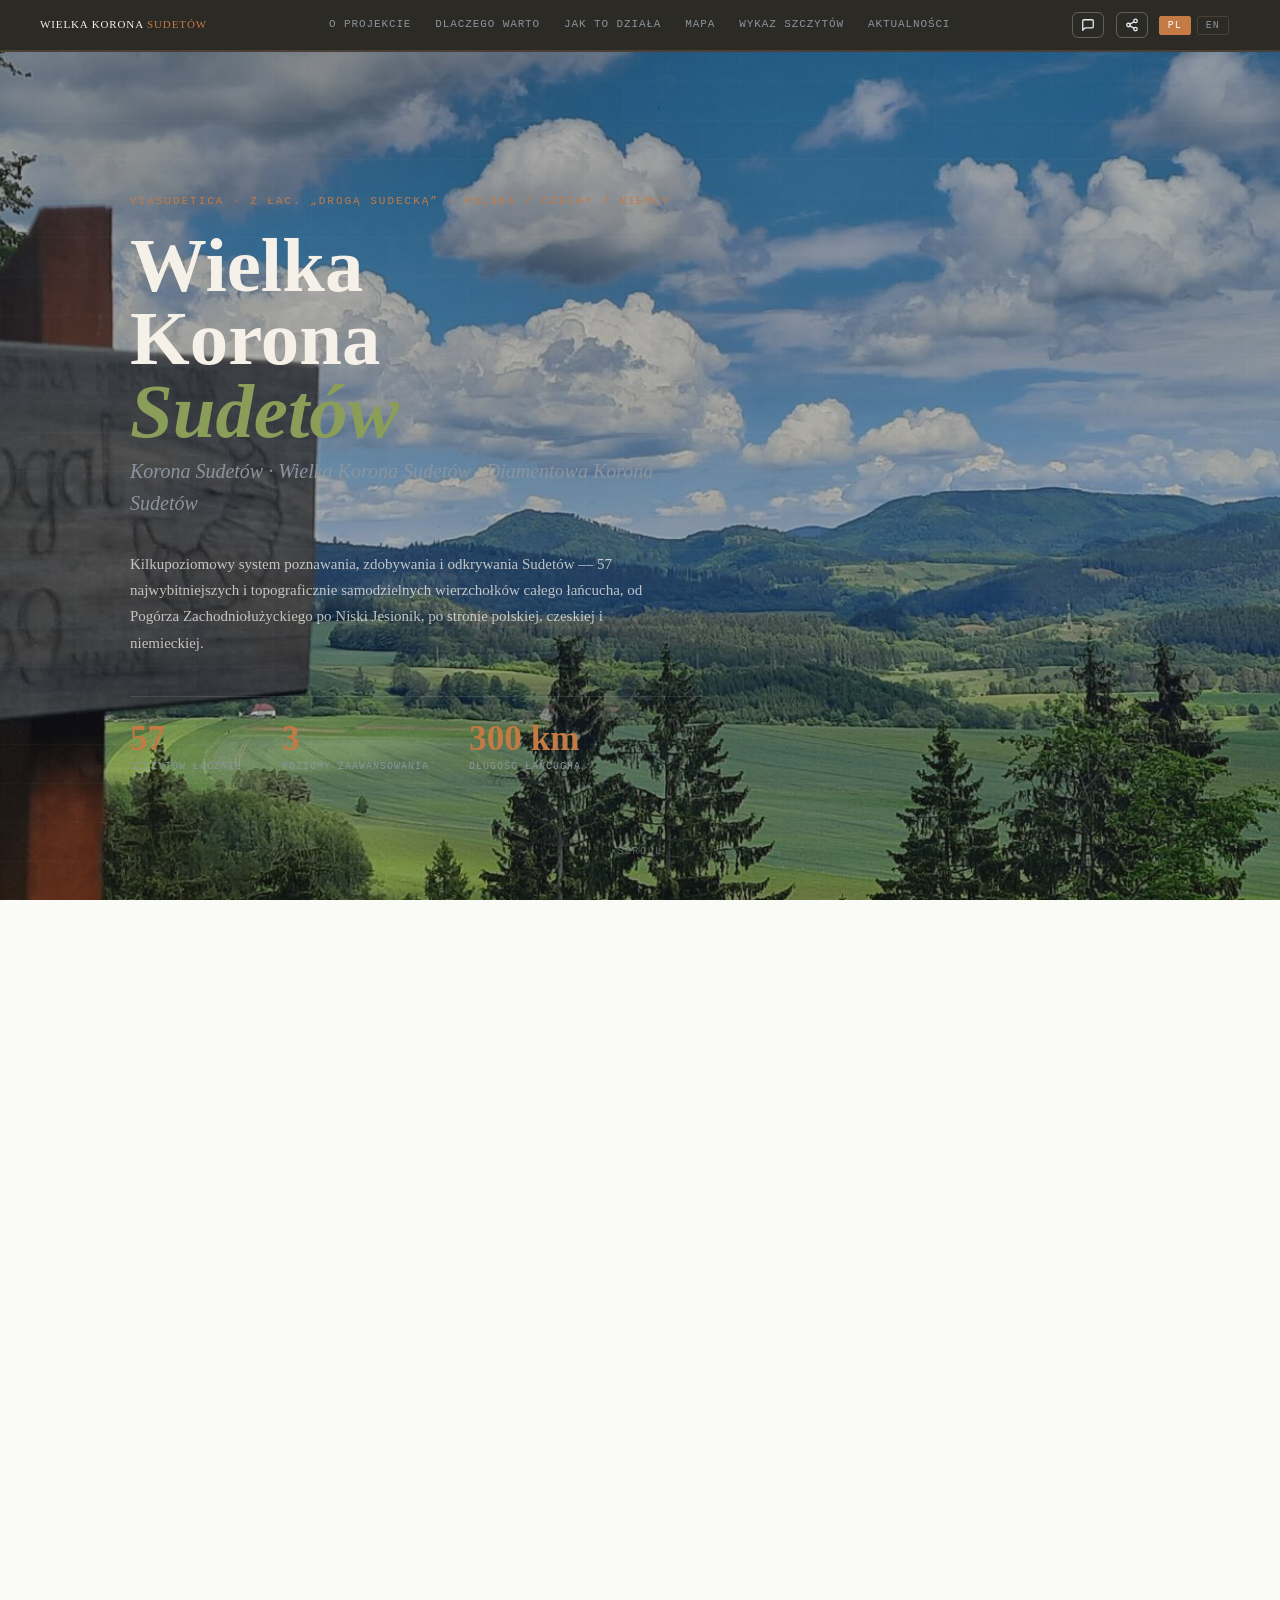
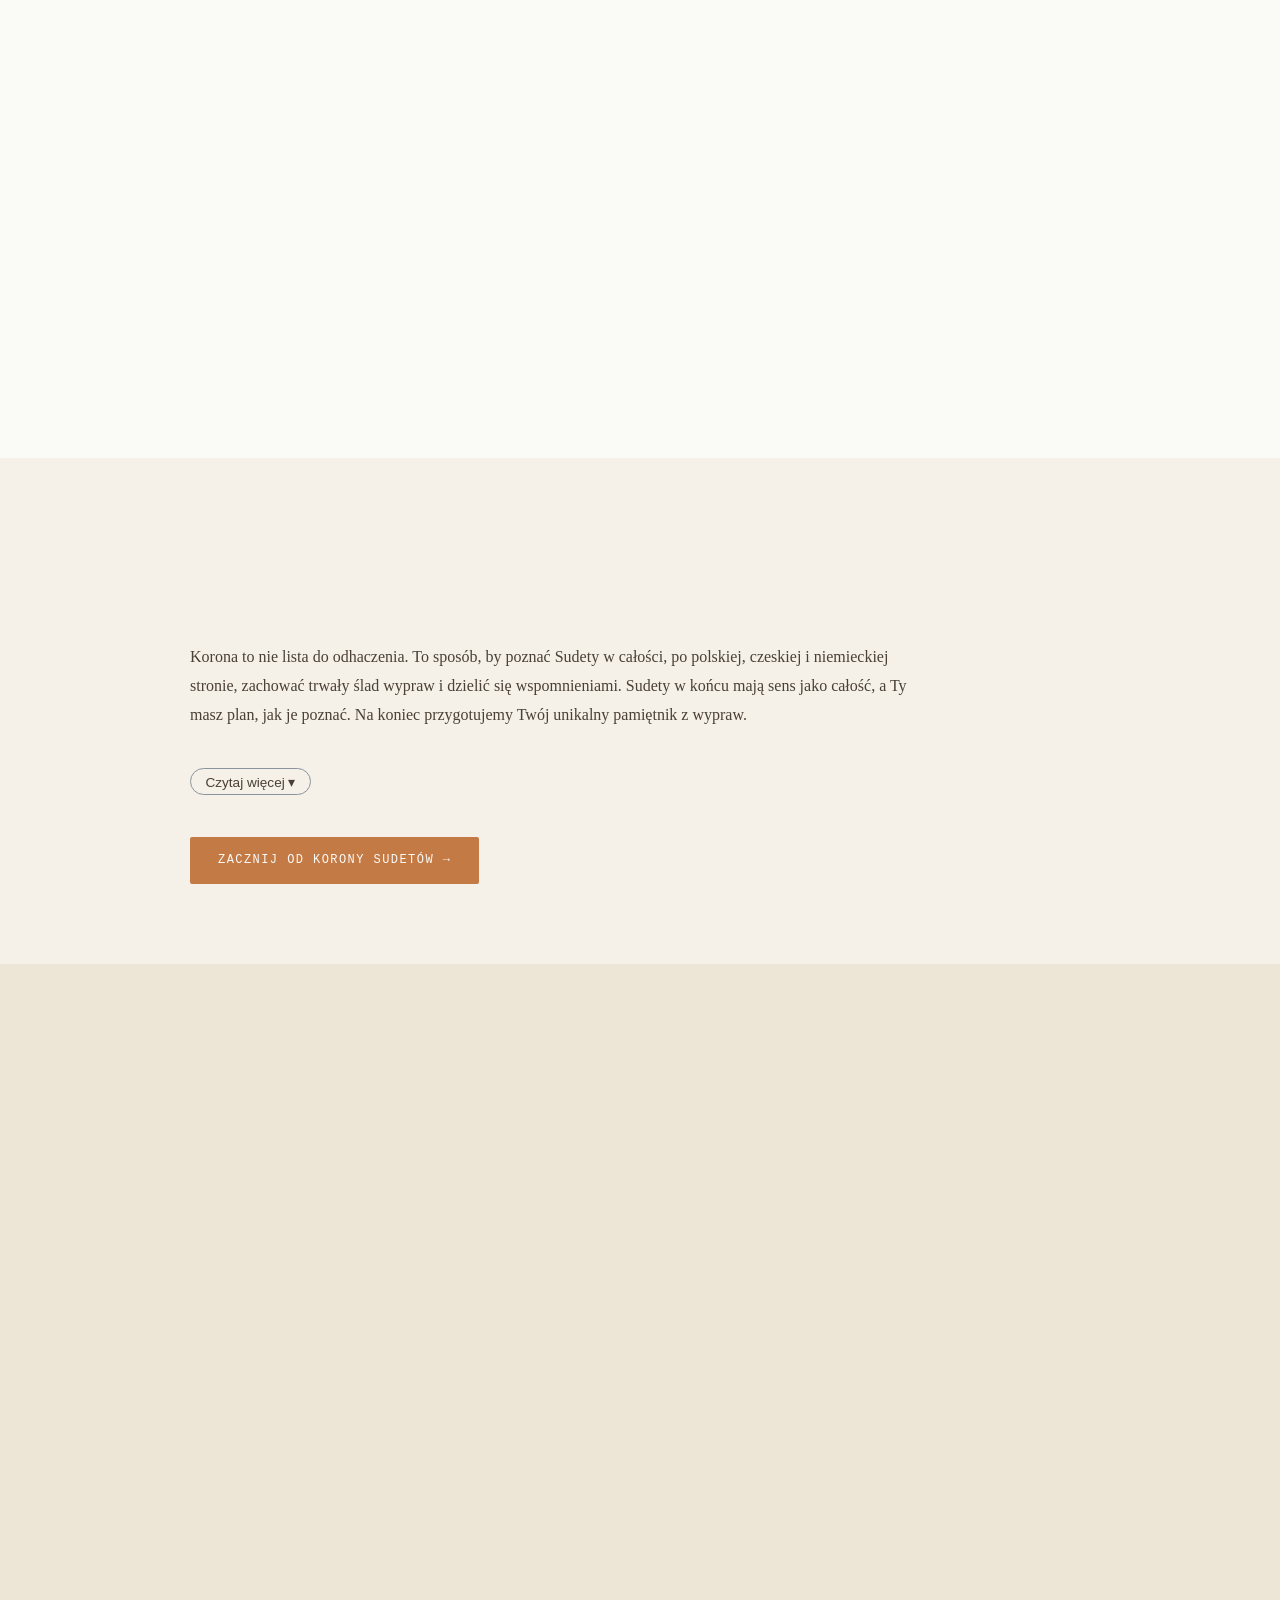
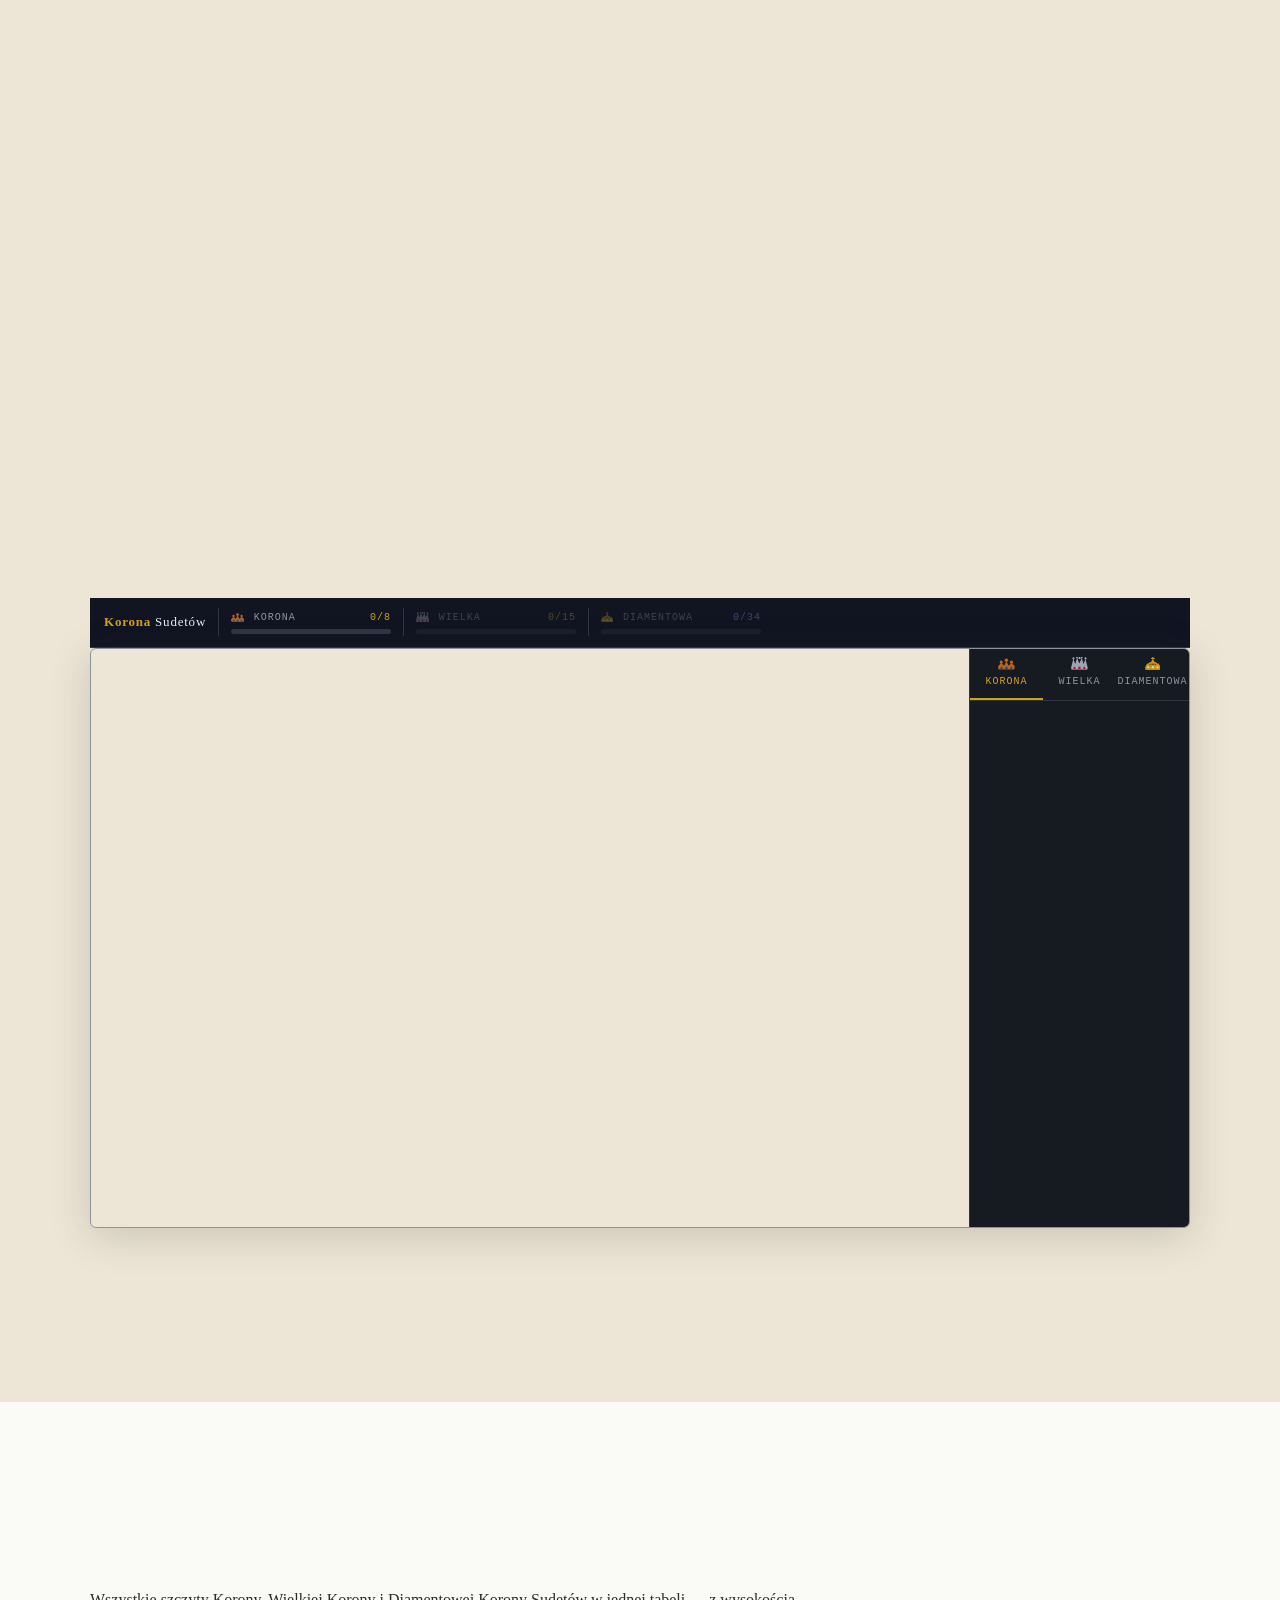
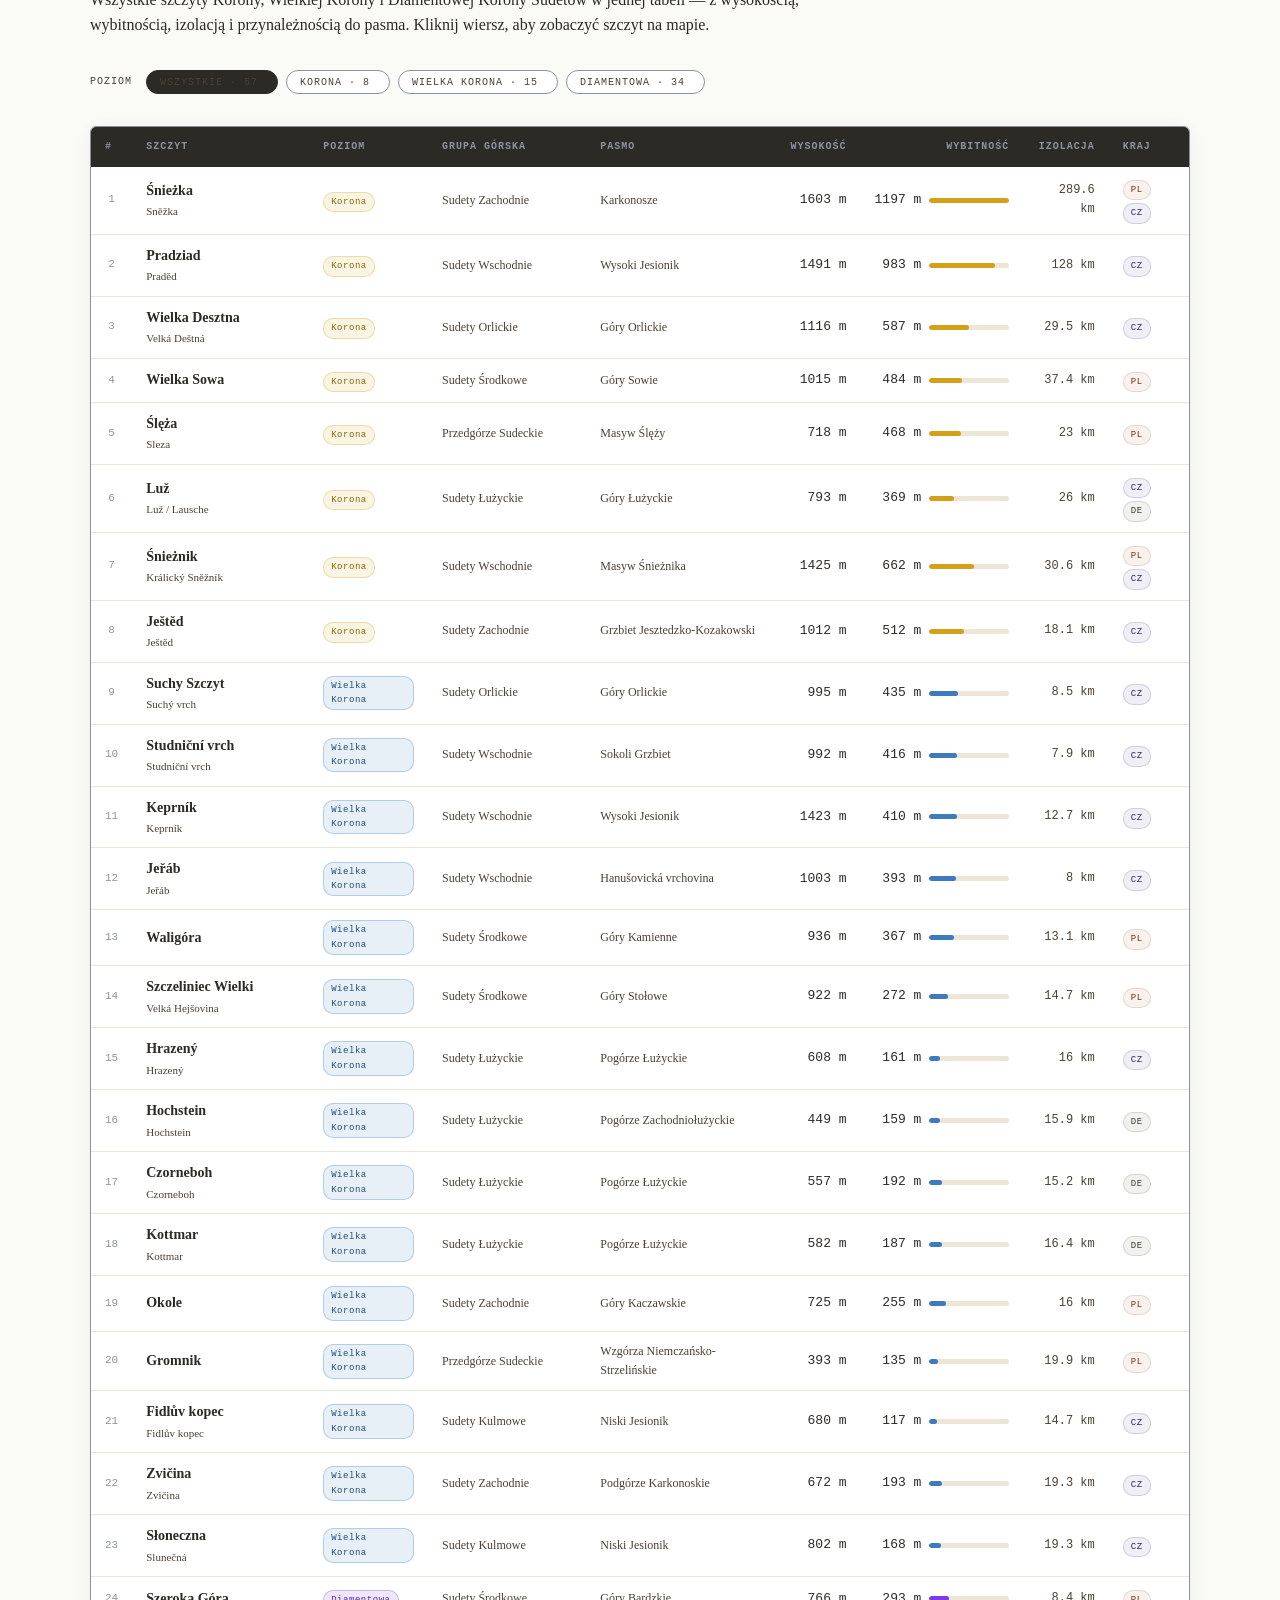
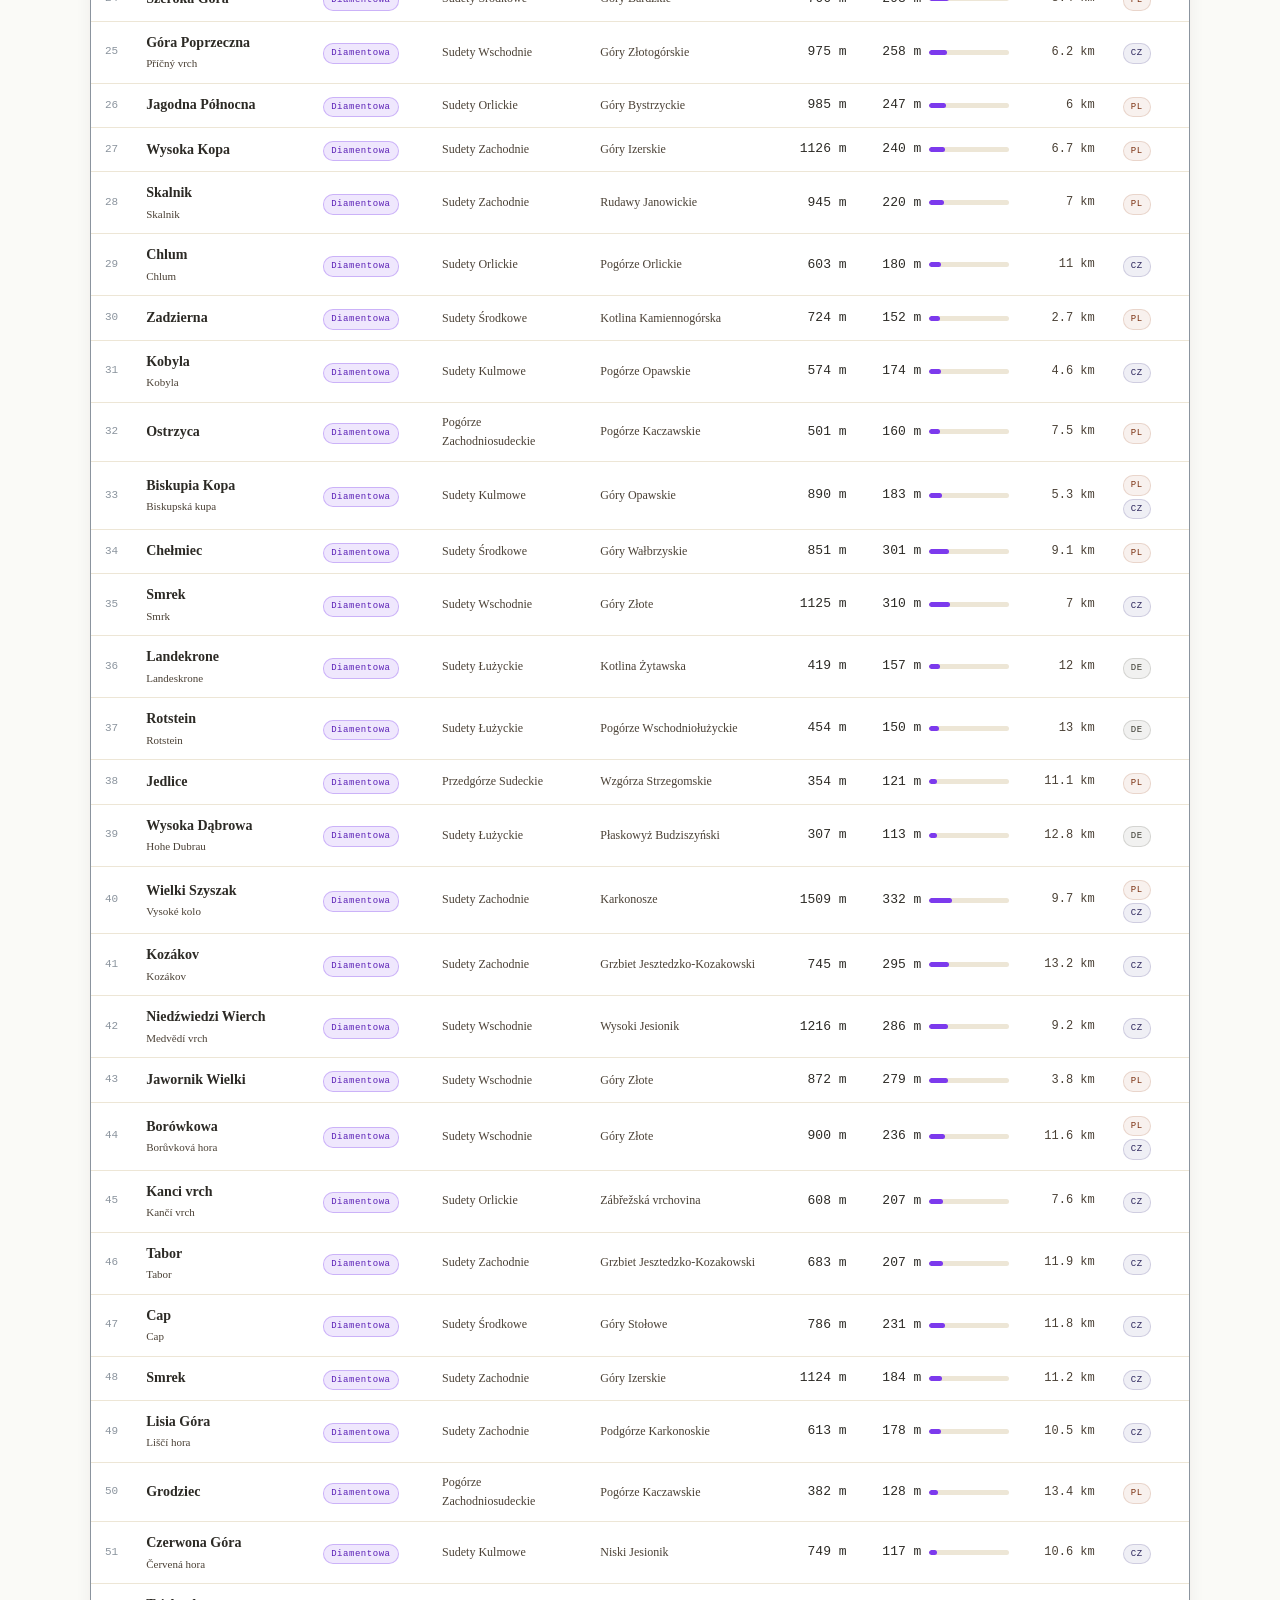
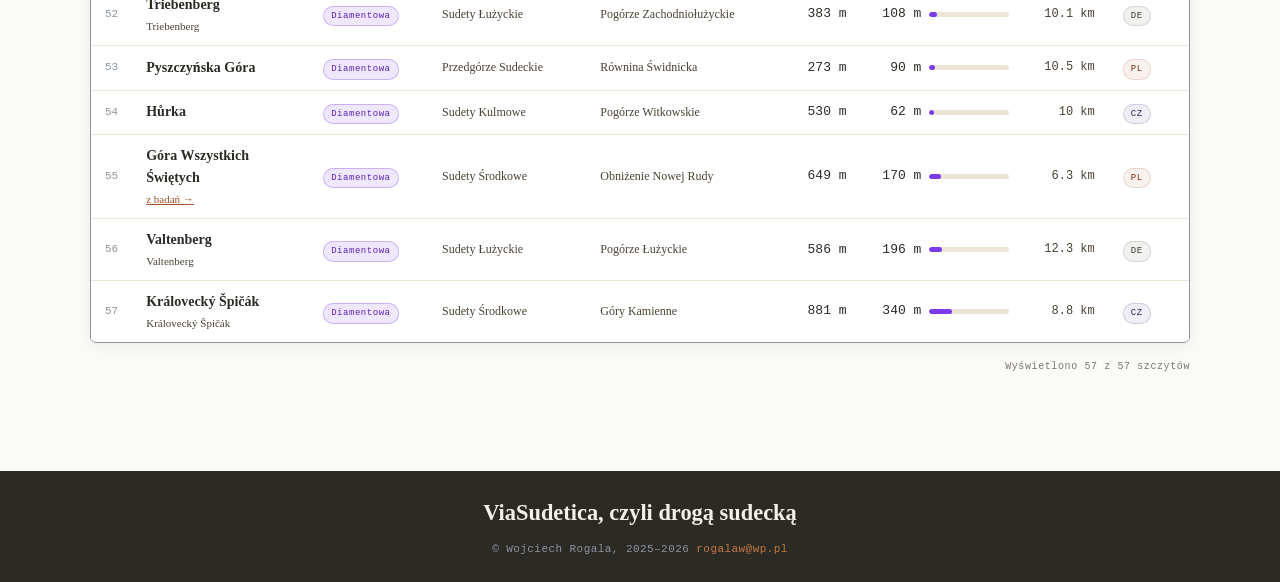
==== commit b4372fc2: "P67: teksty drogą sudecką (fala 1 i 2) + ViaSudetica na stronie głównej (Promocja) Źródło: Korona Su" ====
--- a/index.html
+++ b/index.html
@@ -45,7 +45,7 @@
 <script src="https://cdnjs.cloudflare.com/ajax/libs/leaflet/1.9.4/leaflet.min.js"></script>
 <script src="https://cdn.jsdelivr.net/npm/@turf/turf@6/turf.min.js"></script>
 <link rel="stylesheet" href="styles.css?v=20261115">
-<link rel="stylesheet" href="awards.css?v=20261123">
+<link rel="stylesheet" href="awards.css?v=20261123d">
 
 <!-- Firebase SDK -->
 <script type="module" src="firebase-init.js?v=20261026"></script>
@@ -164,8 +164,8 @@
   <div class="hero-contour"></div>
   <div class="hero-inner">
     <div>
-      <div class="hero-eyebrow lang-pl">Projekt · Sudety · Polska / Czechy / Niemcy</div>
-      <div class="hero-eyebrow lang-en" style="display:none">Project · Sudetes · Poland / Czechia / Germany</div>
+      <div class="hero-eyebrow lang-pl">ViaSudetica · z łac. „drogą sudecką” · Polska / Czechy / Niemcy</div>
+      <div class="hero-eyebrow lang-en" style="display:none">ViaSudetica · “by way of the Sudetes” · Poland / Czechia / Germany</div>
       <h1 class="hero-title">Wielka<br>Korona<br><em>Sudetów</em></h1>
       <p class="hero-subtitle lang-pl">Korona Sudetów · Wielka Korona Sudetów · Diamentowa Korona Sudetów</p>
       <p class="hero-subtitle lang-en" style="display:none">The Great Crown of the Sudetes</p>
@@ -205,6 +205,9 @@
       <div class="section-label lang-en" style="display:none">About the project</div>
       <h2 class="section-title lang-pl">Sudety — <em>łańcuch, grupy, pasma</em></h2>
       <h2 class="section-title lang-en" style="display:none">The Sudetes — <em>chain, groups, ranges</em></h2>
+
+      <p class="lang-pl"><strong>ViaSudetica</strong>, z łaciny „drogą sudecką”, to droga przez cały łańcuch Sudetów: od pierwszego szczytu Korony Sudetów po komplet 57 wierzchołków w trzech krajach. Drogą sudecką wysyłasz też zaproszenia do wspólnych wejść.</p>
+      <p class="lang-en" style="display:none"><strong>ViaSudetica</strong>, Latin for “by way of the Sudetes”, is a way through the entire Sudetes chain: from the first summit of the Crown of the Sudetes to all 57 summits in three countries. It is also the way you send invitations to shared ascents.</p>
 
       <p class="lang-pl"><strong>Sudety</strong> tworzą łańcuch górski — rozległy, wieloczłonowy system orograficzny rozciągający się na ok. 300 km wzdłuż granicy polsko-czeskiej i czesko-niemieckiej. W opracowaniu wyznaczono nowe granice Sudetów, wg spójnych kryteriów po wszystkich stronach granic.</p>
       <p class="lang-en" style="display:none"><strong>The Sudetes</strong> form a mountain chain — a broad, multi-unit orographic system stretching some 300 km along the Polish-Czech and Czech-German border. This project defines new boundaries of the Sudetes based on consistent criteria across all sides of the border.</p>
@@ -750,7 +753,7 @@
       <div class="benefit-card fade-in">
         <h3 class="lang-pl">Wspólne wejścia</h3>
         <h3 class="lang-en" style="display:none">Shared ascents</h3>
-        <p class="lang-pl">Zaproś towarzyszy wycieczki: każdy ma u siebie kopię wejścia, a zdjęcia możecie sobie przesyłać. Wspólna wycieczka zostaje wspólną historią.</p>
+        <p class="lang-pl">Zaproś towarzyszy wycieczki drogą sudecką: każdy ma u siebie kopię wejścia, a zdjęcia możecie sobie przesyłać. Wspólna wycieczka zostaje wspólną historią.</p>
         <p class="lang-en" style="display:none">Invite your fellow hikers: each of you keeps a copy of the ascent and you can send each other photos. A shared hike stays a shared story.</p>
       </div>
     </div>
@@ -801,8 +804,8 @@
           <div class="persona-feel lang-en" style="display:none">fulfilment · gratitude · emotion</div>
           <p class="lang-pl">Każdy punkt na mapie to konkretny dzień, pogoda i ludzie obok Ciebie. Czujesz spełnienie i wdzięczność za całą drogę, a pamiętnik z wypraw zostaje z Tobą na lata, do wspominania i dzielenia się.</p>
           <p class="lang-en" style="display:none">Every point on the map is a particular day, the weather and the people beside you. You feel fulfilment and gratitude for the whole journey, and the diary of your trips stays with you for years, to look back on and share.</p>
-          <p class="persona-krag lang-pl" style="margin-top:.7rem;font-size:.85rem"><strong>W Kręgu Sudetczyków:</strong> wszystkie przywileje Kręgu i wyróżnienie na liście Sudetczyków.</p>
-          <p class="persona-krag lang-en" style="display:none;margin-top:.7rem;font-size:.85rem"><strong>In the Sudetes Circle:</strong> all the privileges of the Circle and a special mark on the list.</p>
+          <p class="persona-krag lang-pl" style="margin-top:.7rem;font-size:.85rem"><strong>W Kręgu Sudetczyków:</strong> wszystkie przywileje Kręgu, wyróżnienie na liście Sudetczyków i osobny dyplom z kompletem 57 szczytów.</p>
+          <p class="persona-krag lang-en" style="display:none;margin-top:.7rem;font-size:.85rem"><strong>In the Sudetes Circle:</strong> all the privileges of the Circle, a special mark on the list and a separate certificate listing all 57 summits.</p>
         </div>
       </div>
       <p class="warto-lead lang-pl" style="margin-top:1.4rem">Krąg Sudetczyków to grono zdobywców, którzy pomagają rozwijać Wielką Koronę Sudetów. Dołączasz po ukończeniu pierwszego poziomu i dostajesz numer z tytułem, np. Górołaz nr 12. Z każdym kolejnym tytułem masz w Kręgu większy udział: od wiadomości o zmianach, przez opinię o kryteriach, po badania terenu. Jako członek Kręgu pobierzesz dyplom każdego poziomu z numerem i udostępnisz go znajomym.</p>
@@ -1628,7 +1631,7 @@
 
 <footer>
   <div class="footer-inner">
-    <div class="footer-title">Wielka Korona Sudetów</div>
+    <div class="footer-title"><span class="lang-pl">ViaSudetica, czyli drogą sudecką</span><span class="lang-en" style="display:none">ViaSudetica, by way of the Sudetes</span></div>
     <div class="footer-copy">© Wojciech Rogala, 2025–2026 <a href="mailto:rogalaw@wp.pl" style="color:var(--clay)">rogalaw@wp.pl</a>
     </div>
   </div>
@@ -1646,7 +1649,7 @@
 <script src="pasma-geojson.js?v=20261122e"></script>
 <script src="peaks-data.js?v=20261113a"></script>
 <script src="migrations.js?v=20261113a"></script>
-<script src="app.js?v=20261122"></script><script src="diary.js?v=20261123"></script><script src="awards.js?v=20261123b"></script>
+<script src="app.js?v=20261124"></script><script src="diary.js?v=20261124"></script><script src="awards.js?v=20261124"></script>
 
 
 <!-- AUTH OVERLAY -->
--- a/awards.css
+++ b/awards.css
@@ -123,3 +123,38 @@
 .aw-form-pick{align-items:center;gap:6px;font-size:14px}
 .aw-form-pick .aw-btn{padding:4px 12px;font-size:14px}
 .aw-form-pick .aw-btn.on{background:#F0C040;color:#1a1a1a;border-color:#F0C040}
+/* Sudetczyk (P65): dyplom A4 pionowo (794×1123 px), lista 57 szczytów w dwóch kolumnach z nagłówkami koron */
+.aw-sheet.portrait{width:794px;height:1123px}
+.portrait .aw-in{padding:92px 58px 46px}
+.portrait .aw-title{font-size:44px}
+.t-all .aw-title{color:#5C6B3A}
+.aw-sub-t{margin-top:2px;font-size:15px;font-style:italic;color:#A0522D}
+.portrait .aw-who{margin-top:10px;font-size:26px;min-width:380px}
+.portrait .aw-text{font-size:13px;line-height:1.4;max-width:660px;margin-top:10px}
+.portrait .aw-tables{gap:18px;margin-top:10px}
+.portrait .aw-tbl{font-size:10.5px;min-width:0}
+.portrait .aw-tbl td{padding:1.5px 6px;white-space:nowrap}
+.portrait .aw-tbl th{font-size:8.5px;padding:2px 6px}
+.portrait .aw-tbl tr.grp td{padding:6px 6px 2px;border-bottom:1px solid #4A4035;font-weight:700;color:#5C6B3A;font-size:11px;letter-spacing:.03em}
+.portrait .aw-tbl tr.grp:first-child td{padding-top:2px}
+.aw-grp-ic{width:16px;height:14px;vertical-align:-2px;margin-right:5px}
+.portrait .aw-meta{font-size:13px;gap:18px;flex-wrap:wrap;justify-content:center}
+.portrait .aw-mark{top:46px;left:50px}
+.portrait .aw-mark-ic{width:30px;height:27px}
+.portrait .aw-serial{top:54px;right:52px}
+.portrait .aw-bgsvg{top:62%;width:620px;height:320px}
+@media print{ body.aw-printing .aw-sheet.portrait{width:210mm;height:296mm} }
+/* podsumowanie Diamentowej: blok Sudetczyka; lista Kręgu: zakładka Sudetczyków */
+.aw-sub{margin-top:.8rem;padding-top:.6rem;border-top:1px dashed rgba(255,255,255,.15)}
+.aw-fin-all{color:#A78BFA}
+/* odcień papieru wg poziomu (autor 2026-11-23): im wyższy poziom, tym ciemniejszy; wartości jak PAPER w awards.js */
+.aw-sheet.t-ks{background:#F7F2EA}
+.aw-sheet.t-wks{background:#F0E7D6}
+.aw-sheet.t-dks{background:#E8DCC5}
+.aw-sheet.t-all{background:#DFD0B3}
+.t-ks .aw-bgsvg .fill{fill:#EDE5D6}
+.t-wks .aw-bgsvg .fill{fill:#E5DAC4}
+.t-dks .aw-bgsvg .fill{fill:#DCCEB3}
+.t-all .aw-bgsvg .fill{fill:#D2C1A0}
+.aw-sheet .aw-tbl td{border-bottom-color:rgba(74,64,53,.2)}
+.aw-sheet::after{border-color:rgba(74,64,53,.25)}
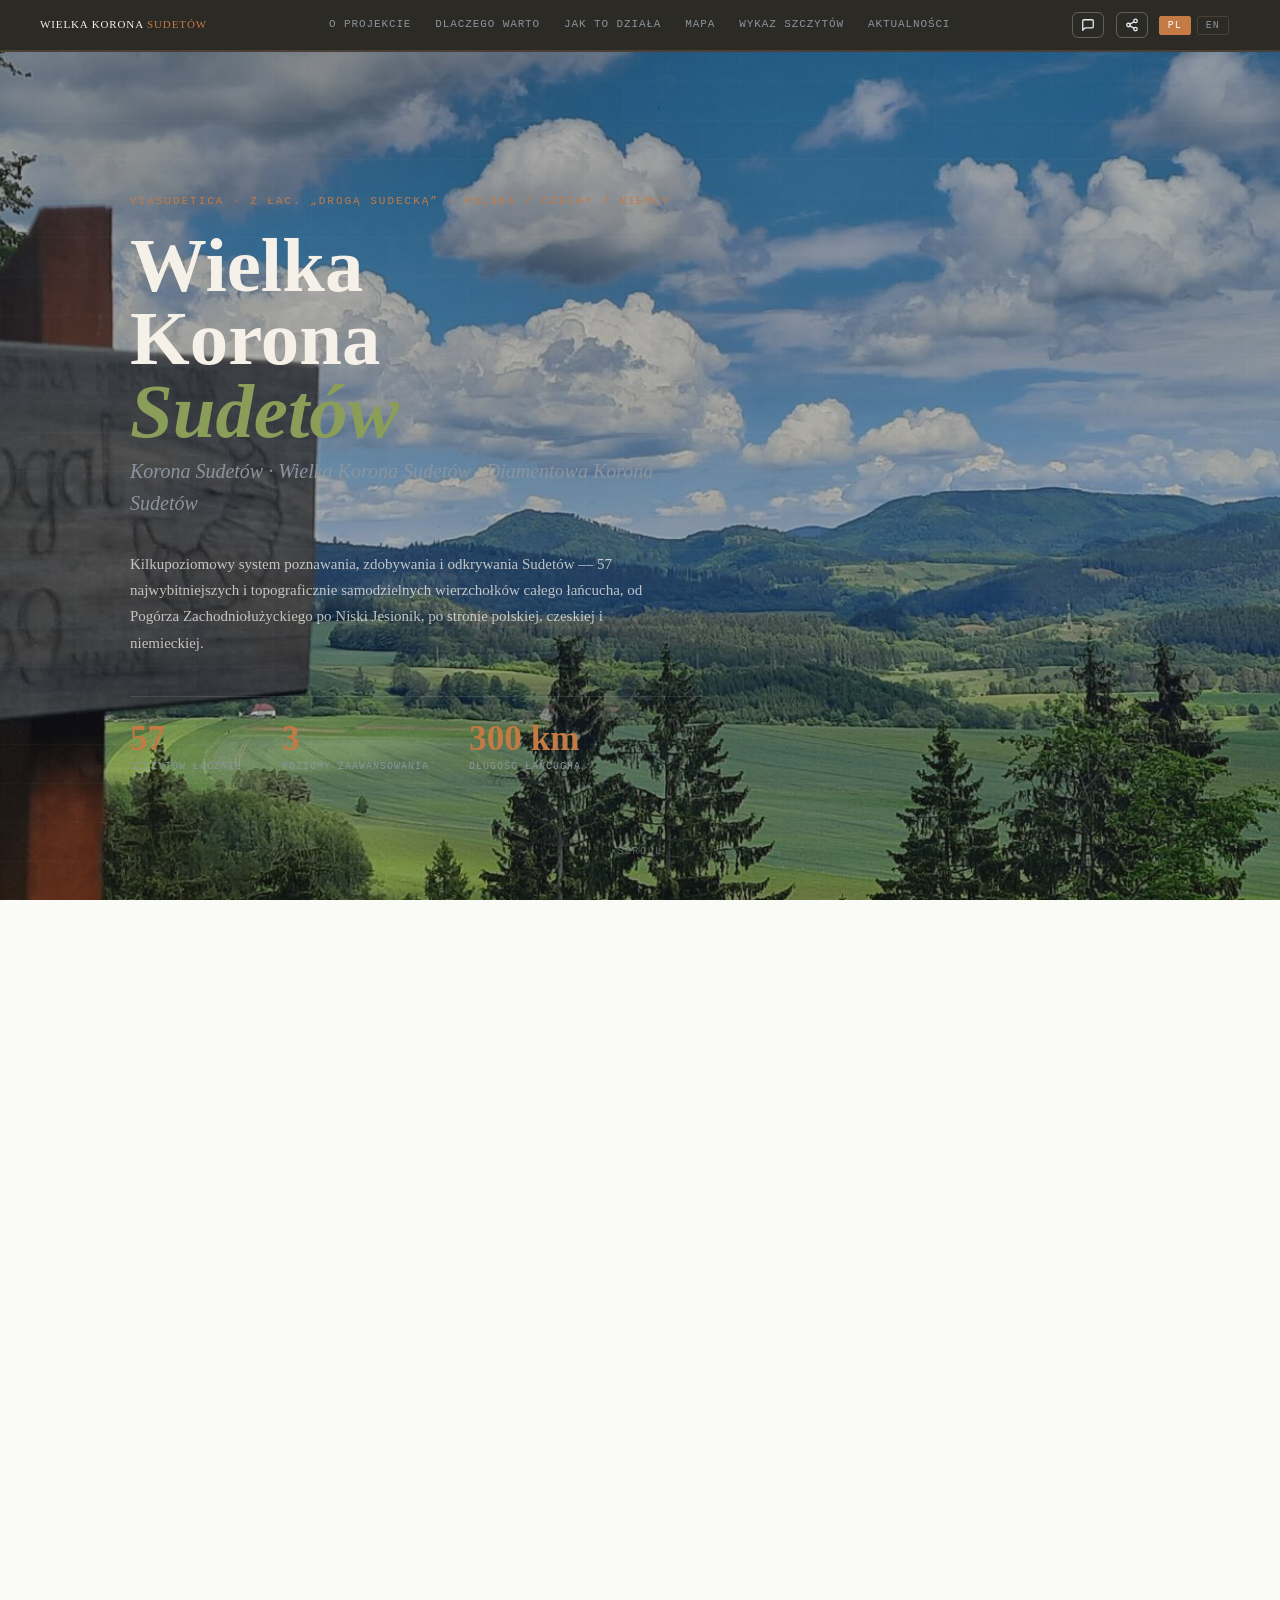
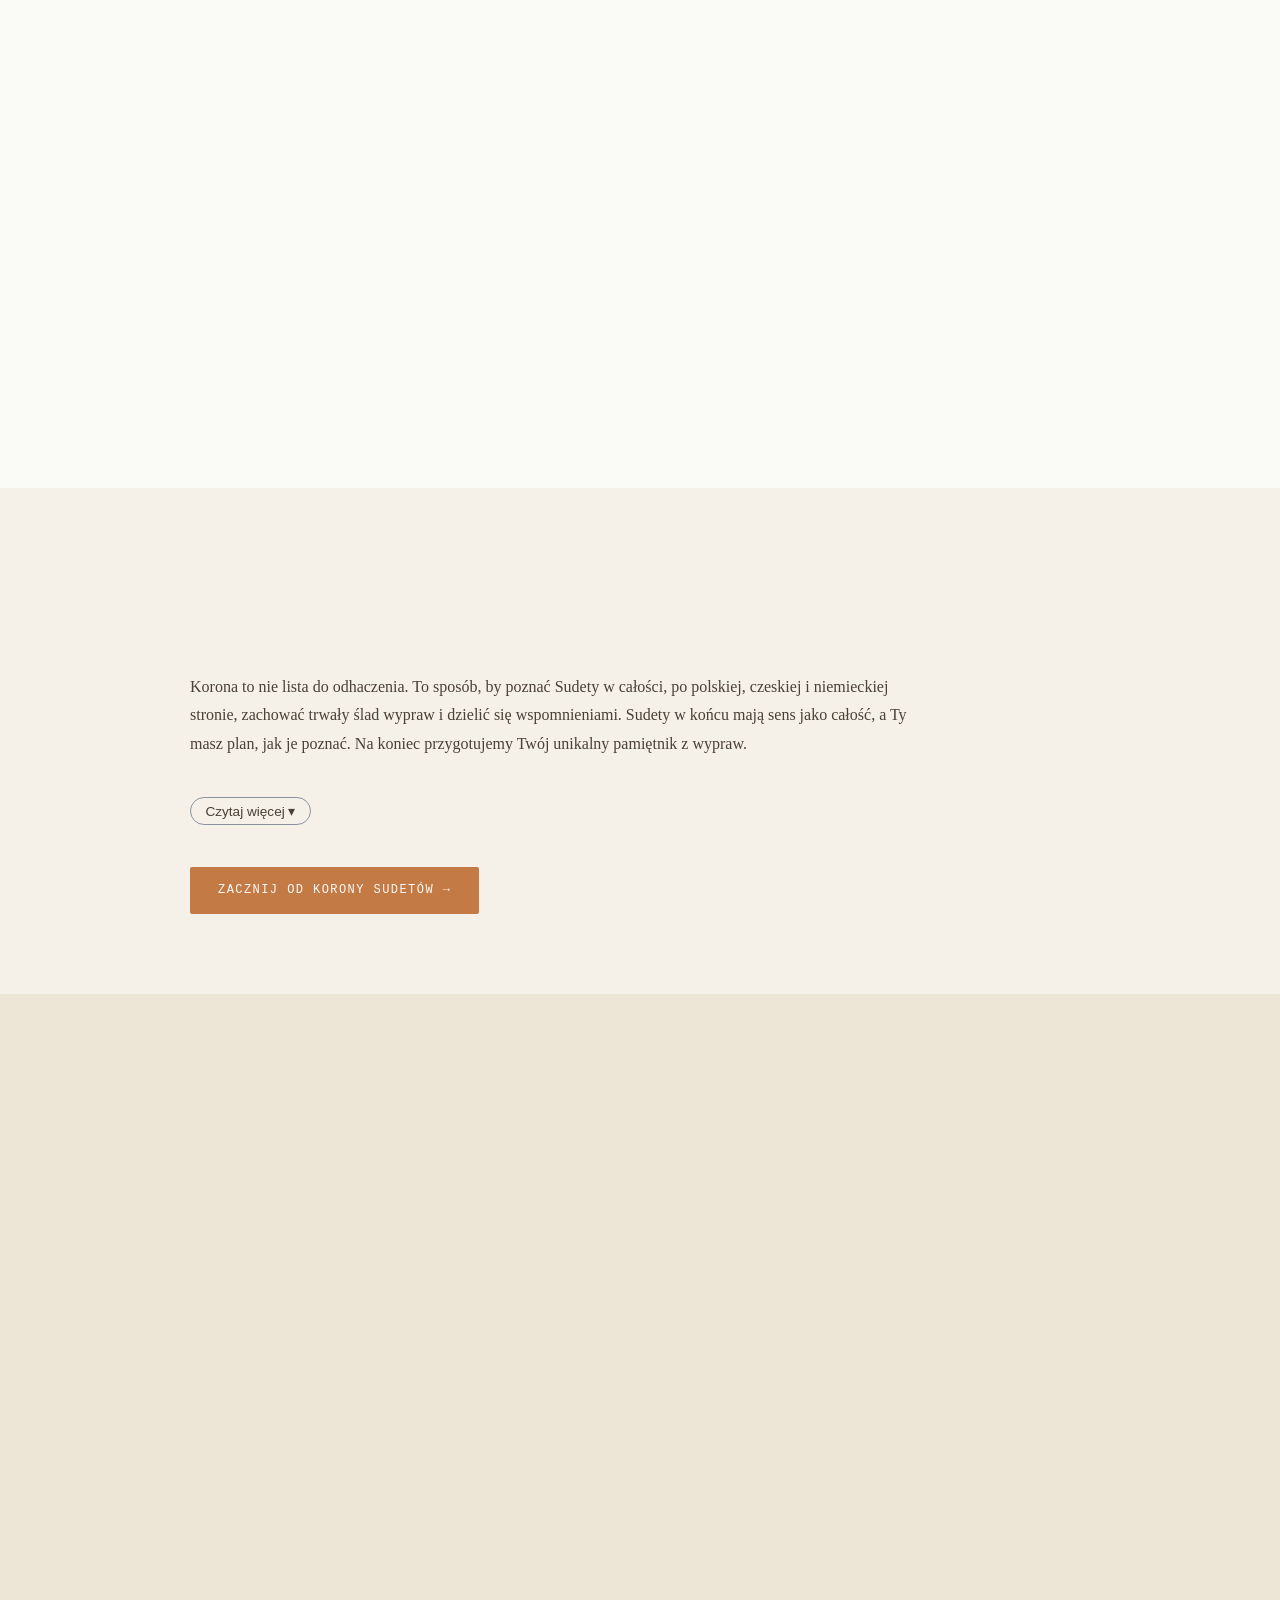
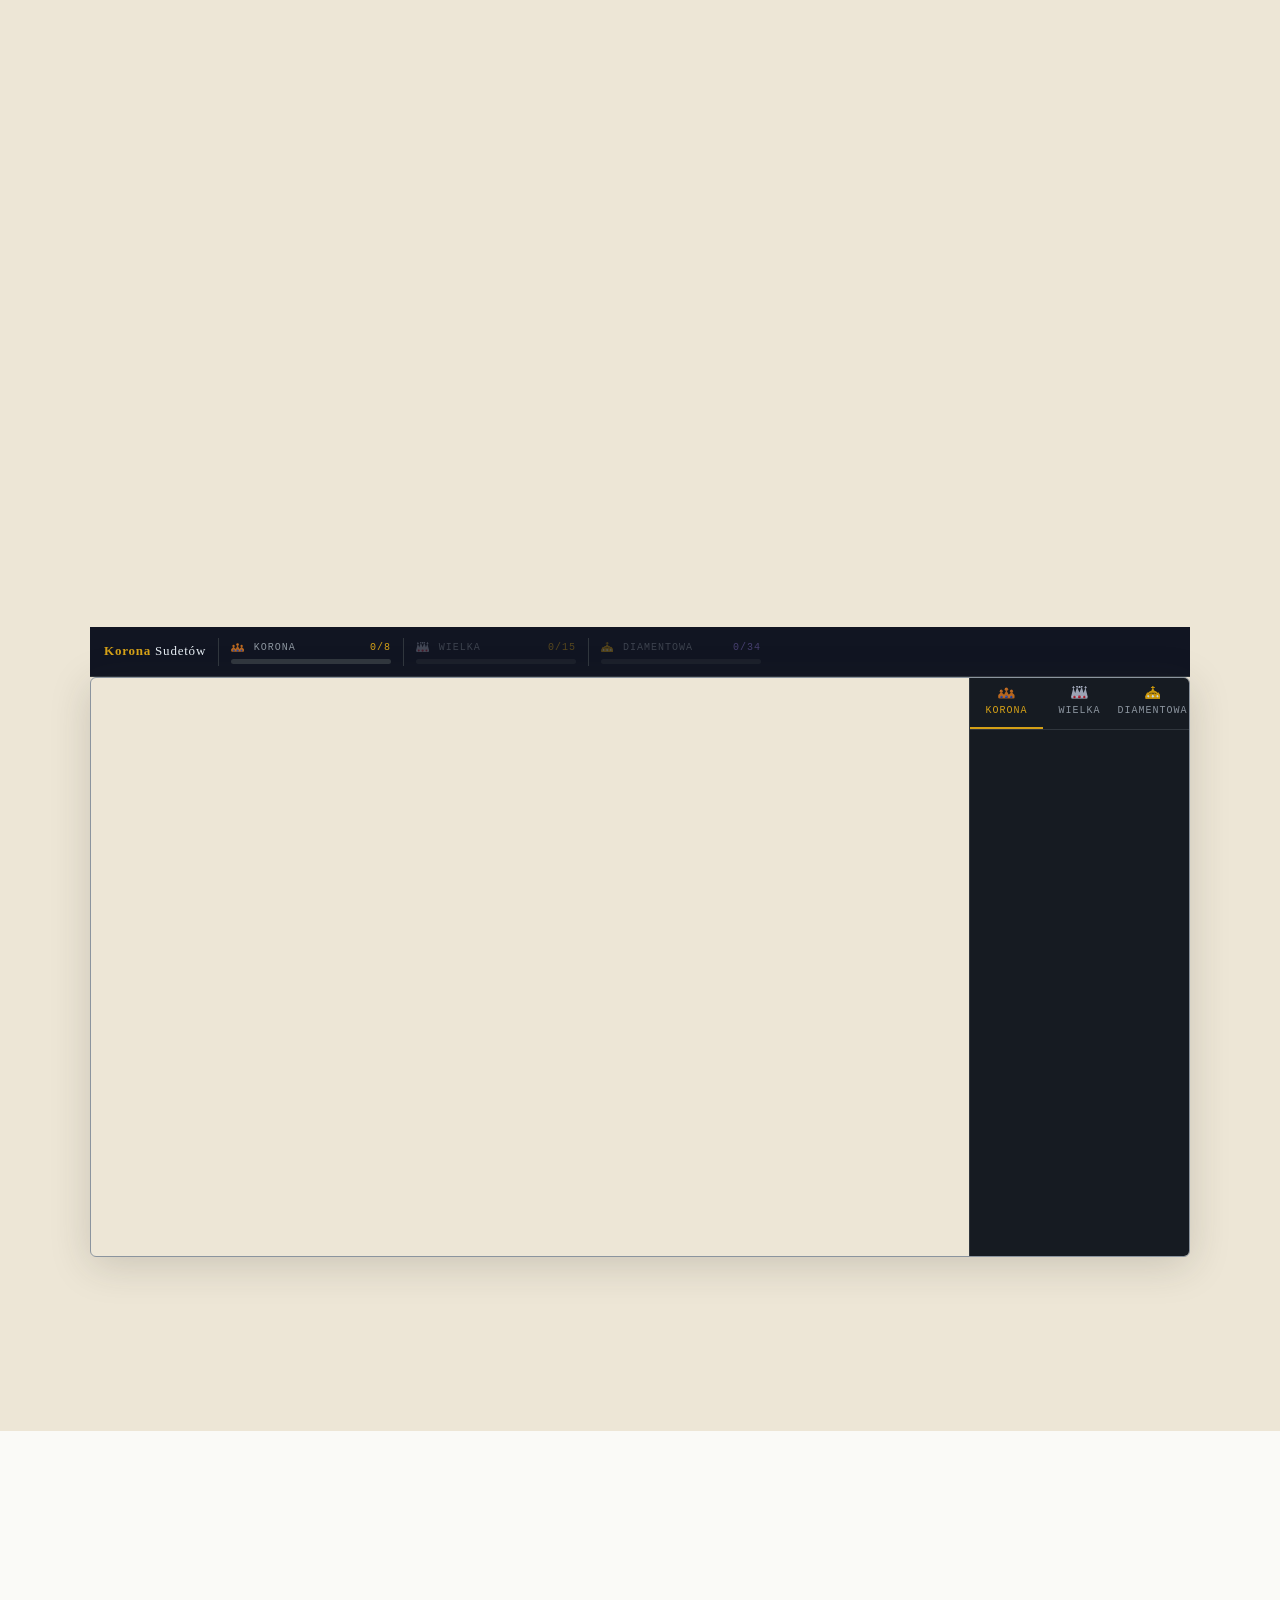
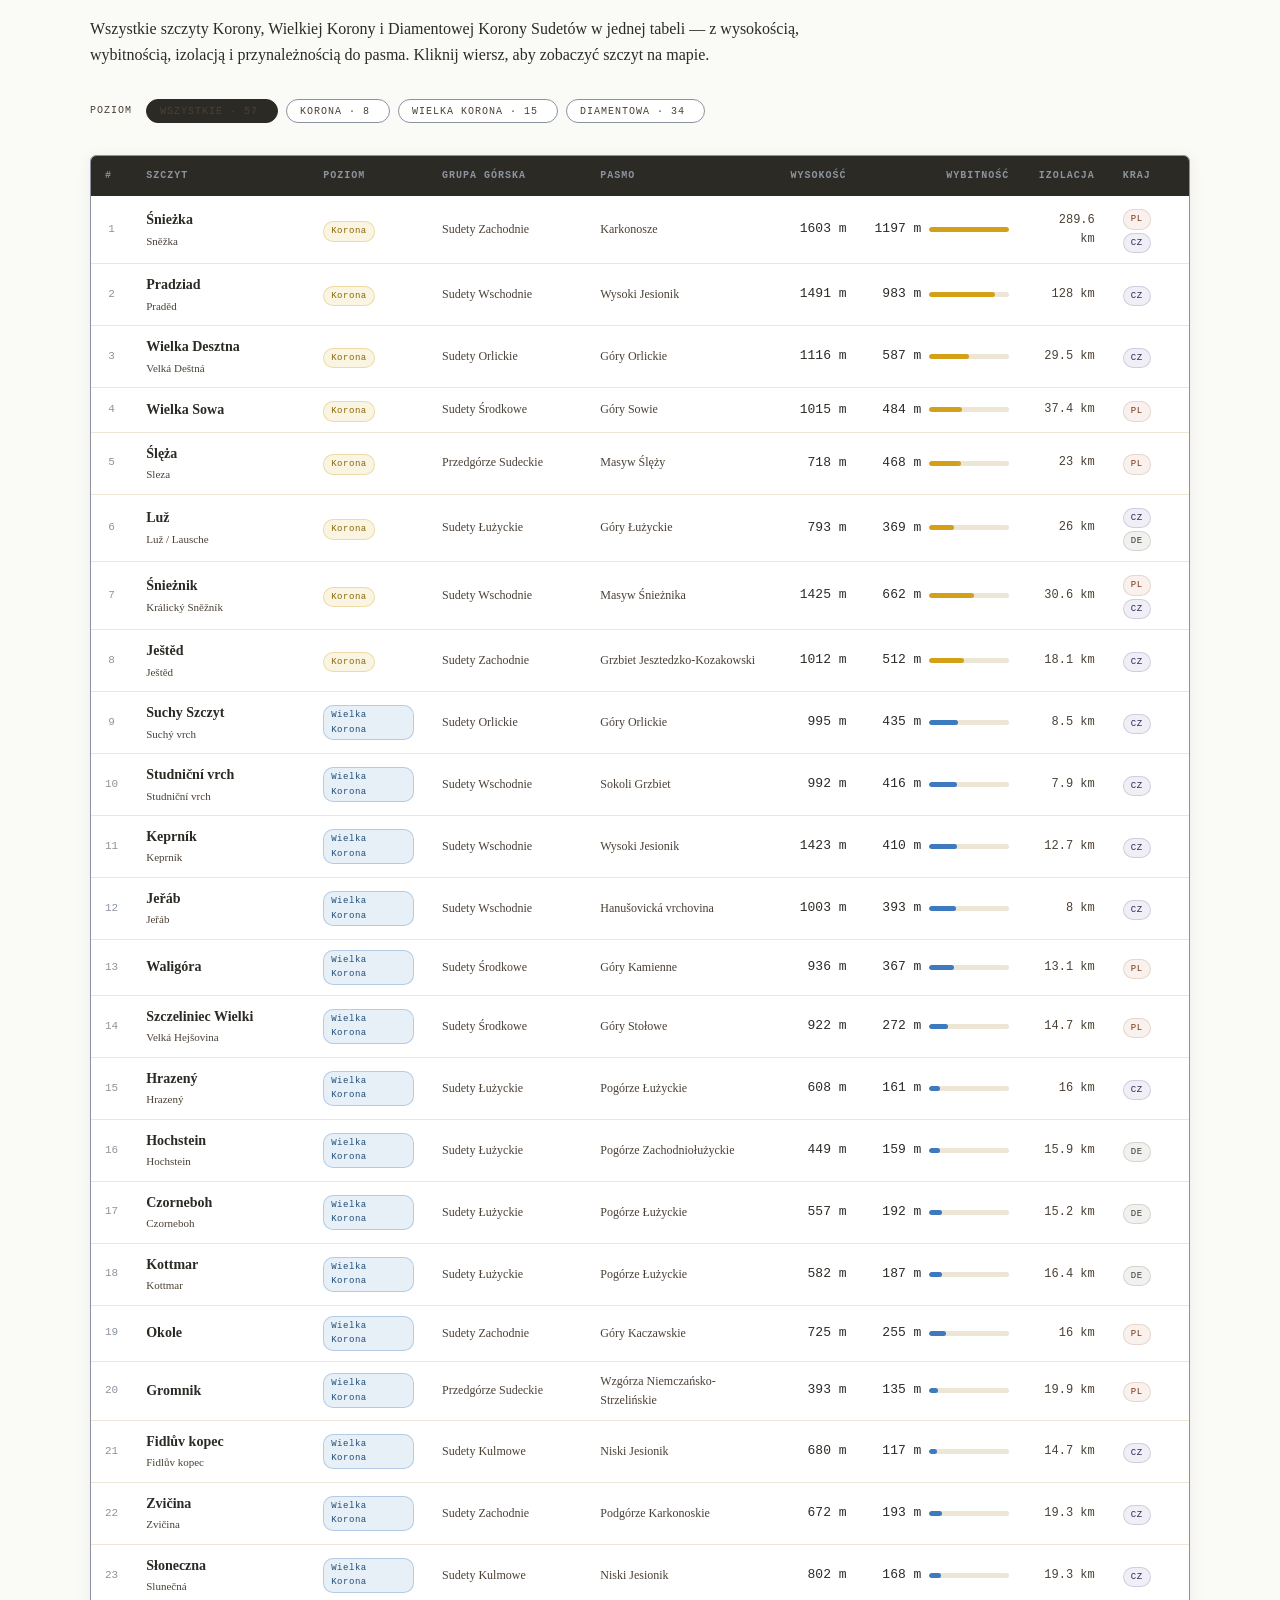
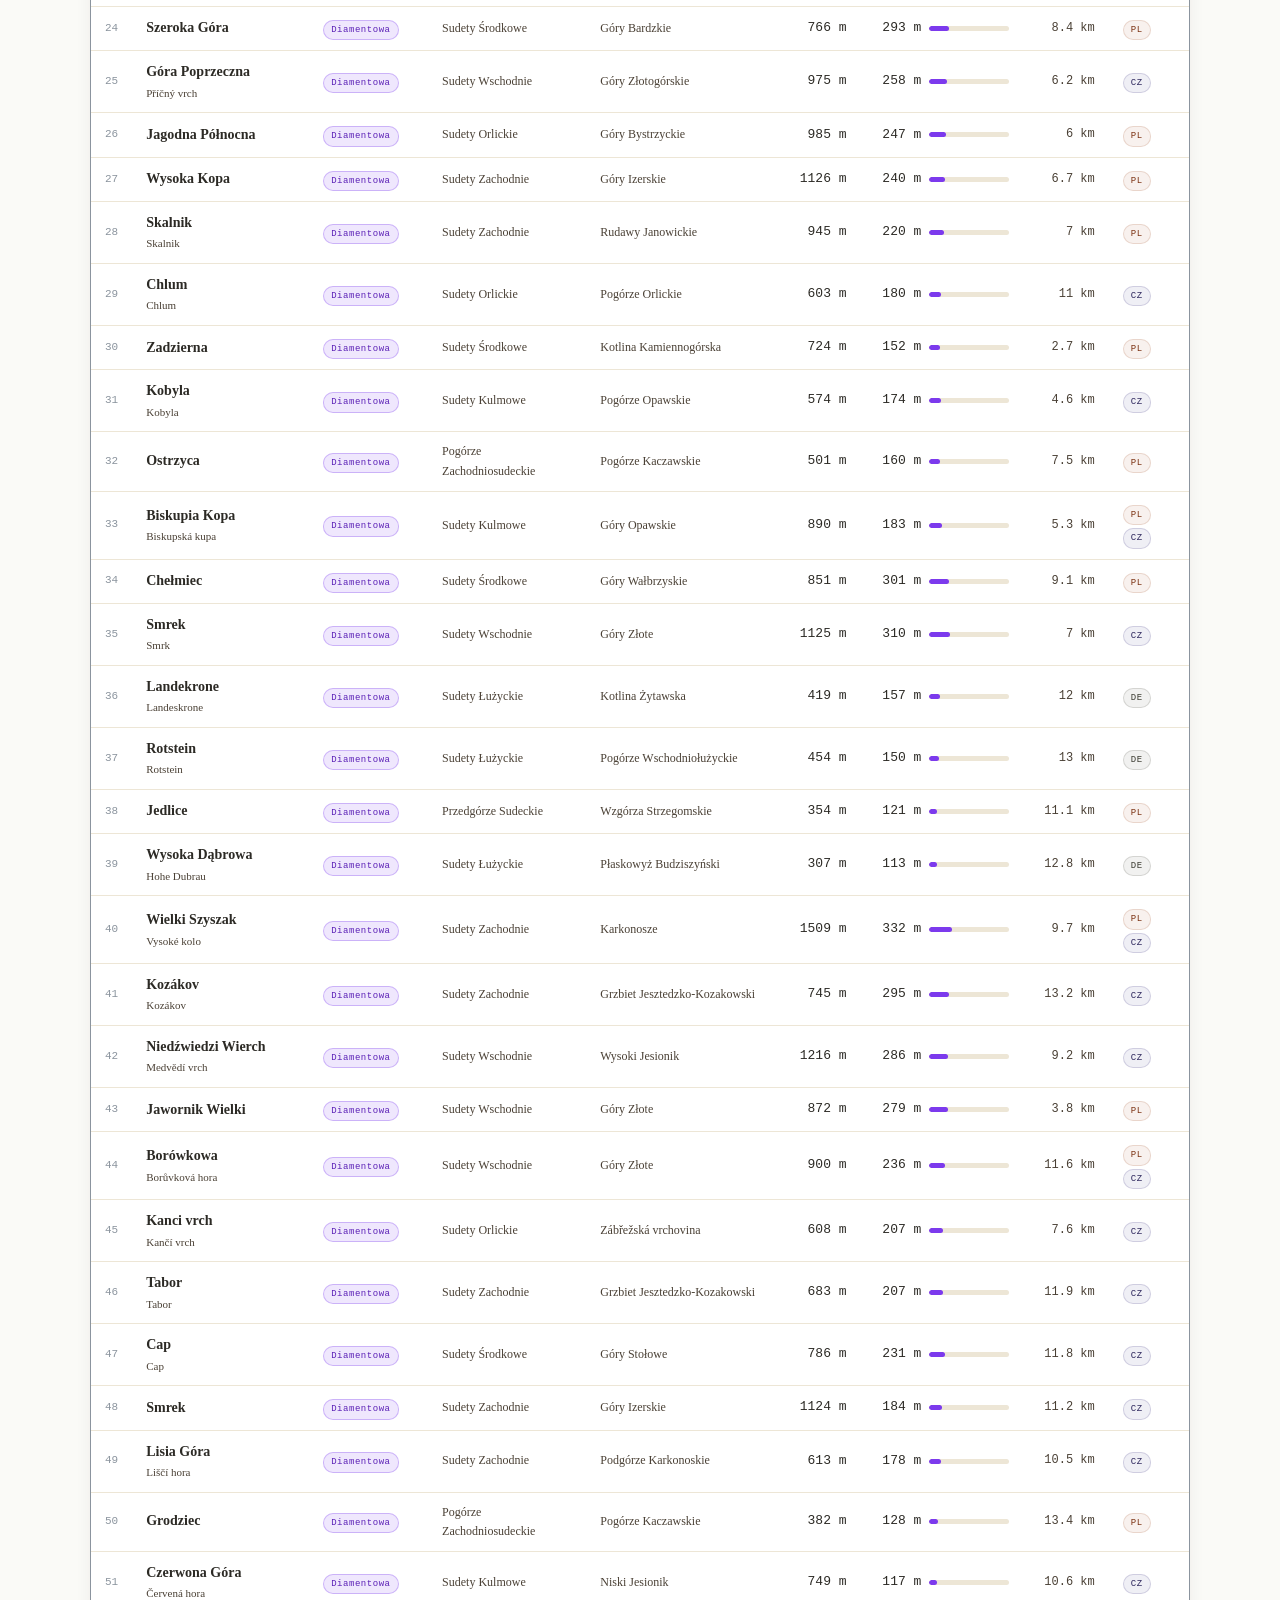
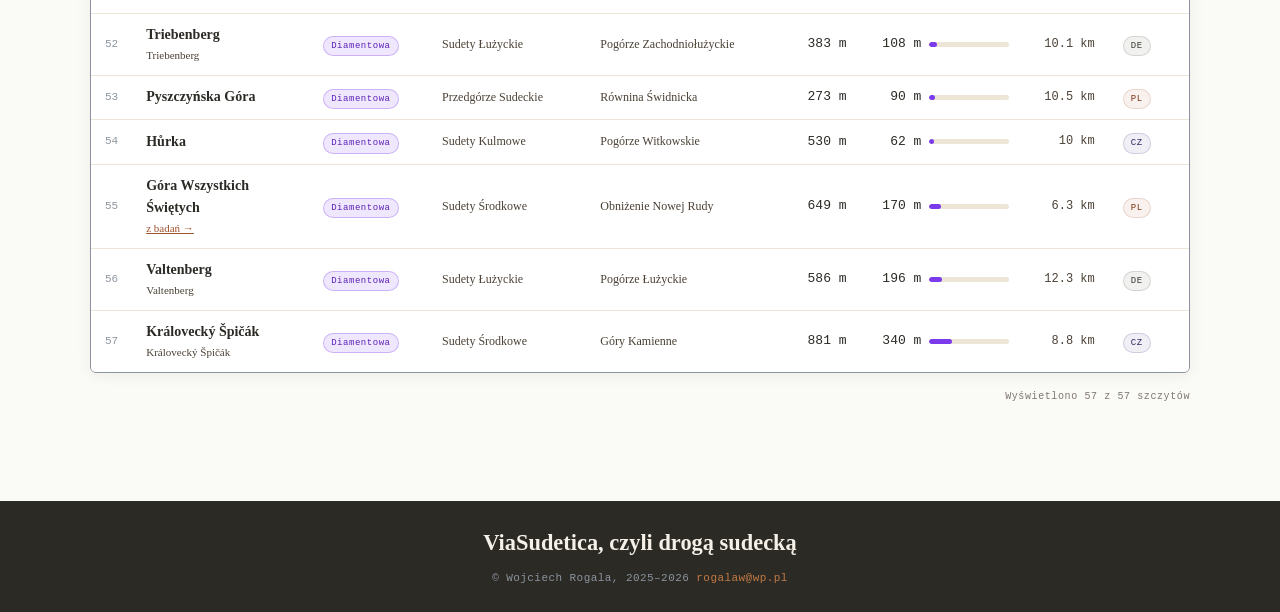
==== commit 88b326a4: "DKS: liczby 8+15+34=57 w opisie koron, meta i llms (Promocja) Źródło: Korona Sudetów f75bc24" ====
--- a/index.html
+++ b/index.html
@@ -4,7 +4,7 @@
 <meta charset="UTF-8">
 <meta name="viewport" content="width=device-width, initial-scale=1.0">
 <title>Korona Sudetów · Wielka Korona Sudetów · Diamentowa Korona Sudetów — mapa szczytów</title>
-<meta name="description" content="Korona Sudetów, Wielka Korona Sudetów i Diamentowa Korona Sudetów — interaktywna mapa 57 najwybitniejszych szczytów Sudetów w Polsce, Czechach i Niemczech. Odkrywaj, zdobywaj, sprawdzaj postępy.">
+<meta name="description" content="Korona Sudetów (8 szczytów), Wielka Korona Sudetów (15) i Diamentowa Korona Sudetów (34) — interaktywna mapa 57 najwybitniejszych szczytów Sudetów w Polsce, Czechach i Niemczech. Odkrywaj, zdobywaj, sprawdzaj postępy.">
 <meta name="keywords" content="Sudety, Korona Sudetów, Wielka Korona Sudetów, Diamentowa Korona Sudetów, Korona Sudetów Polskich, Korona Gór Polski, KGP, SKPS, szczyty Sudetów, góry Sudety, Karkonosze, Śnieżka, korony górskie Polski">
 <meta name="robots" content="index, follow">
 <meta name="author" content="Wojciech Rogala">
@@ -31,7 +31,7 @@
   "name": "Wielka Korona Sudetów",
   "alternateName": ["Korona Sudetów", "Diamentowa Korona Sudetów", "The Great Crown of the Sudetes"],
   "url": "https://viasudetica.eu/",
-  "description": "Interaktywna mapa i system zdobywania Korony Sudetów, Wielkiej Korony Sudetów i Diamentowej Korony Sudetów — 57 najwybitniejszych szczytów Sudetów w Polsce, Czechach i Niemczech.",
+  "description": "Interaktywna mapa i system zdobywania Korony Sudetów (8 szczytów), Wielkiej Korony Sudetów (15) i Diamentowej Korony Sudetów (34) — razem 57 najwybitniejszych szczytów Sudetów w Polsce, Czechach i Niemczech.",
   "inLanguage": ["pl", "en"],
   "about": {
     "@type": "Place",
@@ -275,8 +275,8 @@
 
       <h2 class="section-title lang-pl" style="margin-top:2.5rem">3 Korony Sudetów</h2>
       <h2 class="section-title lang-en" style="display:none;margin-top:2.5rem">3 Crowns of the Sudetes</h2>
-      <p class="lang-pl"><strong>Korona Sudetów</strong> to najbardziej wybitne lub najbardziej izolowane szczyty całego łańcucha. <strong>Wielka Korona</strong> dodaje szczyty wybitne lub silnie izolowane. <strong>Diamentowa Korona</strong> dodaje szczyty o nieco niższej wybitności lub izolacji oraz najwybitniejsze wzniesienia pasm o wybitności co najmniej 150 m — dzięki temu prowadzi także w mało poznane partie Sudetów. Progi nie są arbitralne: wyznaczono je z rozkładu wybitności i izolacji wszystkich szczytów, m.in. metodą naturalnych przełamań Jenksa, zamiast opierać koronę na najwyższych szczytach mezoregionów, których granice wyznacza się inaczej w Polsce, Czechach i Niemczech. Projekt nawiązuje do <strong>Korony Sudetów</strong> i <strong>Korony Gór Polski</strong>, modyfikując kryteria wyboru szczytów na bardziej zobiektywizowane i jednolite po stronie polskiej, czeskiej i niemieckiej. To propozycja dla wszystkich miłośników Sudetów — od początkujących turystów po doświadczonych górołazów, przewodników i pasjonatów zrzeszonych m.in. w <strong>PTTK</strong> czy <strong>Studenckim Kole Przewodników Sudeckich</strong>.</p>
-      <p class="lang-en" style="display:none">The <strong>Crown of the Sudetes</strong> comprises the most prominent or most isolated summits of the whole chain. The <strong>Great Crown</strong> adds prominent or strongly isolated summits. The <strong>Diamond Crown</strong> adds summits of somewhat lower prominence or isolation, plus the most prominent high point of each range with a prominence of at least 150 m — leading also into little-known corners of the Sudetes. The thresholds are not arbitrary: they come from the distribution of prominence and isolation across all summits, including Jenks natural breaks, instead of relying on the highest peaks of regional units whose boundaries are drawn differently in Poland, Czechia and Germany. The project builds on the existing <strong>Crown of the Sudetes</strong> and the <strong>Crown of Poland's Mountains</strong>, changing the peak selection criteria to more objective ones, consistent across the Polish, Czech and German sides. It is aimed at all Sudetes enthusiasts — from beginner hikers to seasoned mountaineers, guides and members of organisations such as <strong>PTTK</strong> or the <strong>Student Circle of Sudeten Guides</strong>.</p>
+      <p class="lang-pl"><strong>Korona Sudetów</strong> to 8 najbardziej wybitnych lub najbardziej izolowanych szczytów całego łańcucha. <strong>Wielka Korona</strong> dodaje 15 szczytów wybitnych lub silnie izolowanych. <strong>Diamentowa Korona</strong> dodaje kolejne 34 szczyty o nieco niższej wybitności lub izolacji oraz najwybitniejsze wzniesienia pasm o wybitności co najmniej 150 m — dzięki temu prowadzi także w mało poznane partie Sudetów. Poziomy się nie powtarzają: 34 szczyty Diamentowej Korony uzupełniają 8 szczytów Korony i 15 Wielkiej Korony do kompletu 57. Progi nie są arbitralne: wyznaczono je z rozkładu wybitności i izolacji wszystkich szczytów, m.in. metodą naturalnych przełamań Jenksa, zamiast opierać koronę na najwyższych szczytach mezoregionów, których granice wyznacza się inaczej w Polsce, Czechach i Niemczech. Projekt nawiązuje do <strong>Korony Sudetów</strong> i <strong>Korony Gór Polski</strong>, modyfikując kryteria wyboru szczytów na bardziej zobiektywizowane i jednolite po stronie polskiej, czeskiej i niemieckiej. To propozycja dla wszystkich miłośników Sudetów — od początkujących turystów po doświadczonych górołazów, przewodników i pasjonatów zrzeszonych m.in. w <strong>PTTK</strong> czy <strong>Studenckim Kole Przewodników Sudeckich</strong>.</p>
+      <p class="lang-en" style="display:none">The <strong>Crown of the Sudetes</strong> comprises the 8 most prominent or most isolated summits of the whole chain. The <strong>Great Crown</strong> adds 15 prominent or strongly isolated summits. The <strong>Diamond Crown</strong> adds another 34 summits of somewhat lower prominence or isolation, plus the most prominent high point of each range with a prominence of at least 150 m — leading also into little-known corners of the Sudetes. The tiers do not overlap: the 34 summits of the Diamond Crown complete the 8 of the Crown and the 15 of the Great Crown to a full set of 57. The thresholds are not arbitrary: they come from the distribution of prominence and isolation across all summits, including Jenks natural breaks, instead of relying on the highest peaks of regional units whose boundaries are drawn differently in Poland, Czechia and Germany. The project builds on the existing <strong>Crown of the Sudetes</strong> and the <strong>Crown of Poland's Mountains</strong>, changing the peak selection criteria to more objective ones, consistent across the Polish, Czech and German sides. It is aimed at all Sudetes enthusiasts — from beginner hikers to seasoned mountaineers, guides and members of organisations such as <strong>PTTK</strong> or the <strong>Student Circle of Sudeten Guides</strong>.</p>
 
       <button class="more-btn" onclick="toggleMore(this)">
         <span class="lang-pl">Czytaj więcej ▾</span><span class="lang-en" style="display:none">Read more ▾</span>
